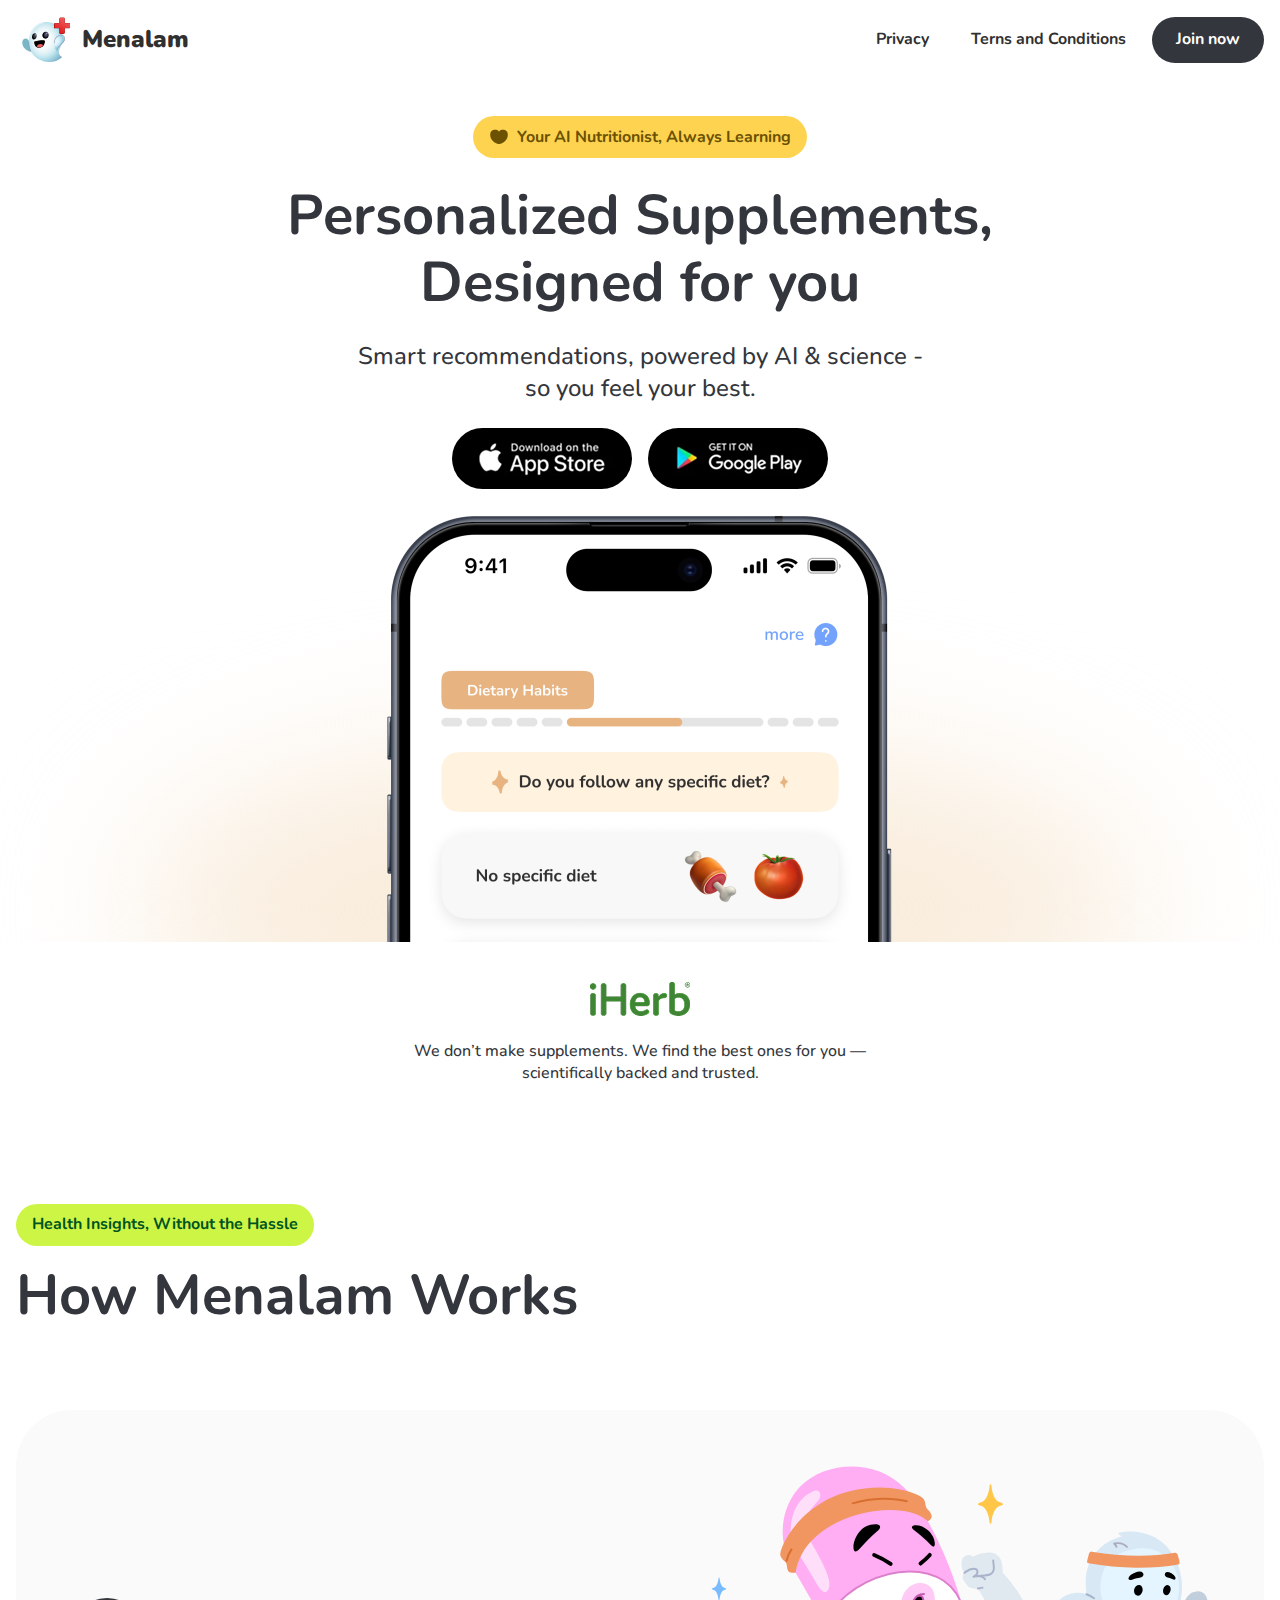
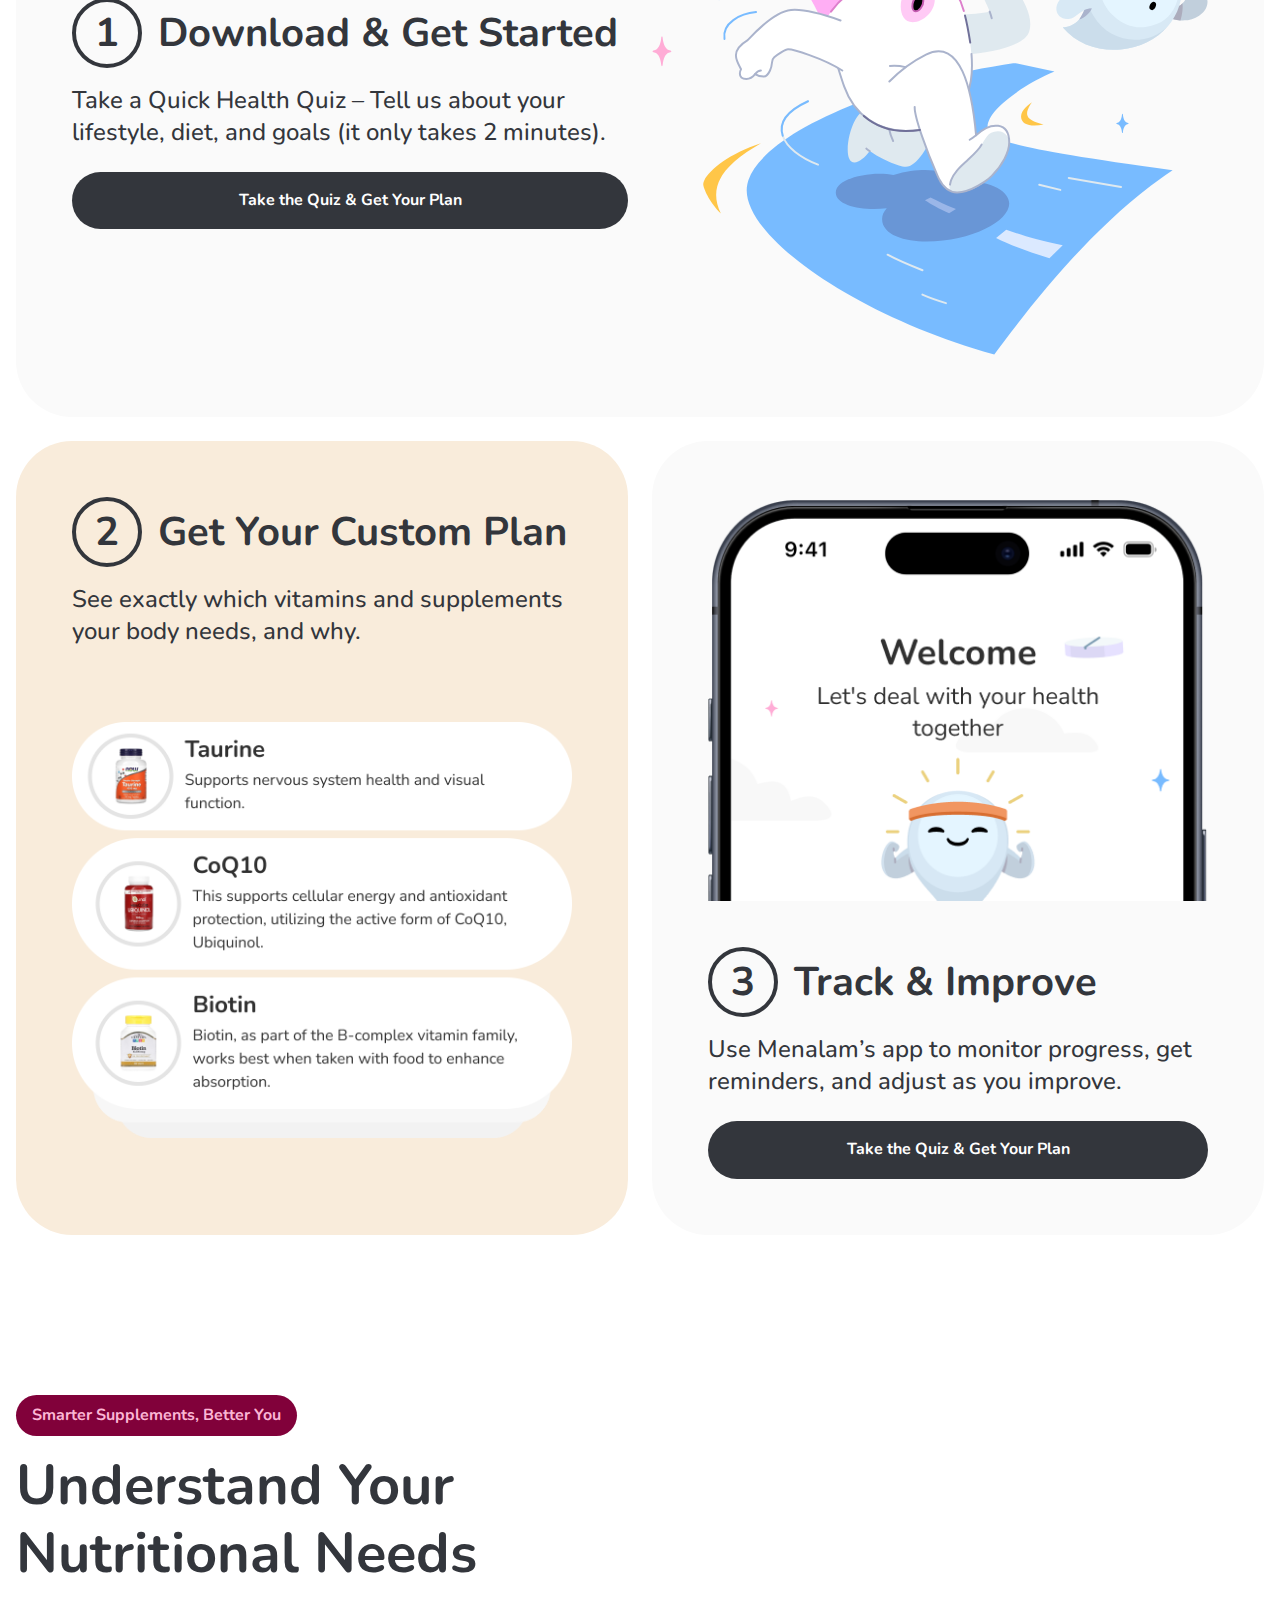
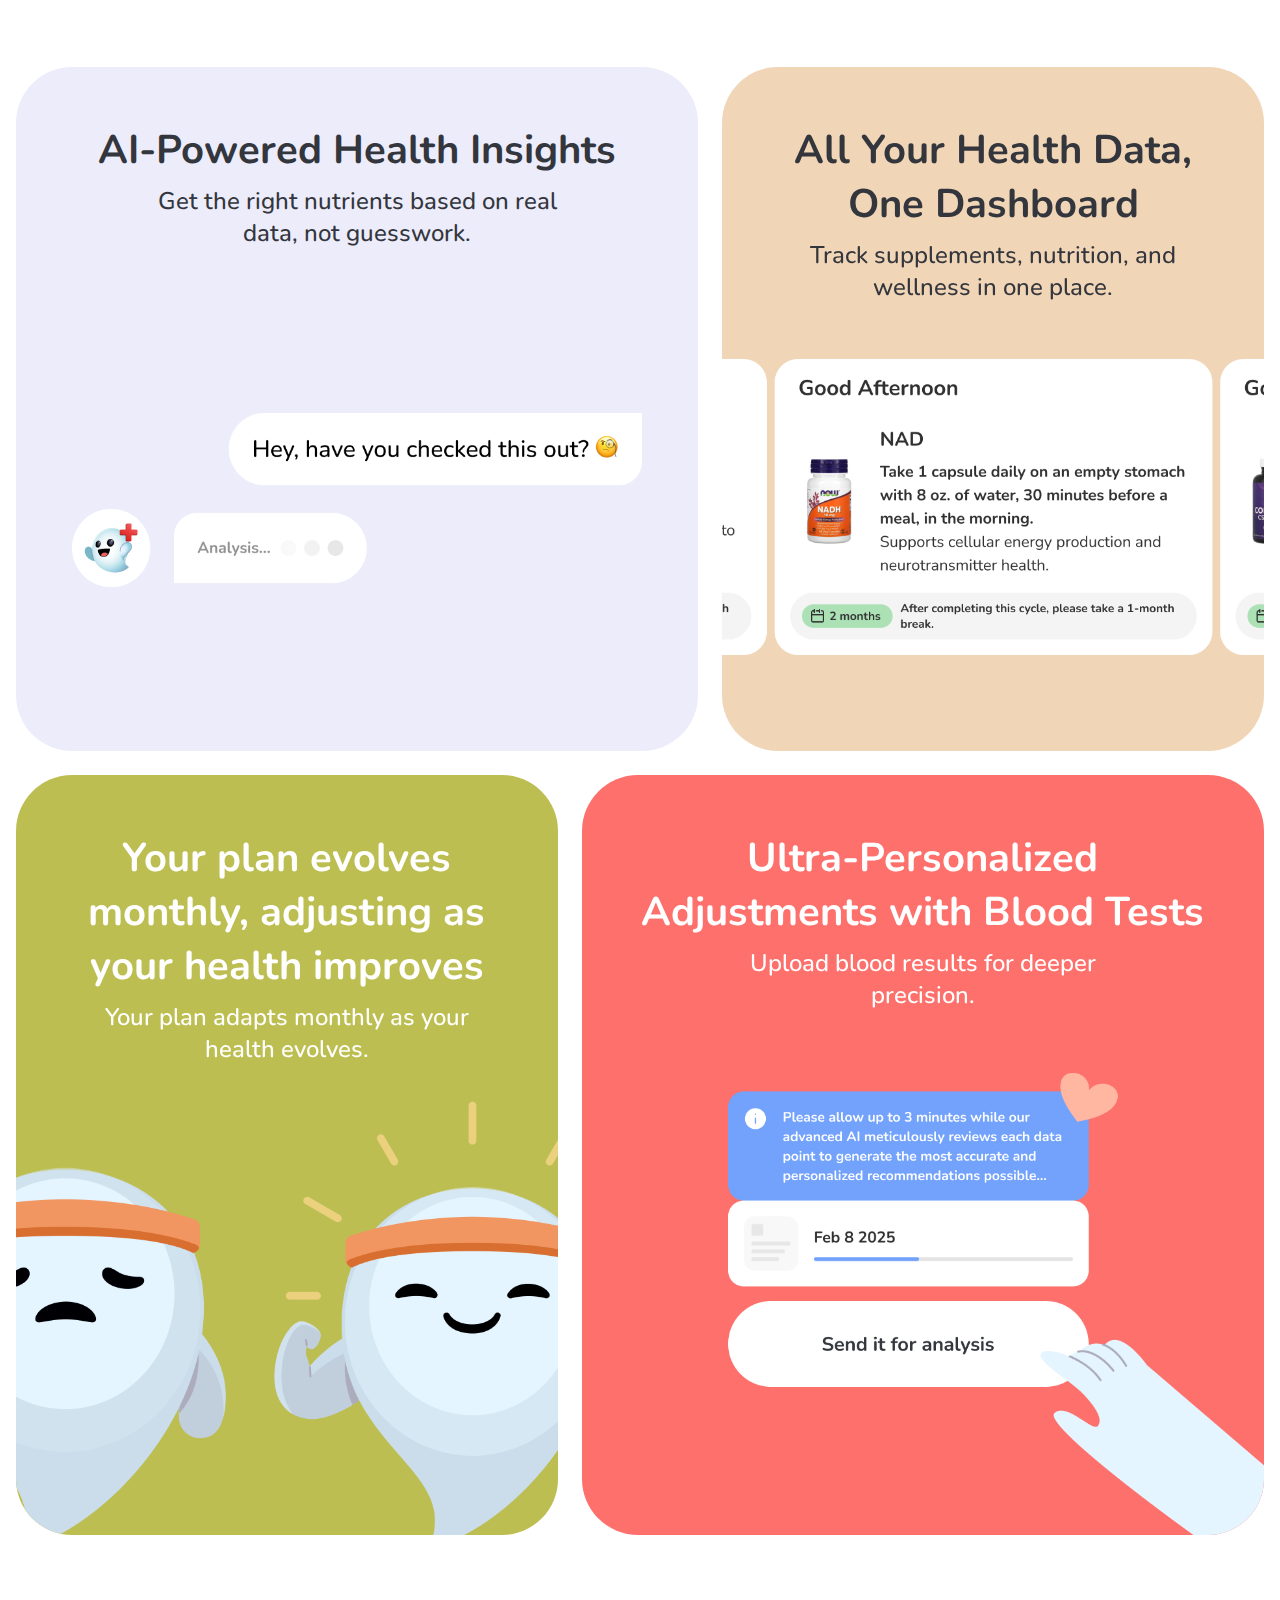
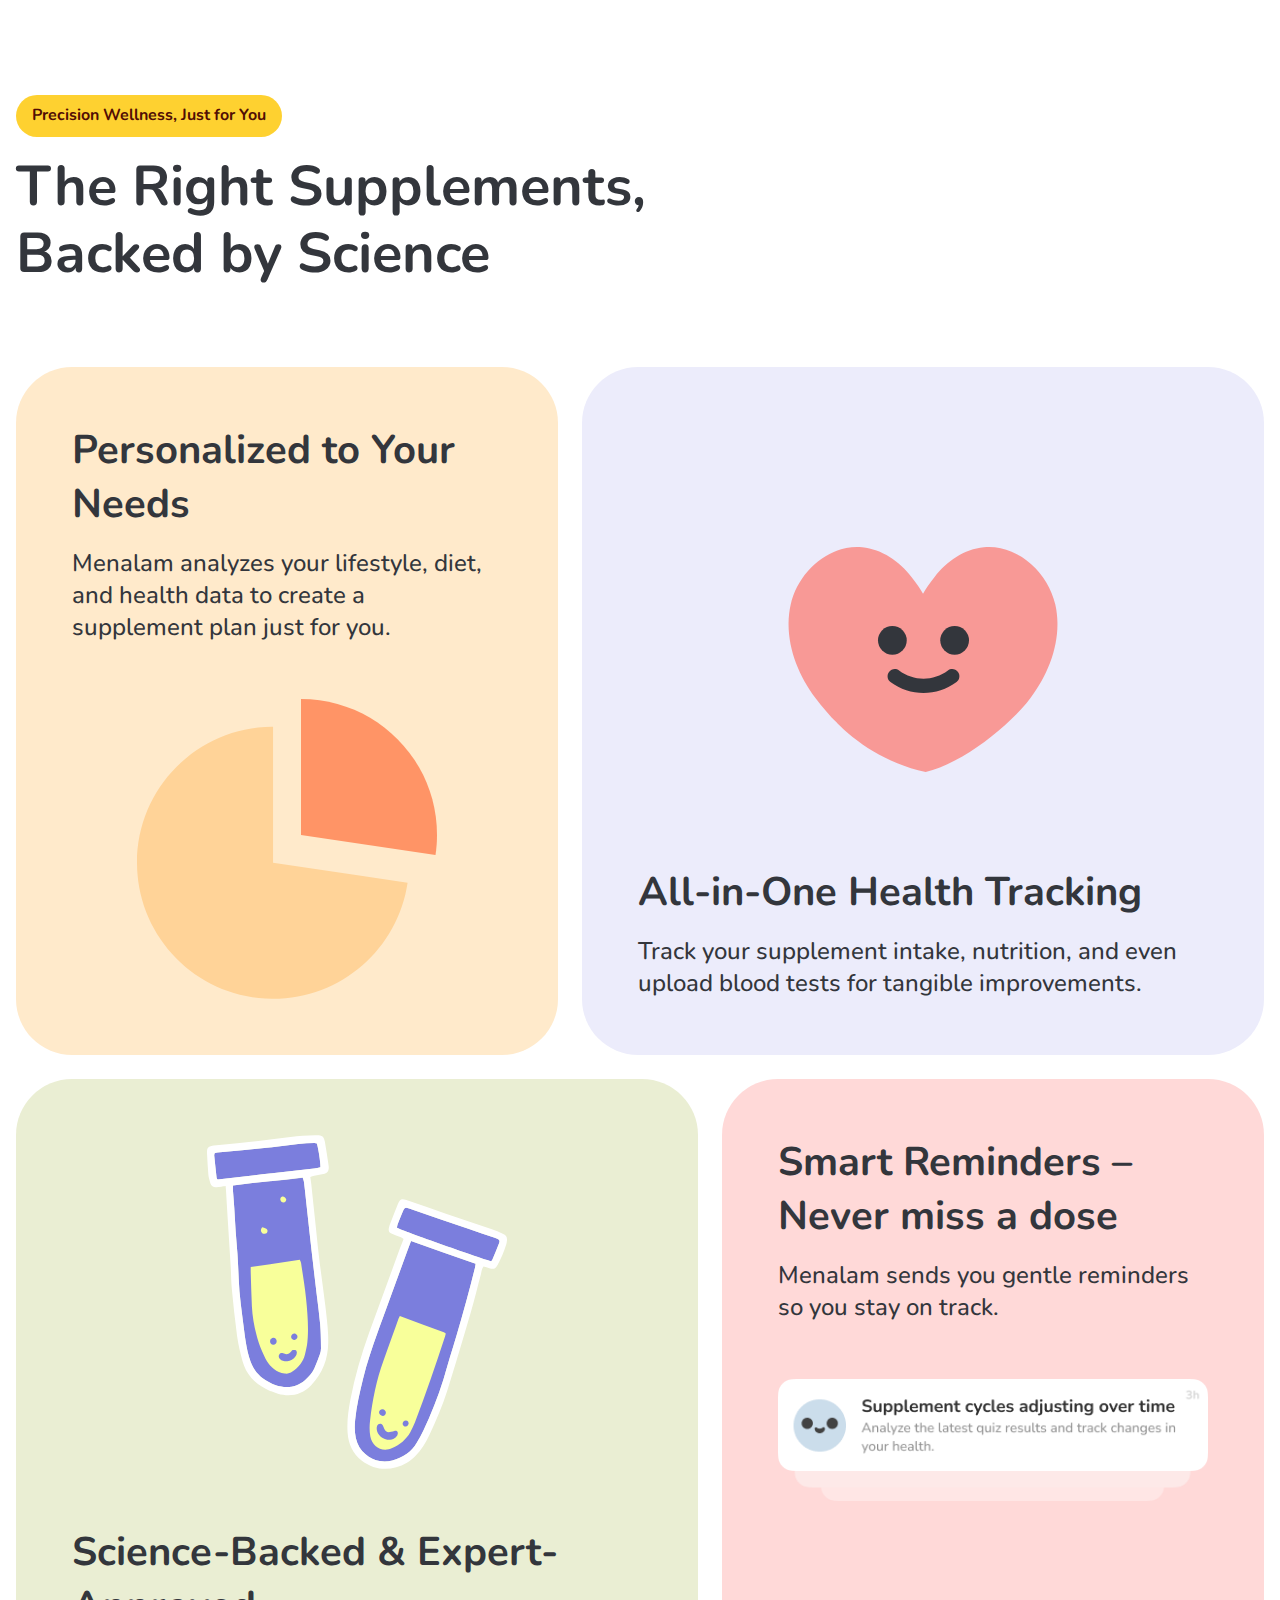
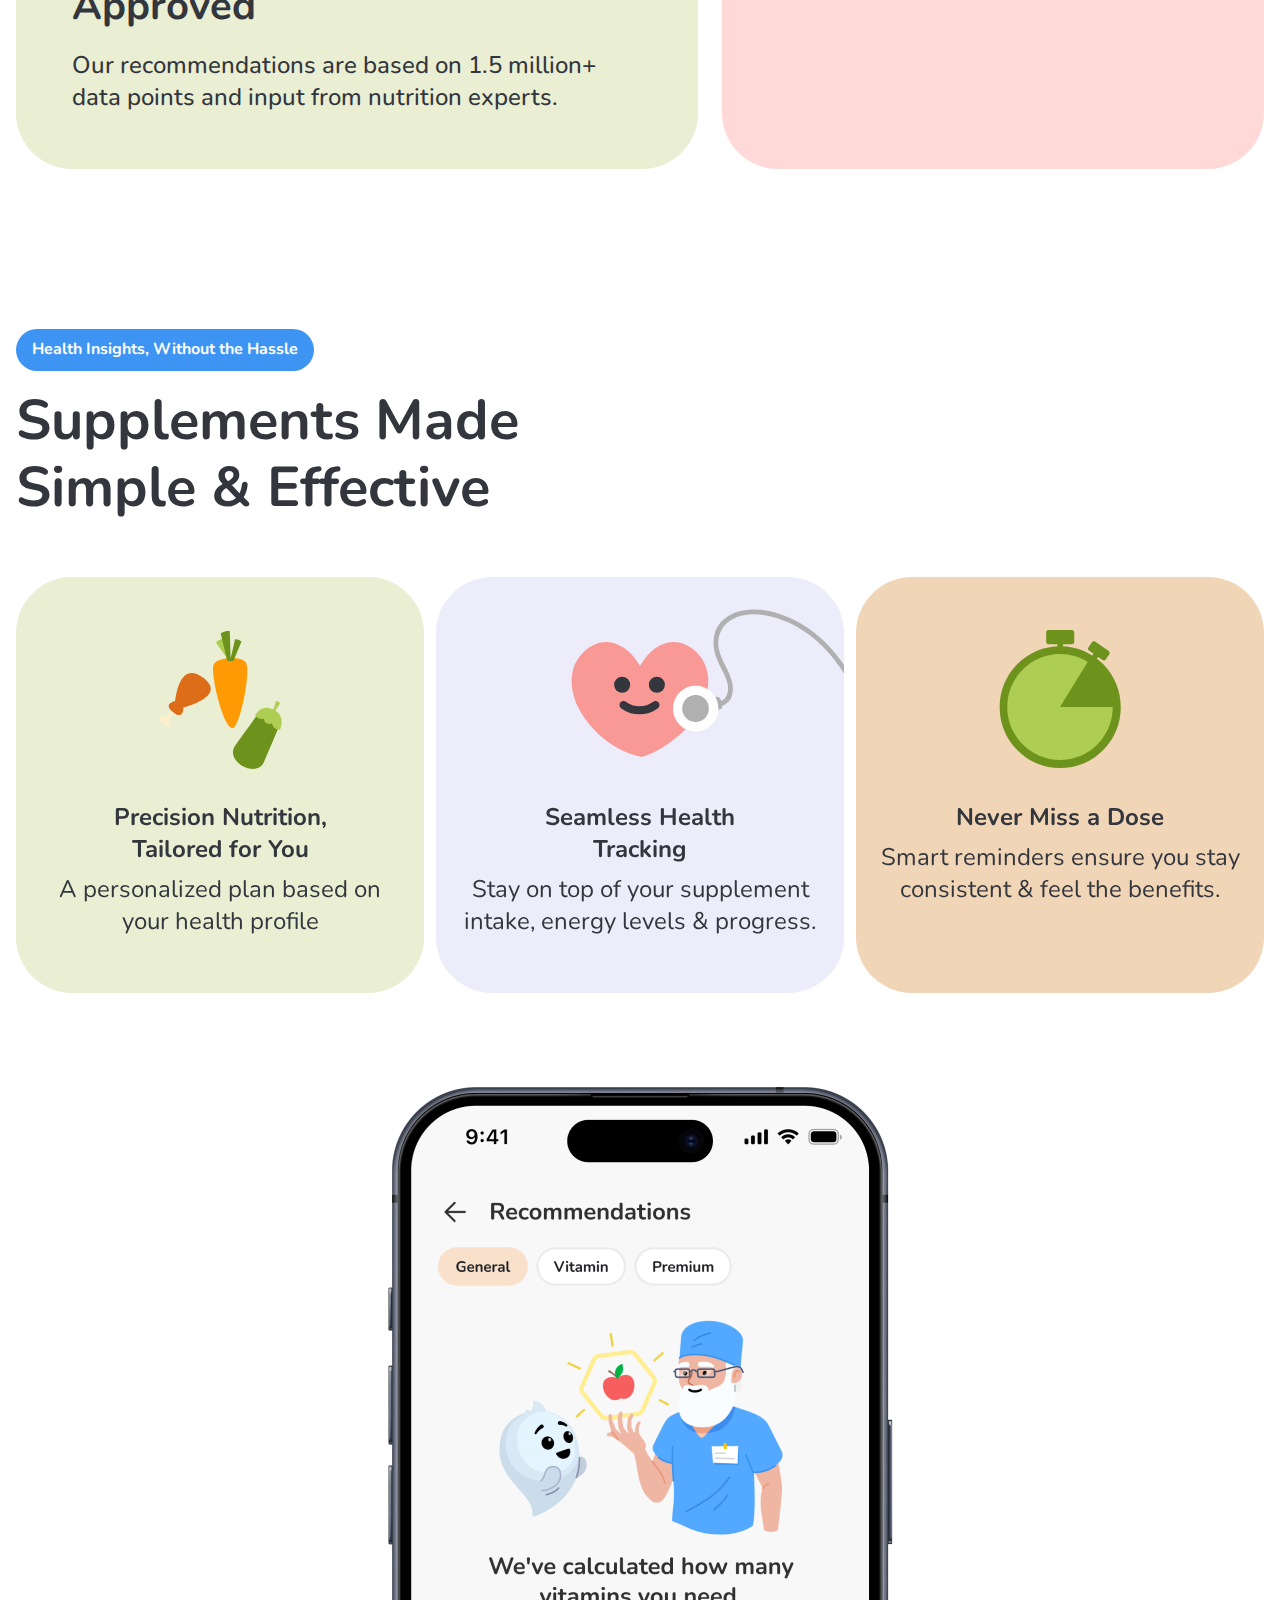
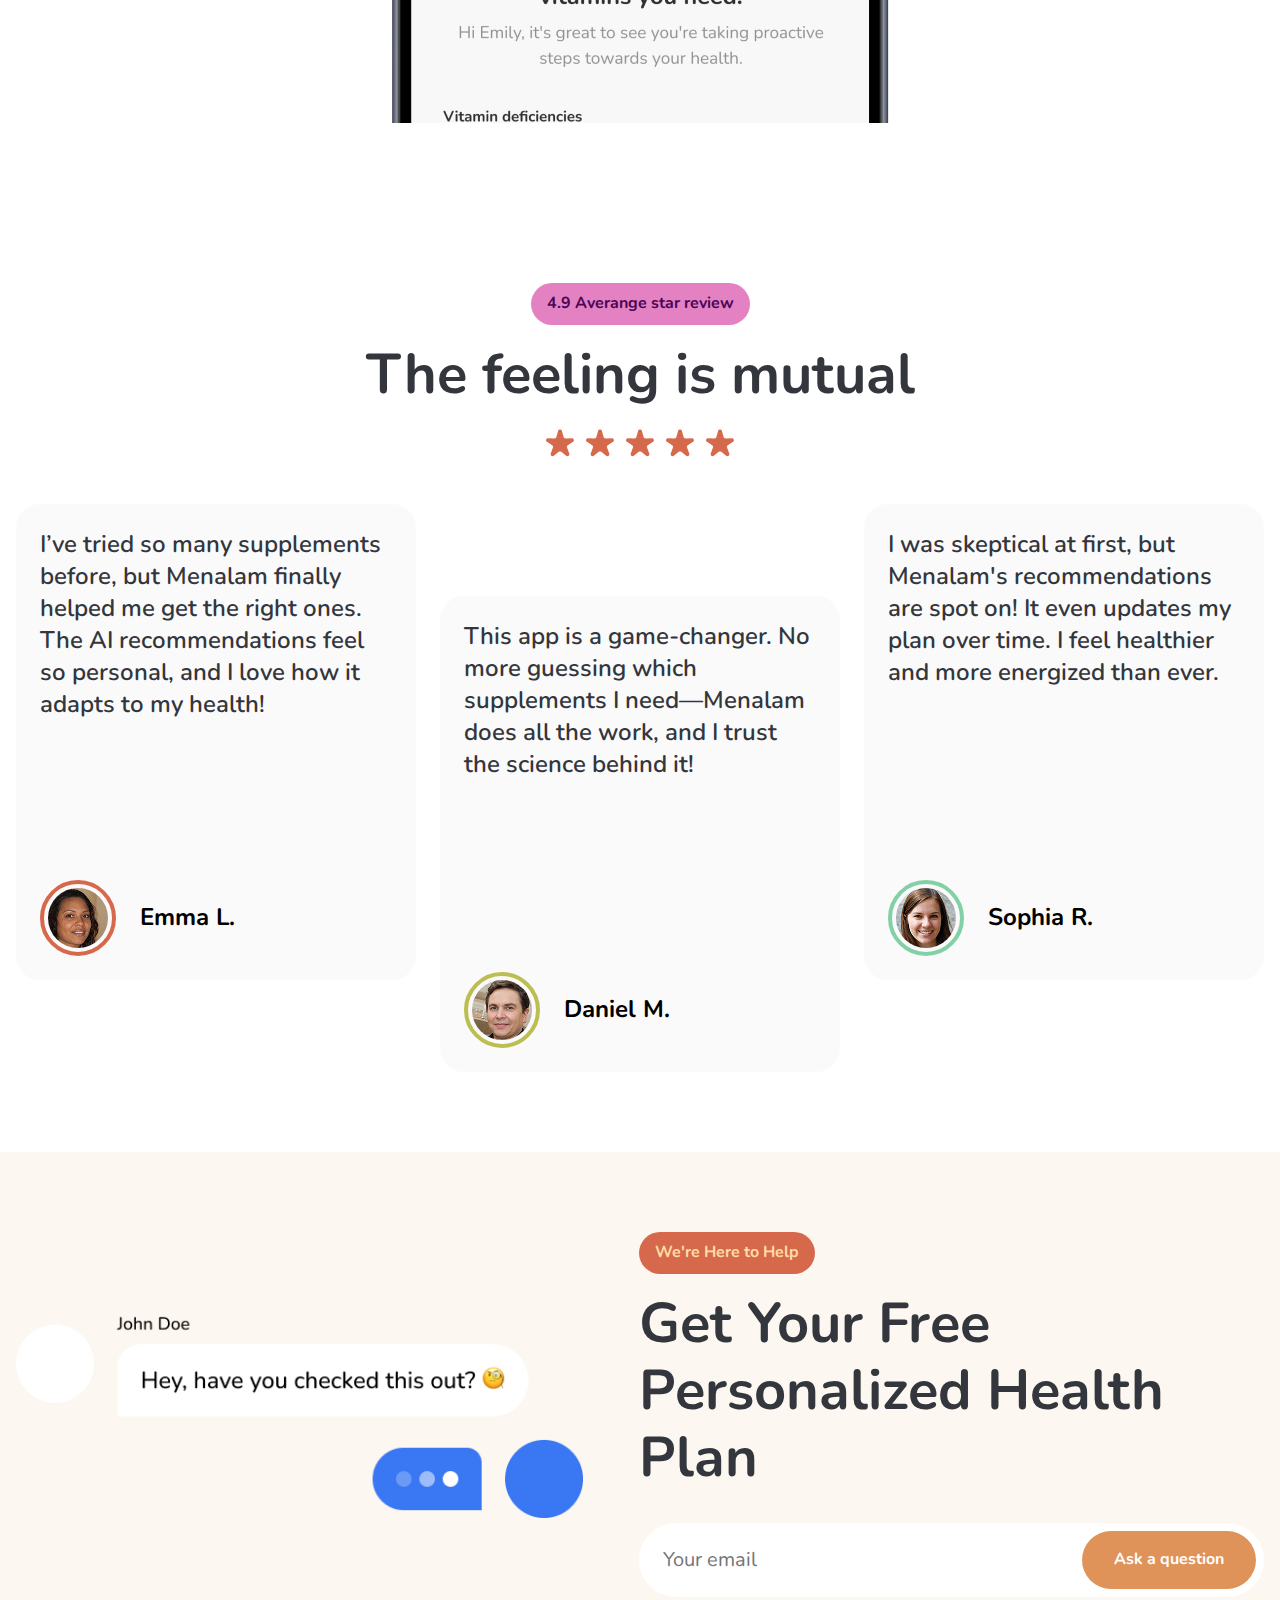
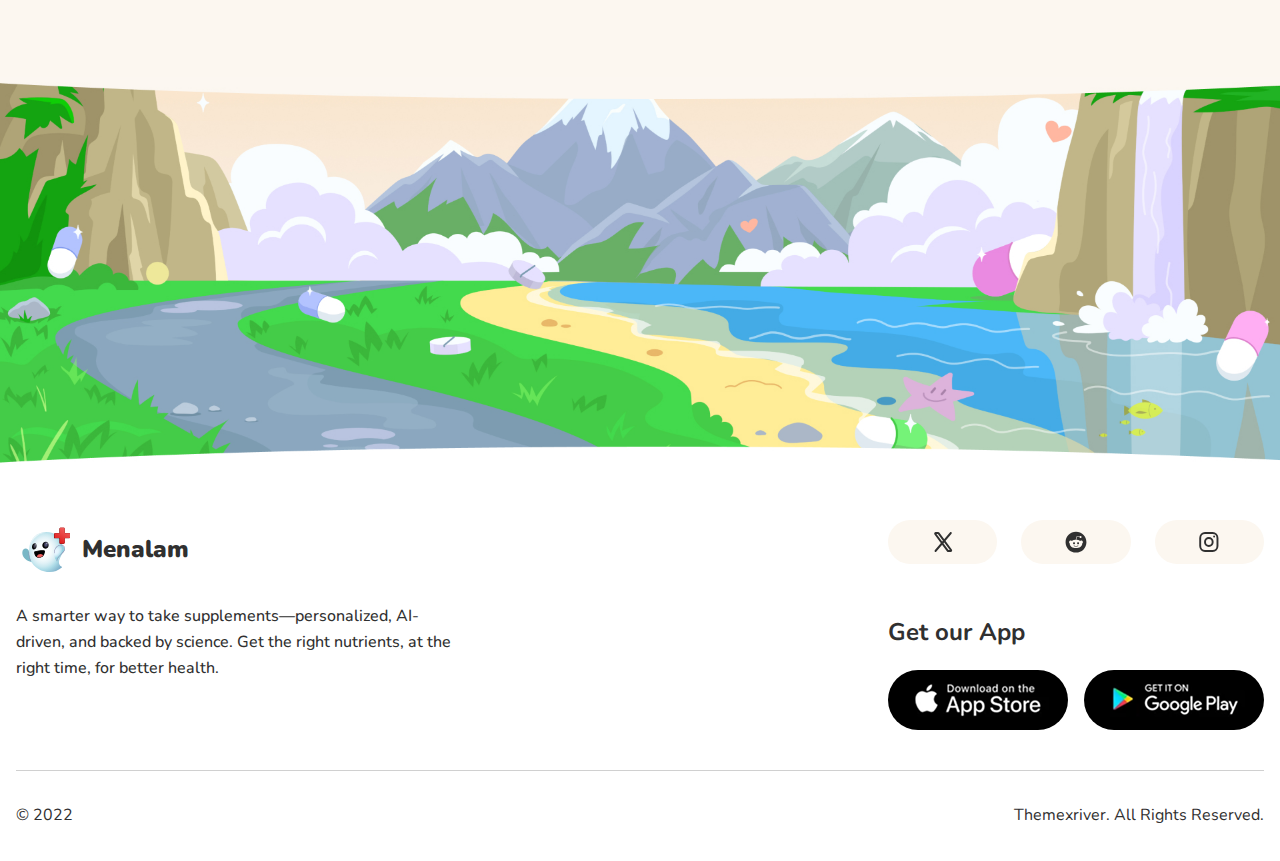
==== index.html @ 77d2dfda "fix: fixed links" ====
<!DOCTYPE html>
<html lang="en">
  <head>
    <meta charset="UTF-8" />
    <meta name="viewport" content="width=device-width, initial-scale=1.0" />
    <title>Menalam</title>
    <link rel="shortcut icon" href="./favicon.ico" type="image/x-icon" />
    <link rel="stylesheet" href="./css/swiper-bundle.min.css" />
    <link rel="stylesheet" href="./css/index.css" />
    <script src="./js/swiper-bundle.min.js"></script>
    <script type="module" src="./js/index.js" defer></script>
  </head>

  <body>
    <header class="header">
      <div class="container">
        <div class="header__content">
          <div class="header__logo">
            <a class="header__logo-link" href="#">
              <img class="header__logo-link-image" src="./assets/logo.svg" alt="logo" />
              <span class="header__logo-link-text">Menalam</span>
            </a>
          </div>

          <nav class="header__nav">
            <ul class="header__nav-menu">
              <!-- <li class="header__nav-menu-item">
                <a class="header__nav-menu-item-link" href="#">Home</a>
              </li>
              <li class="header__nav-menu-item">
                <a class="header__nav-menu-item-link" href="#">About</a>
              </li> -->
              <li class="header__nav-menu-item">
                <a class="header__nav-menu-item-link" href="#">Privacy</a>
              </li>
              <!-- <li class="header__nav-menu-item">
                <a class="header__nav-menu-item-link" href="#">Contact</a>
              </li> -->
              <li class="header__nav-menu-item">
                <a class="header__nav-menu-item-link" href="#">Terns and Conditions</a>
              </li>
              <li class="header__nav-menu-item">
                <button class="header__nav-menu-item-button">Join now</button>
              </li>
            </ul>
          </nav>

          <div class="header__burger">
            <button class="header__burger-button"></button>
          </div>
        </div>
      </div>
    </header>

    <main class="main">
      <section class="first-screen">
        <div class="container">
          <div class="first-screen__tag">Your AI Nutritionist, Always Learning</div>

          <h1 class="first-screen__title">Personalized Supplements, Designed for you</h1>

          <div class="first-screen__description">
            Smart recommendations, powered by AI & science - so you feel your best.
          </div>

          <div class="first-screen__download">
            <a
              class="first-screen__download-link"
              href="https://apps.apple.com/us/app/menalam/id6741103231"
            >
              <img src="./assets/appstore.png" alt="appstore" />
            </a>
            <a class="first-screen__download-link" href="#">
              <img src="./assets/googleplay.png" alt="googleplay" />
            </a>
          </div>

          <figure class="first-screen__phone">
            <img class="first-screen__phone-image" src="./assets/fs-phone.png" alt="phone" />
          </figure>

          <div class="first-screen__iherb">
            <figure class="first-screen__iherb-logo">
              <img
                class="first-screen__iherb-logo-image"
                src="./assets/iherb-logo.png"
                alt="iherb-logo"
              />
            </figure>

            <div class="first-screen__iherb-text">
              We don’t make supplements. We find the best ones for you — scientifically backed and
              trusted.
            </div>
          </div>
        </div>
      </section>

      <section class="how-works">
        <div class="container">
          <div class="how-works__tag">Health Insights, Without the Hassle</div>

          <h2 class="how-works__title">How Menalam Works</h2>

          <div class="how-works__content">
            <div class="how-works__step how-works__step_first">
              <div class="how-works__step-info">
                <div class="how-works__step-info-title">
                  <div class="how-works__step-info-title-id">1</div>
                  <div class="how-works__step-info-title-text">Download & Get Started</div>
                </div>

                <div class="how-works__step-info-description">
                  Take a Quick Health Quiz – Tell us about your lifestyle, diet, and goals (it only
                  takes 2 minutes).
                </div>

                <div class="how-works__step-info-controls">
                  <button class="button">Take the Quiz & Get Your Plan</button>
                </div>
              </div>

              <figure class="how-works__step-figure">
                <img class="how-works__step-figure-image" src="./assets/step-1.svg" alt="step" />
              </figure>
            </div>

            <div class="how-works__step how-works__step_second">
              <div class="how-works__step-info">
                <div class="how-works__step-info-title">
                  <div class="how-works__step-info-title-id">2</div>
                  <div class="how-works__step-info-title-text">Get Your Custom Plan</div>
                </div>

                <div class="how-works__step-info-description">
                  See exactly which vitamins and supplements your body needs, and why.
                </div>
              </div>

              <figure class="how-works__step-figure">
                <img class="how-works__step-figure-image" src="./assets/step-2.png" alt="step" />
              </figure>
            </div>

            <div class="how-works__step how-works__step_third">
              <figure class="how-works__step-figure">
                <img class="how-works__step-figure-image" src="./assets/step-3.png" alt="step" />
              </figure>

              <div class="how-works__step-info">
                <div class="how-works__step-info-title">
                  <div class="how-works__step-info-title-id">3</div>
                  <div class="how-works__step-info-title-text">Track & Improve</div>
                </div>

                <div class="how-works__step-info-description">
                  Use Menalam’s app to monitor progress, get reminders, and adjust as you improve.
                </div>

                <div class="how-works__step-info-controls">
                  <button class="button">Take the Quiz & Get Your Plan</button>
                </div>
              </div>
            </div>
          </div>
        </div>
      </section>

      <section class="needs">
        <div class="container">
          <div class="needs__tag">Smarter Supplements, Better You</div>

          <h2 class="needs__title">Understand Your Nutritional Needs</h2>

          <div class="needs__slider">
            <div class="swiper">
              <div class="swiper-wrapper">
                <div class="swiper-slide">
                  <div class="needs__slide needs__slide_first">
                    <div class="needs__slide-title">AI-Powered Health Insights</div>

                    <div class="needs__slide-subtitle">
                      Get the right nutrients based on real data, not guesswork.
                    </div>

                    <figure class="needs__slide-figure">
                      <img
                        class="needs__slide-figure-image"
                        src="./assets/needs-1.png"
                        alt="needs-icon"
                      />
                    </figure>
                  </div>
                </div>

                <div class="swiper-slide">
                  <div class="needs__slide needs__slide_second">
                    <div class="needs__slide-title">All Your Health Data, One Dashboard</div>

                    <div class="needs__slide-subtitle">
                      Track supplements, nutrition, and wellness in one place.
                    </div>

                    <figure class="needs__slide-figure">
                      <img
                        class="needs__slide-figure-image"
                        src="./assets/needs-2.png"
                        alt="needs-icon"
                      />
                    </figure>
                  </div>
                </div>

                <div class="swiper-slide">
                  <div class="needs__slide needs__slide_third">
                    <div class="needs__slide-title">
                      Your plan evolves monthly, adjusting as your health improves
                    </div>

                    <div class="needs__slide-subtitle">
                      Your plan adapts monthly as your health evolves.
                    </div>

                    <figure class="needs__slide-figure">
                      <img
                        class="needs__slide-figure-image"
                        src="./assets/needs-3.png"
                        alt="needs-icon"
                      />
                    </figure>
                  </div>
                </div>

                <div class="swiper-slide">
                  <div class="needs__slide needs__slide_fourth">
                    <div class="needs__slide-title">
                      Ultra-Personalized Adjustments with Blood Tests
                    </div>

                    <div class="needs__slide-subtitle">
                      Upload blood results for deeper precision.
                    </div>

                    <figure class="needs__slide-figure">
                      <img
                        class="needs__slide-figure-image"
                        src="./assets/needs-4.png"
                        alt="needs-icon"
                      />
                    </figure>
                  </div>
                </div>
              </div>
            </div>
          </div>
        </div>
      </section>

      <section class="wellness">
        <div class="container">
          <div class="wellness__tag">Precision Wellness, Just for You</div>

          <h2 class="wellness__title">The Right Supplements, Backed by Science</h2>

          <div class="wellness__slider">
            <div class="swiper">
              <div class="swiper-wrapper">
                <div class="swiper-slide">
                  <div class="wellness__slide wellness__slide_first">
                    <div class="wellness__slide-title">Personalized to Your Needs</div>

                    <div class="wellness__slide-subtitle">
                      Menalam analyzes your lifestyle, diet, and health data to create a supplement
                      plan just for you.
                    </div>

                    <figure class="wellness__slide-figure">
                      <img
                        class="wellness__slide-figure-image"
                        src="./assets/wellness-1.svg"
                        alt="wellness-icon"
                      />
                    </figure>
                  </div>
                </div>

                <div class="swiper-slide">
                  <div class="wellness__slide wellness__slide_second">
                    <figure class="wellness__slide-figure">
                      <img
                        class="wellness__slide-figure-image"
                        src="./assets/wellness-2.svg"
                        alt="wellness-icon"
                      />
                    </figure>

                    <div class="wellness__slide-title">All-in-One Health Tracking</div>

                    <div class="wellness__slide-subtitle">
                      Track your supplement intake, nutrition, and even upload blood tests for
                      tangible improvements.
                    </div>
                  </div>
                </div>

                <div class="swiper-slide">
                  <div class="wellness__slide wellness__slide_third">
                    <figure class="wellness__slide-figure">
                      <img
                        class="wellness__slide-figure-image"
                        src="./assets/wellness-3.svg"
                        alt="wellness-icon"
                      />
                    </figure>

                    <div class="wellness__slide-title">Science-Backed & Expert-Approved</div>

                    <div class="wellness__slide-subtitle">
                      Our recommendations are based on 1.5 million+ data points and input from
                      nutrition experts.
                    </div>
                  </div>
                </div>

                <div class="swiper-slide">
                  <div class="wellness__slide wellness__slide_fourth">
                    <div class="wellness__slide-title">Smart Reminders – Never miss a dose</div>

                    <div class="wellness__slide-subtitle">
                      Menalam sends you gentle reminders so you stay on track.
                    </div>

                    <figure class="wellness__slide-figure">
                      <img
                        class="wellness__slide-figure-image"
                        src="./assets/wellness-4.png"
                        alt="wellness-icon"
                      />
                    </figure>
                  </div>
                </div>
              </div>
            </div>
          </div>
        </div>
      </section>

      <section class="supplements">
        <div class="container">
          <div class="supplements__tag">Health Insights, Without the Hassle</div>

          <h2 class="supplements__title">Supplements Made Simple & Effective</h2>

          <div class="supplements__slider">
            <div class="swiper">
              <div class="swiper-wrapper">
                <div class="swiper-slide">
                  <div class="supplements__slide supplements__slide_first">
                    <figure class="supplements__slide-icon">
                      <img
                        class="supplements__slide-icon-image"
                        src="./assets/supplements-icon-1.svg"
                        alt="supplements-icon"
                      />
                    </figure>
                    <div class="supplements__slide-title">
                      Precision Nutrition, Tailored for You
                    </div>
                    <div class="supplements__slide-subtitle">
                      A personalized plan based on your health profile
                    </div>
                  </div>
                </div>

                <div class="swiper-slide">
                  <div class="supplements__slide supplements__slide_second">
                    <figure class="supplements__slide-icon">
                      <img
                        class="supplements__slide-icon-image"
                        src="./assets/supplements-icon-2.svg"
                        alt="supplements-icon"
                      />
                    </figure>
                    <div class="supplements__slide-title">Seamless Health Tracking</div>
                    <div class="supplements__slide-subtitle">
                      Stay on top of your supplement intake, energy levels & progress.
                    </div>
                  </div>
                </div>

                <div class="swiper-slide">
                  <div class="supplements__slide supplements__slide_third">
                    <figure class="supplements__slide-icon">
                      <img
                        class="supplements__slide-icon-image"
                        src="./assets/supplements-icon-3.svg"
                        alt="supplements-icon"
                      />
                    </figure>
                    <div class="supplements__slide-title">Never Miss a Dose</div>
                    <div class="supplements__slide-subtitle">
                      Smart reminders ensure you stay consistent & feel the benefits.
                    </div>
                  </div>
                </div>
              </div>
            </div>
          </div>

          <figure class="supplements__phone">
            <img
              class="supplements__phone-image"
              src="./assets/supplements-phone.png"
              alt="phone"
            />
          </figure>
        </div>
      </section>

      <section class="reviews">
        <div class="container">
          <div class="reviews__tag">4.9 Averange star review</div>

          <h2 class="reviews__title">The feeling is mutual</h2>

          <div class="reviews__stars">
            <img class="reviews__stars-image" src="./assets/stars.svg" alt="" />
          </div>

          <div class="reviews__content">
            <div class="reviews__review">
              <div class="reviews__review-text">
                I’ve tried so many supplements before, but Menalam finally helped me get the right
                ones. The AI recommendations feel so personal, and I love how it adapts to my
                health!
              </div>
              <div class="reviews__review-user">
                <figure class="reviews__review-user-avatar reviews__review-user-avatar_first">
                  <img
                    class="reviews__review-user-avatar-image"
                    src="./assets/avatar-1.jpg"
                    alt="avatar"
                  />
                </figure>
                <div class="reviews__review-user-name">Emma L.</div>
              </div>
            </div>

            <div class="reviews__review">
              <div class="reviews__review-text">
                This app is a game-changer. No more guessing which supplements I need—Menalam does
                all the work, and I trust the science behind it!
              </div>
              <div class="reviews__review-user">
                <figure class="reviews__review-user-avatar reviews__review-user-avatar_second">
                  <img
                    class="reviews__review-user-avatar-image"
                    src="./assets/avatar-2.jpg"
                    alt="avatar"
                  />
                </figure>
                <div class="reviews__review-user-name">Daniel M.</div>
              </div>
            </div>

            <div class="reviews__review">
              <div class="reviews__review-text">
                I was skeptical at first, but Menalam's recommendations are spot on! It even updates
                my plan over time. I feel healthier and more energized than ever.
              </div>
              <div class="reviews__review-user">
                <figure class="reviews__review-user-avatar reviews__review-user-avatar_third">
                  <img
                    class="reviews__review-user-avatar-image"
                    src="./assets/avatar-3.jpg"
                    alt="avatar"
                  />
                </figure>
                <div class="reviews__review-user-name">Sophia R.</div>
              </div>
            </div>
          </div>
        </div>
      </section>

      <section class="callback">
        <div class="container">
          <div class="callback__content">
            <figure class="callback__chat">
              <img class="callback__chat-image" src="./assets/callback-chat.png" alt="chat" />
            </figure>

            <div class="callback__info">
              <div class="callback__info-tag">We're Here to Help</div>
              <h3 class="callback__info-title">Get Your Free Personalized Health Plan</h3>

              <form class="callback__info-form">
                <input
                  class="callback__info-form-input"
                  type="text"
                  placeholder="Your email"
                  required
                />
                <button class="callback__info-form-button">Ask a question</button>
              </form>
            </div>
          </div>
        </div>

        <div class="callback__landscape">
          <img class="callback__landscape-image" src="./assets/landscape.jpg" alt="" landscape />
        </div>
      </section>
    </main>

    <footer class="footer">
      <div class="container">
        <div class="footer__content">
          <div class="footer__info">
            <div class="footer__info-logo">
              <a class="footer__info-logo-link" href="#">
                <img class="footer__info-logo-link-image" src="./assets/logo.svg" alt="logo" />
                <span class="footer__info-logo-link-text">Menalam</span>
              </a>
            </div>

            <div class="footer__info-text">
              A smarter way to take supplements—personalized, AI-driven, and backed by science. Get
              the right nutrients, at the right time, for better health.
            </div>
          </div>

          <div class="footer__details">
            <div class="footer__details-social">
              <a class="footer__details-social-link" href="#">
                <img class="footer__details-social-link-image" src="./assets/icons/x.svg" alt="x" />
              </a>
              <a class="footer__details-social-link" href="#">
                <img
                  class="footer__details-social-link-image"
                  src="./assets/icons/reddit.svg"
                  alt="reddit"
                />
              </a>
              <a class="footer__details-social-link" href="#">
                <img
                  class="footer__details-social-link-image"
                  src="./assets/icons/instagram.svg"
                  alt="instagram"
                />
              </a>
            </div>

            <div class="footer__details-title">Get our App</div>

            <div class="footer__details-download">
              <a
                class="footer__details-download-link"
                href="https://apps.apple.com/us/app/menalam/id6741103231"
              >
                <img
                  class="footer__details-download-link-image"
                  src="./assets/appstore.png"
                  alt="appstore"
                />
              </a>
              <a class="footer__details-download-link" href="#">
                <img
                  class="footer__details-download-link-image"
                  src="./assets/googleplay.png"
                  alt="googleplay"
                />
              </a>
            </div>
          </div>
        </div>

        <div class="footer__copiright">
          <div class="footer__copiright-item">© 2022</div>
          <div class="footer__copiright-item">Themexriver. All Rights Reserved.</div>
        </div>
      </div>
    </footer>
  </body>
</html>
---- css/index.css ----
@import url("https://fonts.googleapis.com/css2?family=Nunito:ital,wght@0,200..1000;1,200..1000&display=swap");
html {
  font-size: 16px;
  font-family: "Nunito", sans-serif;
  font-weight: 400;
  font-style: normal;
  scroll-behavior: smooth;
}

body {
  position: relative;
  margin: 0;
  overflow-y: scroll;
  color: #181d42;
  background-color: #ffffff;
}

a,
button,
input,
textarea {
  font-family: "Nunito", sans-serif;
  text-decoration: none;
}

figure {
  margin: 0;
}

img {
  max-width: 100%;
  height: auto;
}

.container {
  max-width: 1312px;
  width: 100%;
  margin: 0 auto;
  padding: 0 16px;
  -webkit-box-sizing: border-box;
          box-sizing: border-box;
}

.button {
  display: inline-block;
  padding: 16px 32px;
  width: 100%;
  -webkit-box-sizing: border-box;
          box-sizing: border-box;
  font-weight: 700;
  font-size: 16px;
  line-height: 162%;
  color: #fff;
  border: none;
  border-radius: 50px;
  background-color: #33363c;
  -webkit-transition: background-color ease-in-out 0.2s;
  transition: background-color ease-in-out 0.2s;
  cursor: pointer;
}
.button:hover {
  background-color: #fd706c;
}
.button:active {
  background-color: #dd423d;
}

.header {
  position: fixed;
  top: 0;
  left: 0;
  right: 0;
  z-index: 1000;
  padding: 10px 0;
  background-color: #ffffff;
}
.header::before {
  content: "";
  position: absolute;
  top: 0;
  left: 0;
  right: 0;
  bottom: 0;
  z-index: 1;
  background-color: #ffffff;
}
.header .container {
  max-width: 1472px;
}
.header__content {
  display: -webkit-box;
  display: -ms-flexbox;
  display: flex;
  -webkit-box-pack: justify;
      -ms-flex-pack: justify;
          justify-content: space-between;
  -webkit-box-align: center;
      -ms-flex-align: center;
          align-items: center;
  gap: 24px;
}
.header__logo {
  position: relative;
  z-index: 10;
  display: block;
  -webkit-box-flex: 0;
      -ms-flex: 0 0 auto;
          flex: 0 0 auto;
  width: -webkit-fit-content;
  width: -moz-fit-content;
  width: fit-content;
}
.header__logo-link {
  display: -webkit-box;
  display: -ms-flexbox;
  display: flex;
  -webkit-box-align: center;
      -ms-flex-align: center;
          align-items: center;
  -webkit-box-pack: center;
      -ms-flex-pack: center;
          justify-content: center;
  gap: 6px;
}
.header__logo-link-image {
  display: block;
  max-width: 100%;
  width: 60px;
  height: auto;
}
.header__logo-link-text {
  display: inline-block;
  font-weight: 900;
  font-size: 24px;
  line-height: 108%;
  color: #303030;
}
.header__nav {
  position: relative;
  z-index: 10;
}
@media (max-width: 1024px) {
  .header__nav {
    position: fixed;
    top: 0;
    left: 0;
    right: 0;
    bottom: 0;
    z-index: -1;
    overflow: hidden;
    background-color: rgba(0, 0, 0, 0);
    -webkit-transition-property: background-color;
    transition-property: background-color;
    -webkit-transition-timing-function: ease-in-out;
            transition-timing-function: ease-in-out;
    -webkit-transition-duration: 0.4s;
            transition-duration: 0.4s;
    pointer-events: none;
  }
}
@media (max-width: 1024px) {
  .header__nav.active {
    background-color: rgba(0, 0, 0, 0.2);
    pointer-events: all;
  }
}
.header__nav-menu {
  display: -webkit-box;
  display: -ms-flexbox;
  display: flex;
  -webkit-box-align: center;
      -ms-flex-align: center;
          align-items: center;
  -webkit-box-pack: end;
      -ms-flex-pack: end;
          justify-content: flex-end;
  -ms-flex-wrap: wrap;
      flex-wrap: wrap;
  gap: 10px;
  padding: 0;
  margin: 0;
  list-style-type: none;
}
@media (max-width: 1024px) {
  .header__nav-menu {
    position: absolute;
    top: 0;
    right: 0;
    bottom: 0;
    max-width: 360px;
    width: 100%;
    padding: 100px 16px 40px;
    -webkit-box-orient: vertical;
    -webkit-box-direction: normal;
        -ms-flex-direction: column;
            flex-direction: column;
    -webkit-box-align: start;
        -ms-flex-align: start;
            align-items: flex-start;
    -webkit-box-pack: start;
        -ms-flex-pack: start;
            justify-content: flex-start;
    -webkit-box-sizing: border-box;
            box-sizing: border-box;
    background-color: #ffffff;
    -webkit-box-shadow: 0 0 20px rgba(0, 0, 0, 0.1);
            box-shadow: 0 0 20px rgba(0, 0, 0, 0.1);
    -webkit-transform: translateX(110dvw);
            transform: translateX(110dvw);
    pointer-events: none;
    -webkit-transition-property: -webkit-transform;
    transition-property: -webkit-transform;
    transition-property: transform;
    transition-property: transform, -webkit-transform;
    -webkit-transition-timing-function: ease-in-out;
            transition-timing-function: ease-in-out;
    -webkit-transition-duration: 0.4s;
            transition-duration: 0.4s;
  }
}
@media (max-width: 576px) {
  .header__nav-menu {
    max-width: none;
  }
}
.header__nav-menu-item {
  -webkit-box-flex: 0;
      -ms-flex: 0 0 auto;
          flex: 0 0 auto;
}
@media (max-width: 1024px) {
  .header__nav-menu-item {
    width: 100%;
  }
}
.header__nav-menu-item-link {
  display: inline-block;
  padding: 10px 16px;
  -webkit-box-sizing: border-box;
          box-sizing: border-box;
  font-weight: 700;
  font-size: 16px;
  line-height: 162%;
  color: #303030;
  -webkit-transition: color ease-in-out 0.2s;
  transition: color ease-in-out 0.2s;
  cursor: pointer;
}
@media (max-width: 1024px) {
  .header__nav-menu-item-link {
    width: 100%;
  }
}
.header__nav-menu-item-link:hover {
  color: #fd706c;
}
.header__nav-menu-item-link:active {
  color: #dd423d;
}
.header__nav-menu-item-button {
  display: inline-block;
  padding: 10px 24px;
  font-weight: 700;
  font-size: 16px;
  line-height: 162%;
  color: #fff;
  border: none;
  border-radius: 50px;
  background-color: #33363c;
  -webkit-transition: background-color ease-in-out 0.2s;
  transition: background-color ease-in-out 0.2s;
  cursor: pointer;
}
@media (max-width: 1024px) {
  .header__nav-menu-item-button {
    margin-left: 16px;
  }
}
.header__nav-menu-item-button:hover {
  background-color: #fd706c;
}
.header__nav-menu-item-button:active {
  background-color: #dd423d;
}
@media (max-width: 1024px) {
  .header__nav.active .header__nav-menu {
    -webkit-transform: translateX(0dvw);
            transform: translateX(0dvw);
    pointer-events: all;
  }
}
.header__burger {
  position: relative;
  z-index: 10;
  display: none;
  -webkit-box-flex: 0;
      -ms-flex: 0 0 auto;
          flex: 0 0 auto;
}
@media (max-width: 1024px) {
  .header__burger {
    display: block;
  }
}
.header__burger-button {
  position: relative;
  display: inline-block;
  width: 40px;
  height: 40px;
  padding: 0;
  border: none;
  background-color: #ffffff;
  cursor: pointer;
}
.header__burger-button::before, .header__burger-button::after {
  content: "";
  position: absolute;
  top: 50%;
  left: 50%;
  display: block;
  width: 28px;
  height: 2px;
  background-color: #303030;
  -webkit-transition: -webkit-transform ease-in-out 0.2s;
  transition: -webkit-transform ease-in-out 0.2s;
  transition: transform ease-in-out 0.2s;
  transition: transform ease-in-out 0.2s, -webkit-transform ease-in-out 0.2s;
}
.header__burger-button::before {
  -webkit-transform: translate3d(-50%, calc(-50% + 4px), 0);
          transform: translate3d(-50%, calc(-50% + 4px), 0);
}
.header__burger-button::after {
  -webkit-transform: translate3d(-50%, calc(-50% - 4px), 0);
          transform: translate3d(-50%, calc(-50% - 4px), 0);
}
.header__burger-button.active::before {
  -webkit-transform: translate3d(-50%, -50%, 0) rotate(-45deg);
          transform: translate3d(-50%, -50%, 0) rotate(-45deg);
}
.header__burger-button.active::after {
  -webkit-transform: translate3d(-50%, -50%, 0) rotate(45deg);
          transform: translate3d(-50%, -50%, 0) rotate(45deg);
}

.main {
  padding: 80px 0 0;
}

.first-screen {
  padding: 36px 0 0;
}
.first-screen__tag {
  display: -webkit-box;
  display: -ms-flexbox;
  display: flex;
  -webkit-box-align: center;
      -ms-flex-align: center;
          align-items: center;
  -webkit-box-pack: center;
      -ms-flex-pack: center;
          justify-content: center;
  gap: 8px;
  width: -webkit-fit-content;
  width: -moz-fit-content;
  width: fit-content;
  padding: 9px 16px;
  margin: 0 auto;
  font-weight: 700;
  font-size: 16px;
  line-height: 150%;
  color: #6b5100;
  border-radius: 40px;
  background-color: #fed350;
}
.first-screen__tag::before {
  content: "";
  display: block;
  -webkit-box-flex: 0;
      -ms-flex: 0 0 auto;
          flex: 0 0 auto;
  width: 20px;
  aspect-ratio: 1/1;
  background: url(..//assets/icons/heart.svg) center/cover no-repeat;
}
.first-screen__title {
  max-width: 748px;
  margin: 24px auto;
  font-weight: 700;
  font-size: 56px;
  line-height: 120%;
  text-align: center;
  color: #33363c;
}
@media (max-width: 1024px) {
  .first-screen__title {
    font-size: 48px;
  }
}
@media (max-width: 576px) {
  .first-screen__title {
    margin: 24px auto 16px;
    font-size: 32px;
  }
}
.first-screen__description {
  max-width: 580px;
  margin: 24px auto;
  font-weight: 500;
  font-size: 24px;
  text-align: center;
  color: #33363c;
}
@media (max-width: 1024px) {
  .first-screen__description {
    font-size: 20px;
  }
}
@media (max-width: 576px) {
  .first-screen__description {
    margin: 16px auto 24px;
    font-size: 16px;
  }
}
.first-screen__download {
  display: -webkit-box;
  display: -ms-flexbox;
  display: flex;
  -webkit-box-align: center;
      -ms-flex-align: center;
          align-items: center;
  -webkit-box-pack: center;
      -ms-flex-pack: center;
          justify-content: center;
  gap: 16px;
  margin: 0 0 24px;
}
@media (max-width: 576px) {
  .first-screen__download {
    -ms-flex-wrap: wrap;
        flex-wrap: wrap;
    margin: 24px 0 32px;
  }
}
.first-screen__download-link {
  display: -webkit-box;
  display: -ms-flexbox;
  display: flex;
  -webkit-box-align: center;
      -ms-flex-align: center;
          align-items: center;
  -webkit-box-pack: center;
      -ms-flex-pack: center;
          justify-content: center;
  padding: 8px 16px;
  width: -webkit-fit-content;
  width: -moz-fit-content;
  width: fit-content;
  -webkit-box-sizing: border-box;
          box-sizing: border-box;
  border: none;
  border-radius: 50px;
  background-color: #000000;
}
@media (max-width: 576px) {
  .first-screen__download-link {
    width: 100%;
  }
}
.first-screen__download-link-image {
  display: block;
  max-width: 100%;
  width: 148px;
  height: auto;
}
.first-screen__phone {
  position: relative;
  display: -webkit-box;
  display: -ms-flexbox;
  display: flex;
  -webkit-box-pack: center;
      -ms-flex-pack: center;
          justify-content: center;
  margin: 0 -16px;
  padding: 0 16px;
  overflow: hidden;
}
.first-screen__phone::before {
  content: "";
  position: absolute;
  left: 50%;
  bottom: 0;
  z-index: 1;
  display: block;
  max-width: 1000px;
  width: 80%;
  aspect-ratio: 3/1;
  background: url(../assets/ellipse-fs.svg) center/cover no-repeat;
  -webkit-transform: translate3d(-50%, 40%, 0);
          transform: translate3d(-50%, 40%, 0);
  -webkit-filter: blur(80px);
          filter: blur(80px);
}
@media (max-width: 576px) {
  .first-screen__phone::before {
    display: none;
  }
}
.first-screen__phone-image {
  position: relative;
  z-index: 10;
  display: block;
  max-width: 100%;
  width: 506px;
  height: auto;
}
@media (max-width: 576px) {
  .first-screen__phone-image {
    width: 346px;
  }
}
.first-screen__iherb {
  padding: 40px 0;
}
.first-screen__iherb-logo {
  display: -webkit-box;
  display: -ms-flexbox;
  display: flex;
  -webkit-box-align: center;
      -ms-flex-align: center;
          align-items: center;
  -webkit-box-pack: center;
      -ms-flex-pack: center;
          justify-content: center;
  margin: 0 0 24px;
}
.first-screen__iherb-logo-image {
  display: block;
  max-width: 100%;
  height: auto;
}
.first-screen__iherb-text {
  max-width: 480px;
  margin: 0 auto;
  font-weight: 500;
  font-size: 16px;
  text-align: center;
  color: #33363c;
}

.how-works {
  padding: 80px 0;
}
@media (max-width: 1024px) {
  .how-works {
    padding: 60px 0;
  }
}
@media (max-width: 576px) {
  .how-works {
    padding: 40px 0;
  }
}
.how-works__tag {
  display: block;
  width: -webkit-fit-content;
  width: -moz-fit-content;
  width: fit-content;
  padding: 8px 16px;
  margin: 0 0 16px;
  font-weight: 700;
  font-size: 16px;
  line-height: 162%;
  color: #00541f;
  border-radius: 50px;
  background-color: #cdf545;
}
@media (max-width: 576px) {
  .how-works__tag {
    margin: 0 auto 16px;
  }
}
.how-works__title {
  margin: 0 0 80px;
  font-weight: 700;
  font-size: 56px;
  line-height: 120%;
  color: #33363c;
}
@media (max-width: 1024px) {
  .how-works__title {
    margin-bottom: 60px;
    font-size: 48px;
  }
}
@media (max-width: 576px) {
  .how-works__title {
    margin-bottom: 40px;
    font-size: 32px;
    text-align: center;
  }
}
.how-works__content {
  display: -webkit-box;
  display: -ms-flexbox;
  display: flex;
  -ms-flex-wrap: wrap;
      flex-wrap: wrap;
  gap: 24px;
}
.how-works__step {
  display: -webkit-box;
  display: -ms-flexbox;
  display: flex;
  -ms-flex-wrap: wrap;
      flex-wrap: wrap;
  gap: 40px 24px;
  padding: 56px;
  -webkit-box-sizing: border-box;
          box-sizing: border-box;
  border-radius: 56px;
  background-color: #fafafa;
}
@media (max-width: 1024px) {
  .how-works__step {
    padding: 32px;
    border-radius: 32px;
  }
}
@media (max-width: 576px) {
  .how-works__step {
    padding: 16px;
    border-radius: 24px;
  }
}
.how-works__step-info-title {
  display: -webkit-box;
  display: -ms-flexbox;
  display: flex;
  -webkit-box-align: center;
      -ms-flex-align: center;
          align-items: center;
  gap: 16px;
  margin: 0 0 16px;
  font-weight: 700;
  font-size: 40px;
  line-height: 120%;
  color: #33363c;
}
@media (max-width: 1024px) {
  .how-works__step-info-title {
    font-size: 32px;
  }
}
@media (max-width: 576px) {
  .how-works__step-info-title {
    font-size: 24px;
  }
}
.how-works__step-info-title-id {
  display: -webkit-box;
  display: -ms-flexbox;
  display: flex;
  -webkit-box-align: center;
      -ms-flex-align: center;
          align-items: center;
  -webkit-box-pack: center;
      -ms-flex-pack: center;
          justify-content: center;
  -webkit-box-flex: 0;
      -ms-flex: 0 0 auto;
          flex: 0 0 auto;
  min-width: 70px;
  width: -webkit-fit-content;
  width: -moz-fit-content;
  width: fit-content;
  height: 70px;
  padding: 16px;
  -webkit-box-sizing: border-box;
          box-sizing: border-box;
  border: 4px solid #33363c;
  border-radius: 70px;
}
@media (max-width: 576px) {
  .how-works__step-info-title-id {
    min-width: 40px;
    height: 40px;
    padding: 4px 8px;
    border-width: 2px;
  }
}
.how-works__step-info-description {
  margin: 0;
  font-weight: 500;
  font-size: 24px;
  color: #33363c;
}
@media (max-width: 1024px) {
  .how-works__step-info-description {
    font-size: 20px;
  }
}
@media (max-width: 576px) {
  .how-works__step-info-description {
    font-size: 16px;
  }
}
.how-works__step-info-controls {
  display: -webkit-box;
  display: -ms-flexbox;
  display: flex;
  -webkit-box-align: center;
      -ms-flex-align: center;
          align-items: center;
  -webkit-box-pack: center;
      -ms-flex-pack: center;
          justify-content: center;
  margin: 24px 0 0;
}
.how-works__step__figure {
  display: -webkit-box;
  display: -ms-flexbox;
  display: flex;
  -webkit-box-align: center;
      -ms-flex-align: center;
          align-items: center;
  -webkit-box-pack: center;
      -ms-flex-pack: center;
          justify-content: center;
}
.how-works__step__figure-image {
  display: block;
  max-width: 100%;
  height: auto;
}
.how-works__step_first {
  -webkit-box-align: center;
      -ms-flex-align: center;
          align-items: center;
  -webkit-box-orient: horizontal;
  -webkit-box-direction: normal;
      -ms-flex-direction: row;
          flex-direction: row;
}
@media (max-width: 1024px) {
  .how-works__step_first {
    -webkit-box-orient: vertical;
    -webkit-box-direction: normal;
        -ms-flex-direction: column;
            flex-direction: column;
  }
}
.how-works__step_first .how-works__step-info, .how-works__step_first .how-works__step-figure {
  -webkit-box-flex: 0;
      -ms-flex: 0 0 calc(50% - 12px);
          flex: 0 0 calc(50% - 12px);
}
@media (max-width: 1024px) {
  .how-works__step_first .how-works__step-info, .how-works__step_first .how-works__step-figure {
    -webkit-box-flex: 0;
        -ms-flex: 0 1 auto;
            flex: 0 1 auto;
  }
}
.how-works__step_second, .how-works__step_third {
  -webkit-box-pack: start;
      -ms-flex-pack: start;
          justify-content: flex-start;
  -webkit-box-flex: 0;
      -ms-flex: 0 0 calc(50% - 12px);
          flex: 0 0 calc(50% - 12px);
}
@media (max-width: 1024px) {
  .how-works__step_second, .how-works__step_third {
    -webkit-box-pack: center;
        -ms-flex-pack: center;
            justify-content: center;
    -webkit-box-flex: 1;
        -ms-flex: 1 1 100%;
            flex: 1 1 100%;
  }
}
.how-works__step_second {
  background-color: #f9ecdb;
}

.supplements {
  padding: 80px 0;
}
@media (max-width: 1024px) {
  .supplements {
    padding: 60px 0;
  }
}
@media (max-width: 576px) {
  .supplements {
    padding: 40px 0;
  }
}
.supplements__tag {
  display: block;
  width: -webkit-fit-content;
  width: -moz-fit-content;
  width: fit-content;
  padding: 8px 16px;
  margin: 0 0 16px;
  font-weight: 700;
  font-size: 16px;
  line-height: 162%;
  color: #ffffff;
  border-radius: 50px;
  background-color: #3d94f3;
}
@media (max-width: 576px) {
  .supplements__tag {
    margin: 0 auto 16px;
  }
}
.supplements__title {
  max-width: 560px;
  margin: 0 0 56px;
  font-weight: 700;
  font-size: 56px;
  line-height: 120%;
  color: #33363c;
}
@media (max-width: 1024px) {
  .supplements__title {
    margin-bottom: 50px;
    font-size: 48px;
  }
}
@media (max-width: 576px) {
  .supplements__title {
    max-width: none;
    margin-bottom: 40px;
    font-size: 32px;
    text-align: center;
  }
}
.supplements__slider {
  margin: 0 0 80px;
}
@media (max-width: 1024px) {
  .supplements__slider {
    margin: 0 0 64px;
  }
}
.supplements__slider .swiper-slide {
  height: auto;
}
.supplements__slide {
  display: block;
  height: 100%;
  padding: 32px 24px 56px;
  -webkit-box-sizing: border-box;
          box-sizing: border-box;
  overflow: hidden;
  border-radius: 56px;
}
@media (max-width: 1024px) {
  .supplements__slide {
    padding: 32px 16px 56px;
    border-radius: 36px;
  }
}
@media (max-width: 576px) {
  .supplements__slide {
    position: relative;
    padding: 24px;
    border-radius: 24px;
    overflow: hidden;
  }
}
.supplements__slide_first {
  background-color: #eaeed3;
}
.supplements__slide_second {
  background-color: #ececfb;
}
.supplements__slide_third {
  background-color: #f1d5b7;
}
.supplements__slide-icon {
  margin: 0 -24px 32px;
}
@media (max-width: 576px) {
  .supplements__slide-icon {
    position: absolute;
    right: -100px;
    bottom: 10px;
    z-index: 1;
    width: -webkit-fit-content;
    width: -moz-fit-content;
    width: fit-content;
    margin: 0;
  }
}
.supplements__slide-icon-image {
  display: block;
  width: 100%;
  height: auto;
}
@media (max-width: 576px) {
  .supplements__slide-icon-image {
    height: 140px;
    width: auto;
  }
}
.supplements__slide-title {
  max-width: 80%;
  margin: 0 auto 8px;
  font-weight: 700;
  font-size: 24px;
  text-align: center;
  color: #33363c;
}
@media (max-width: 1024px) {
  .supplements__slide-title {
    max-width: none;
  }
}
@media (max-width: 576px) {
  .supplements__slide-title {
    position: relative;
    z-index: 10;
    margin: 0 0 16px;
    padding-right: 80px;
    font-size: 32px;
    text-align: left;
  }
}
.supplements__slide-subtitle {
  font-weight: 400;
  font-size: 24px;
  text-align: center;
  color: #33363c;
}
@media (max-width: 576px) {
  .supplements__slide-subtitle {
    position: relative;
    z-index: 10;
    padding-right: 120px;
    font-size: 16px;
    text-align: left;
  }
}
.supplements__phone {
  display: -webkit-box;
  display: -ms-flexbox;
  display: flex;
  -webkit-box-align: end;
      -ms-flex-align: end;
          align-items: flex-end;
  -webkit-box-pack: center;
      -ms-flex-pack: center;
          justify-content: center;
}
.supplements__phone-image {
  display: block;
  max-width: 100%;
  width: 510px;
  height: auto;
}
@media (max-width: 576px) {
  .supplements__phone-image {
    width: 340px;
  }
}

.reviews {
  padding: 80px 0;
}
@media (max-width: 1024px) {
  .reviews {
    padding: 60px 0;
  }
}
@media (max-width: 576px) {
  .reviews {
    padding: 40px 0;
  }
}
.reviews .container {
  max-width: 1632px;
}
.reviews__tag {
  display: block;
  width: -webkit-fit-content;
  width: -moz-fit-content;
  width: fit-content;
  padding: 8px 16px;
  margin: 0 auto 16px;
  font-weight: 700;
  font-size: 16px;
  line-height: 162%;
  color: #4b0656;
  border-radius: 50px;
  background-color: #e481c2;
}
.reviews__title {
  margin: 0 0 16px;
  font-weight: 700;
  font-size: 56px;
  line-height: 120%;
  color: #33363c;
  text-align: center;
}
@media (max-width: 1024px) {
  .reviews__title {
    font-size: 48px;
  }
}
@media (max-width: 576px) {
  .reviews__title {
    font-size: 32px;
  }
}
.reviews__stars {
  display: -webkit-box;
  display: -ms-flexbox;
  display: flex;
  -webkit-box-align: center;
      -ms-flex-align: center;
          align-items: center;
  -webkit-box-pack: center;
      -ms-flex-pack: center;
          justify-content: center;
  margin: 0 0 40px;
}
.reviews__stars-image {
  display: block;
  max-width: 100%;
  width: 200px;
}
@media (max-width: 576px) {
  .reviews__stars-image {
    width: 140px;
  }
}
.reviews__content {
  display: -webkit-box;
  display: -ms-flexbox;
  display: flex;
  -ms-flex-wrap: wrap;
      flex-wrap: wrap;
  -webkit-box-pack: center;
      -ms-flex-pack: center;
          justify-content: center;
  -webkit-box-align: start;
      -ms-flex-align: start;
          align-items: flex-start;
  gap: 24px;
}
.reviews__review {
  display: -webkit-box;
  display: -ms-flexbox;
  display: flex;
  -webkit-box-orient: vertical;
  -webkit-box-direction: normal;
      -ms-flex-direction: column;
          flex-direction: column;
  gap: 24px;
  -webkit-box-flex: 0;
      -ms-flex: 0 0 calc(33.3333333333% - 16px);
          flex: 0 0 calc(33.3333333333% - 16px);
  min-height: 476px;
  padding: 56px;
  -webkit-box-sizing: border-box;
          box-sizing: border-box;
  background-color: #fafafa;
  border-radius: 56px;
}
@media (max-width: 1400px) {
  .reviews__review {
    padding: 24px;
    border-radius: 24px;
  }
}
@media (max-width: 1024px) {
  .reviews__review {
    -webkit-box-flex: 0;
        -ms-flex: 0 0 calc(50% - 12px);
            flex: 0 0 calc(50% - 12px);
    min-height: 320px;
  }
}
@media (max-width: 576px) {
  .reviews__review {
    -webkit-box-flex: 1;
        -ms-flex: 1 1 100%;
            flex: 1 1 100%;
    min-height: auto;
    padding: 16px;
    border-radius: 16px;
  }
}
.reviews__review:nth-child(2) {
  margin-top: 92px;
}
@media (max-width: 1024px) {
  .reviews__review:nth-child(2) {
    margin-top: 0;
  }
}
.reviews__review-text {
  -webkit-box-flex: 1;
      -ms-flex: 1 1 auto;
          flex: 1 1 auto;
  font-weight: 600;
  font-size: 24px;
  color: #33363c;
}
@media (max-width: 1024px) {
  .reviews__review-text {
    font-size: 20px;
  }
}
@media (max-width: 576px) {
  .reviews__review-text {
    font-size: 16px;
  }
}
.reviews__review-user {
  display: -webkit-box;
  display: -ms-flexbox;
  display: flex;
  -webkit-box-align: center;
      -ms-flex-align: center;
          align-items: center;
  gap: 24px;
}
.reviews__review-user-avatar {
  -webkit-box-flex: 0;
      -ms-flex: 0 0 auto;
          flex: 0 0 auto;
  padding: 4px;
  border: 4px solid #cccccc;
  border-radius: 80px;
}
@media (max-width: 576px) {
  .reviews__review-user-avatar {
    padding: 3px;
    border-width: 3px;
  }
}
.reviews__review-user-avatar_first {
  border-color: #d6694c;
}
.reviews__review-user-avatar_second {
  border-color: #bdbe51;
}
.reviews__review-user-avatar_third {
  border-color: #82d1a6;
}
.reviews__review-user-avatar-image {
  display: block;
  max-width: 100%;
  width: 60px;
  height: 60px;
  border-radius: 60px;
  -o-object-fit: cover;
     object-fit: cover;
}
@media (max-width: 576px) {
  .reviews__review-user-avatar-image {
    width: 40px;
    height: 40px;
  }
}
.reviews__review-user-name {
  font-weight: 700;
  font-size: 24px;
  line-height: 120%;
  color: #000;
}
@media (max-width: 1024px) {
  .reviews__review-user-name {
    font-size: 20px;
  }
}
@media (max-width: 576px) {
  .reviews__review-user-name {
    font-size: 16px;
  }
}

.callback {
  background-color: #fcf7f0;
}
.callback__content {
  display: -webkit-box;
  display: -ms-flexbox;
  display: flex;
  -webkit-box-align: center;
      -ms-flex-align: center;
          align-items: center;
  gap: 56px;
  padding: 80px 0;
}
@media (max-width: 1024px) {
  .callback__content {
    -webkit-box-orient: vertical;
    -webkit-box-direction: normal;
        -ms-flex-direction: column;
            flex-direction: column;
    padding: 60px 0;
  }
}
@media (max-width: 576px) {
  .callback__content {
    padding: 40px 0;
  }
}
.callback__chat {
  -webkit-box-flex: 1;
      -ms-flex: 1 1 582px;
          flex: 1 1 582px;
}
@media (max-width: 1024px) {
  .callback__chat {
    -webkit-box-flex: 0;
        -ms-flex: 0 1 auto;
            flex: 0 1 auto;
  }
}
.callback__chat-image {
  display: block;
  max-width: 100%;
  width: 100%;
  height: auto;
}
.callback__info {
  -webkit-box-flex: 1;
      -ms-flex: 1 1 642px;
          flex: 1 1 642px;
}
@media (max-width: 1024px) {
  .callback__info {
    -webkit-box-flex: 0;
        -ms-flex: 0 1 auto;
            flex: 0 1 auto;
  }
}
.callback__info-tag {
  display: block;
  width: -webkit-fit-content;
  width: -moz-fit-content;
  width: fit-content;
  padding: 8px 16px;
  margin: 0 0 16px;
  font-weight: 700;
  font-size: 16px;
  line-height: 162%;
  color: #ffdca6;
  border-radius: 50px;
  background-color: #d6694c;
}
.callback__info-title {
  margin: 0 0 32px;
  font-weight: 700;
  font-size: 56px;
  line-height: 120%;
  color: #33363c;
}
@media (max-width: 1024px) {
  .callback__info-title {
    font-size: 48px;
  }
}
@media (max-width: 576px) {
  .callback__info-title {
    font-size: 32px;
  }
}
.callback__info-form {
  position: relative;
}
.callback__info-form-input {
  display: inline-block;
  width: 100%;
  padding: 24px;
  -webkit-box-sizing: border-box;
          box-sizing: border-box;
  padding-right: 190px;
  font-weight: 400;
  font-size: 20px;
  line-height: 130%;
  color: #949494;
  border: none;
  border-radius: 40px;
}
@media (max-width: 576px) {
  .callback__info-form-input {
    padding: 16px 24px;
    padding-right: 170px;
    font-size: 16px;
    line-height: 164%;
  }
}
.callback__info-form-button {
  position: absolute;
  top: 8px;
  right: 8px;
  bottom: 8px;
  display: -webkit-box;
  display: -ms-flexbox;
  display: flex;
  -webkit-box-align: center;
      -ms-flex-align: center;
          align-items: center;
  -webkit-box-pack: center;
      -ms-flex-pack: center;
          justify-content: center;
  padding: 8px 32px;
  -webkit-box-sizing: border-box;
          box-sizing: border-box;
  font-weight: 700;
  font-size: 16px;
  line-height: 162%;
  color: #fff;
  border: none;
  border-radius: 40px;
  background-color: #df9358;
  -webkit-transition: background-color ease-in-out 0.2s;
  transition: background-color ease-in-out 0.2s;
  cursor: pointer;
}
@media (max-width: 576px) {
  .callback__info-form-button {
    padding: 8px 20px;
    font-size: 16px;
  }
}
.callback__info-form-button:hover {
  background-color: #cd7f43;
}
.callback__info-form-button:active {
  background-color: #cd7b3c;
}
.callback__landscape {
  display: -webkit-box;
  display: -ms-flexbox;
  display: flex;
  -webkit-box-align: start;
      -ms-flex-align: start;
          align-items: flex-start;
  -webkit-box-pack: center;
      -ms-flex-pack: center;
          justify-content: center;
}
.callback__landscape-image {
  display: block;
  max-width: 100%;
  height: auto;
}

.needs {
  padding: 80px 0;
}
@media (max-width: 1024px) {
  .needs {
    padding: 60px 0;
  }
}
@media (max-width: 576px) {
  .needs {
    padding: 40px 0;
  }
}
.needs__tag {
  display: block;
  width: -webkit-fit-content;
  width: -moz-fit-content;
  width: fit-content;
  padding: 8px 16px;
  margin: 0 0 16px;
  font-weight: 700;
  font-size: 16px;
  line-height: 162%;
  color: #fbb6d5;
  border-radius: 50px;
  background-color: #81013a;
}
@media (max-width: 576px) {
  .needs__tag {
    margin: 0 auto 16px;
  }
}
.needs__title {
  max-width: 700px;
  margin: 0 0 80px;
  font-weight: 700;
  font-size: 56px;
  line-height: 120%;
  color: #33363c;
}
@media (max-width: 1024px) {
  .needs__title {
    margin-bottom: 60px;
    font-size: 48px;
  }
}
@media (max-width: 576px) {
  .needs__title {
    margin-bottom: 40px;
    font-size: 32px;
    text-align: center;
  }
}
.needs__slider .swiper {
  overflow: visible;
}
@media (max-width: 1024px) {
  .needs__slider .swiper {
    overflow: hidden;
  }
}
.needs__slider .swiper-wrapper {
  display: -webkit-box;
  display: -ms-flexbox;
  display: flex;
  -ms-flex-wrap: wrap;
      flex-wrap: wrap;
  gap: 24px;
}
@media (min-width: 1024px) {
  .needs__slider .swiper-wrapper {
    -webkit-transform: none !important;
            transform: none !important;
  }
}
@media (max-width: 1024px) {
  .needs__slider .swiper-wrapper {
    -ms-flex-wrap: nowrap;
        flex-wrap: nowrap;
    gap: 0;
  }
}
.needs__slider .swiper-slide {
  height: auto;
}
.needs__slider .swiper-slide:nth-child(2), .needs__slider .swiper-slide:nth-child(3) {
  -webkit-box-flex: 0;
      -ms-flex: 0 0 43.4%;
          flex: 0 0 43.4%;
}
@media (max-width: 1024px) {
  .needs__slider .swiper-slide:nth-child(2), .needs__slider .swiper-slide:nth-child(3) {
    -webkit-box-flex: 0;
        -ms-flex: 0 0 auto;
            flex: 0 0 auto;
  }
}
.needs__slider .swiper-slide:nth-child(1), .needs__slider .swiper-slide:nth-child(4) {
  -webkit-box-flex: 0;
      -ms-flex: 0 0 calc(56.6% - 24px);
          flex: 0 0 calc(56.6% - 24px);
}
@media (max-width: 1024px) {
  .needs__slider .swiper-slide:nth-child(1), .needs__slider .swiper-slide:nth-child(4) {
    -webkit-box-flex: 0;
        -ms-flex: 0 0 auto;
            flex: 0 0 auto;
  }
}
.needs__slider .swiper-pagination {
  display: none;
}
@media (max-width: 1024px) {
  .needs__slider .swiper-pagination {
    display: -webkit-box;
    display: -ms-flexbox;
    display: flex;
    -webkit-box-pack: center;
        -ms-flex-pack: center;
            justify-content: center;
    -webkit-box-align: center;
        -ms-flex-align: center;
            align-items: center;
    -ms-flex-wrap: wrap;
        flex-wrap: wrap;
    gap: 6px;
  }
}
.needs__slider .swiper-pagination-bullet {
  -webkit-box-flex: 0;
      -ms-flex: 0 0 auto;
          flex: 0 0 auto;
  margin: 0 !important;
  width: 10px;
  height: 10px;
  background-color: #81013a;
  border-radius: 10px;
  -webkit-transition: width ease-in-out 0.3s;
  transition: width ease-in-out 0.3s;
}
.needs__slider .swiper-pagination-bullet-active {
  width: 24px;
}
.needs__slide {
  display: -webkit-box;
  display: -ms-flexbox;
  display: flex;
  -webkit-box-orient: vertical;
  -webkit-box-direction: normal;
      -ms-flex-direction: column;
          flex-direction: column;
  height: 100%;
  padding: 56px;
  -webkit-box-sizing: border-box;
          box-sizing: border-box;
  overflow: hidden;
  border-radius: 56px;
  background-color: #ffeacb;
}
@media (max-width: 1024px) {
  .needs__slide {
    padding: 56px 32px;
    border-radius: 32px;
  }
}
@media (max-width: 576px) {
  .needs__slide {
    padding: 56px 24px;
    border-radius: 24px;
  }
}
.needs__slide-title {
  margin: 0 0 8px;
  font-weight: 700;
  font-size: 40px;
  text-align: center;
  color: #33363c;
}
@media (max-width: 1024px) {
  .needs__slide-title {
    font-size: 32px;
  }
}
.needs__slide-subtitle {
  max-width: 400px;
  margin: 0 auto 56px;
  font-weight: 500;
  font-size: 24px;
  text-align: center;
  color: #33363c;
}
@media (max-width: 1024px) {
  .needs__slide-subtitle {
    margin: 0 auto 32px;
    font-size: 20px;
  }
}
@media (max-width: 576px) {
  .needs__slide-subtitle {
    margin: 0 auto 16px;
    font-size: 16px;
  }
}
.needs__slide-figure {
  display: -webkit-box;
  display: -ms-flexbox;
  display: flex;
  -webkit-box-pack: center;
      -ms-flex-pack: center;
          justify-content: center;
}
.needs__slide-figure-image {
  display: block;
  max-width: 100%;
  height: auto;
}
.needs__slide_first {
  background-color: #ececfb;
}
.needs__slide_second {
  background-color: #f1d5b7;
}
.needs__slide_second .needs__slide-figure {
  margin: 0 -56px;
}
@media (max-width: 1024px) {
  .needs__slide_second .needs__slide-figure {
    margin: 0 -32px;
  }
}
@media (max-width: 576px) {
  .needs__slide_second .needs__slide-figure {
    margin: 0 -24px;
  }
}
.needs__slide_third {
  padding-bottom: 0;
  background-color: #bdbe51;
}
.needs__slide_third .needs__slide-title, .needs__slide_third .needs__slide-subtitle {
  color: #ffffff;
}
.needs__slide_third .needs__slide-subtitle {
  margin: 0 auto;
}
.needs__slide_third .needs__slide-figure {
  display: -webkit-box;
  display: -ms-flexbox;
  display: flex;
  -webkit-box-pack: center;
      -ms-flex-pack: center;
          justify-content: center;
  -webkit-box-align: end;
      -ms-flex-align: end;
          align-items: flex-end;
  -webkit-box-flex: 1;
      -ms-flex: 1 1 auto;
          flex: 1 1 auto;
  margin: -56px -56px 0;
}
@media (max-width: 1024px) {
  .needs__slide_third .needs__slide-figure {
    margin: -32px -32px 0;
  }
}
@media (max-width: 576px) {
  .needs__slide_third .needs__slide-figure {
    margin: -24px -24px 0;
  }
}
.needs__slide_fourth {
  padding-bottom: 0;
  background-color: #fd706c;
}
.needs__slide_fourth .needs__slide-title, .needs__slide_fourth .needs__slide-subtitle {
  color: #ffffff;
}
.needs__slide_fourth .needs__slide-figure {
  display: -webkit-box;
  display: -ms-flexbox;
  display: flex;
  -webkit-box-pack: center;
      -ms-flex-pack: center;
          justify-content: center;
  -webkit-box-align: end;
      -ms-flex-align: end;
          align-items: flex-end;
  -webkit-box-flex: 1;
      -ms-flex: 1 1 auto;
          flex: 1 1 auto;
  margin: 0 -56px;
}
@media (max-width: 1024px) {
  .needs__slide_fourth .needs__slide-figure {
    margin: 0 -32px;
  }
}
@media (max-width: 576px) {
  .needs__slide_fourth .needs__slide-figure {
    margin: 0 -24px;
  }
}

.wellness {
  padding: 80px 0;
}
@media (max-width: 1024px) {
  .wellness {
    padding: 60px 0;
  }
}
@media (max-width: 576px) {
  .wellness {
    padding: 40px 0;
  }
}
.wellness__tag {
  display: block;
  width: -webkit-fit-content;
  width: -moz-fit-content;
  width: fit-content;
  padding: 8px 16px;
  margin: 0 0 16px;
  font-weight: 700;
  font-size: 16px;
  line-height: 162%;
  color: #510d04;
  border-radius: 50px;
  background-color: #fed130;
}
@media (max-width: 576px) {
  .wellness__tag {
    margin: 0 auto 16px;
  }
}
.wellness__title {
  max-width: 800px;
  margin: 0 0 80px;
  font-weight: 700;
  font-size: 56px;
  line-height: 120%;
  color: #33363c;
}
@media (max-width: 1024px) {
  .wellness__title {
    margin-bottom: 60px;
    font-size: 48px;
  }
}
@media (max-width: 576px) {
  .wellness__title {
    margin-bottom: 40px;
    font-size: 32px;
    text-align: center;
  }
}
.wellness__slider .swiper {
  overflow: visible;
}
@media (max-width: 1024px) {
  .wellness__slider .swiper {
    overflow: hidden;
  }
}
.wellness__slider .swiper-wrapper {
  display: -webkit-box;
  display: -ms-flexbox;
  display: flex;
  -ms-flex-wrap: wrap;
      flex-wrap: wrap;
  gap: 24px;
}
@media (min-width: 1024px) {
  .wellness__slider .swiper-wrapper {
    -webkit-transform: none !important;
            transform: none !important;
  }
}
@media (max-width: 1024px) {
  .wellness__slider .swiper-wrapper {
    -ms-flex-wrap: nowrap;
        flex-wrap: nowrap;
    gap: 0;
  }
}
.wellness__slider .swiper-slide {
  height: auto;
}
.wellness__slider .swiper-slide:nth-child(1), .wellness__slider .swiper-slide:nth-child(4) {
  -webkit-box-flex: 0;
      -ms-flex: 0 0 43.4%;
          flex: 0 0 43.4%;
}
@media (max-width: 1024px) {
  .wellness__slider .swiper-slide:nth-child(1), .wellness__slider .swiper-slide:nth-child(4) {
    -webkit-box-flex: 0;
        -ms-flex: 0 0 auto;
            flex: 0 0 auto;
  }
}
.wellness__slider .swiper-slide:nth-child(2), .wellness__slider .swiper-slide:nth-child(3) {
  -webkit-box-flex: 0;
      -ms-flex: 0 0 calc(56.6% - 24px);
          flex: 0 0 calc(56.6% - 24px);
}
@media (max-width: 1024px) {
  .wellness__slider .swiper-slide:nth-child(2), .wellness__slider .swiper-slide:nth-child(3) {
    -webkit-box-flex: 0;
        -ms-flex: 0 0 auto;
            flex: 0 0 auto;
  }
}
.wellness__slide {
  height: 100%;
  padding: 56px;
  -webkit-box-sizing: border-box;
          box-sizing: border-box;
  border-radius: 56px;
  background-color: #ffeacb;
}
@media (max-width: 1024px) {
  .wellness__slide {
    padding: 32px;
    border-radius: 32px;
  }
}
@media (max-width: 576px) {
  .wellness__slide {
    padding: 24px;
    border-radius: 24px;
  }
}
.wellness__slide-title {
  margin: 0 0 16px;
  font-weight: 700;
  font-size: 40px;
  color: #33363c;
}
@media (max-width: 1024px) {
  .wellness__slide-title {
    font-size: 32px;
  }
}
.wellness__slide-subtitle {
  margin: 0 0 56px;
  font-weight: 500;
  font-size: 24px;
  color: #33363c;
}
@media (max-width: 1024px) {
  .wellness__slide-subtitle {
    margin: 0 0 32px;
    font-size: 20px;
  }
}
@media (max-width: 576px) {
  .wellness__slide-subtitle {
    margin: 0 0 16px;
    font-size: 16px;
  }
}
.wellness__slide-figure {
  display: -webkit-box;
  display: -ms-flexbox;
  display: flex;
  -webkit-box-pack: center;
      -ms-flex-pack: center;
          justify-content: center;
}
.wellness__slide-figure-image {
  display: block;
  max-width: 100%;
  height: auto;
}
@media (max-width: 576px) {
  .wellness__slide-figure-image {
    max-height: 210px;
  }
}
.wellness__slide_first {
  background-color: #ffeacb;
}
.wellness__slide_second {
  display: -webkit-box;
  display: -ms-flexbox;
  display: flex;
  -webkit-box-orient: vertical;
  -webkit-box-direction: normal;
      -ms-flex-direction: column;
          flex-direction: column;
  -webkit-box-pack: end;
      -ms-flex-pack: end;
          justify-content: flex-end;
  background-color: #ececfb;
}
.wellness__slide_second .wellness__slide-subtitle {
  margin-bottom: 0;
}
.wellness__slide_second .wellness__slide-figure {
  margin-bottom: 56px;
}
@media (max-width: 1024px) {
  .wellness__slide_second .wellness__slide-figure {
    margin: 0 0 32px;
  }
}
@media (max-width: 576px) {
  .wellness__slide_second .wellness__slide-figure {
    margin: 0 0 16px;
  }
}
.wellness__slide_third {
  display: -webkit-box;
  display: -ms-flexbox;
  display: flex;
  -webkit-box-orient: vertical;
  -webkit-box-direction: normal;
      -ms-flex-direction: column;
          flex-direction: column;
  -webkit-box-pack: end;
      -ms-flex-pack: end;
          justify-content: flex-end;
  background-color: #eaeed3;
}
.wellness__slide_third .wellness__slide-subtitle {
  margin-bottom: 0;
}
.wellness__slide_third .wellness__slide-figure {
  margin-bottom: 56px;
}
@media (max-width: 1024px) {
  .wellness__slide_third .wellness__slide-figure {
    margin: 0 0 32px;
  }
}
@media (max-width: 576px) {
  .wellness__slide_third .wellness__slide-figure {
    margin: 0 0 16px;
  }
}
.wellness__slide_fourth {
  background-color: #ffd9d8;
}

.footer__content {
  display: -webkit-box;
  display: -ms-flexbox;
  display: flex;
  -webkit-box-pack: justify;
      -ms-flex-pack: justify;
          justify-content: space-between;
  gap: 18px 56px;
  padding: 40px 0;
}
@media (max-width: 768px) {
  .footer__content {
    -ms-flex-wrap: wrap;
        flex-wrap: wrap;
  }
}
.footer__info {
  -webkit-box-flex: 0;
      -ms-flex: 0 1 440px;
          flex: 0 1 440px;
}
@media (max-width: 768px) {
  .footer__info {
    -webkit-box-flex: 1;
        -ms-flex: 1 1 100%;
            flex: 1 1 100%;
  }
}
.footer__info-logo {
  position: relative;
  z-index: 10;
  display: block;
  -webkit-box-flex: 0;
      -ms-flex: 0 0 auto;
          flex: 0 0 auto;
  width: -webkit-fit-content;
  width: -moz-fit-content;
  width: fit-content;
}
.footer__info-logo-link {
  display: -webkit-box;
  display: -ms-flexbox;
  display: flex;
  -webkit-box-align: center;
      -ms-flex-align: center;
          align-items: center;
  -webkit-box-pack: center;
      -ms-flex-pack: center;
          justify-content: center;
  gap: 6px;
}
.footer__info-logo-link-image {
  display: block;
  max-width: 100%;
  width: 60px;
  height: auto;
}
.footer__info-logo-link-text {
  display: inline-block;
  font-weight: 900;
  font-size: 24px;
  line-height: 108%;
  color: #303030;
}
.footer__info-text {
  margin: 24px 0 0;
  font-weight: 500;
  font-size: 16px;
  line-height: 162%;
  color: #303030;
}
.footer__details {
  -webkit-box-flex: 0;
      -ms-flex: 0 0 376px;
          flex: 0 0 376px;
}
@media (max-width: 768px) {
  .footer__details {
    -webkit-box-flex: 1;
        -ms-flex: 1 1 100%;
            flex: 1 1 100%;
  }
}
.footer__details-social {
  display: -webkit-box;
  display: -ms-flexbox;
  display: flex;
  -webkit-box-align: center;
      -ms-flex-align: center;
          align-items: center;
  -webkit-box-pack: center;
      -ms-flex-pack: center;
          justify-content: center;
  gap: 24px;
}
.footer__details-social-link {
  display: -webkit-box;
  display: -ms-flexbox;
  display: flex;
  -ms-flex-line-pack: inherit;
      align-content: inherit;
  -webkit-box-pack: center;
      -ms-flex-pack: center;
          justify-content: center;
  -webkit-box-flex: 0;
      -ms-flex: 0 0 calc(33.3333333333% - 16px);
          flex: 0 0 calc(33.3333333333% - 16px);
  padding: 10px 24px;
  -webkit-box-sizing: border-box;
          box-sizing: border-box;
  border-radius: 40px;
  background-color: #fcf7f0;
}
.footer__details-social-link-image {
  display: block;
  max-width: 100%;
  width: 24px;
  height: auto;
}
.footer__details-title {
  padding: 56px 0 24px;
  font-weight: 700;
  font-size: 24px;
  line-height: 108%;
  color: #303030;
}
.footer__details-download {
  display: -webkit-box;
  display: -ms-flexbox;
  display: flex;
  -webkit-box-align: center;
      -ms-flex-align: center;
          align-items: center;
  -webkit-box-pack: center;
      -ms-flex-pack: center;
          justify-content: center;
  gap: 16px;
}
.footer__details-download-link {
  display: -webkit-box;
  display: -ms-flexbox;
  display: flex;
  -webkit-box-align: center;
      -ms-flex-align: center;
          align-items: center;
  -webkit-box-pack: center;
      -ms-flex-pack: center;
          justify-content: center;
  -webkit-box-flex: 0;
      -ms-flex: 0 0 calc(50% - 8px);
          flex: 0 0 calc(50% - 8px);
  padding: 4px 16px;
  min-height: 60px;
  -webkit-box-sizing: border-box;
          box-sizing: border-box;
  border: none;
  border-radius: 50px;
  background-color: #000000;
}
@media (max-width: 576px) {
  .footer__details-download-link {
    min-height: 50px;
  }
}
.footer__details-download-link-image {
  display: block;
  max-width: 100%;
  width: 148px;
  height: auto;
}
.footer__copiright {
  display: -webkit-box;
  display: -ms-flexbox;
  display: flex;
  -webkit-box-align: start;
      -ms-flex-align: start;
          align-items: flex-start;
  -webkit-box-pack: justify;
      -ms-flex-pack: justify;
          justify-content: space-between;
  gap: 24px;
  padding: 32px 0;
  border-top: 1px solid #d0d0d0;
}
.footer__copiright-item {
  font-weight: 400;
  font-size: 16px;
  line-height: 162%;
  color: #303030;
}
.footer__copiright-item:first-child {
  -webkit-box-flex: 0;
      -ms-flex: 0 0 auto;
          flex: 0 0 auto;
}
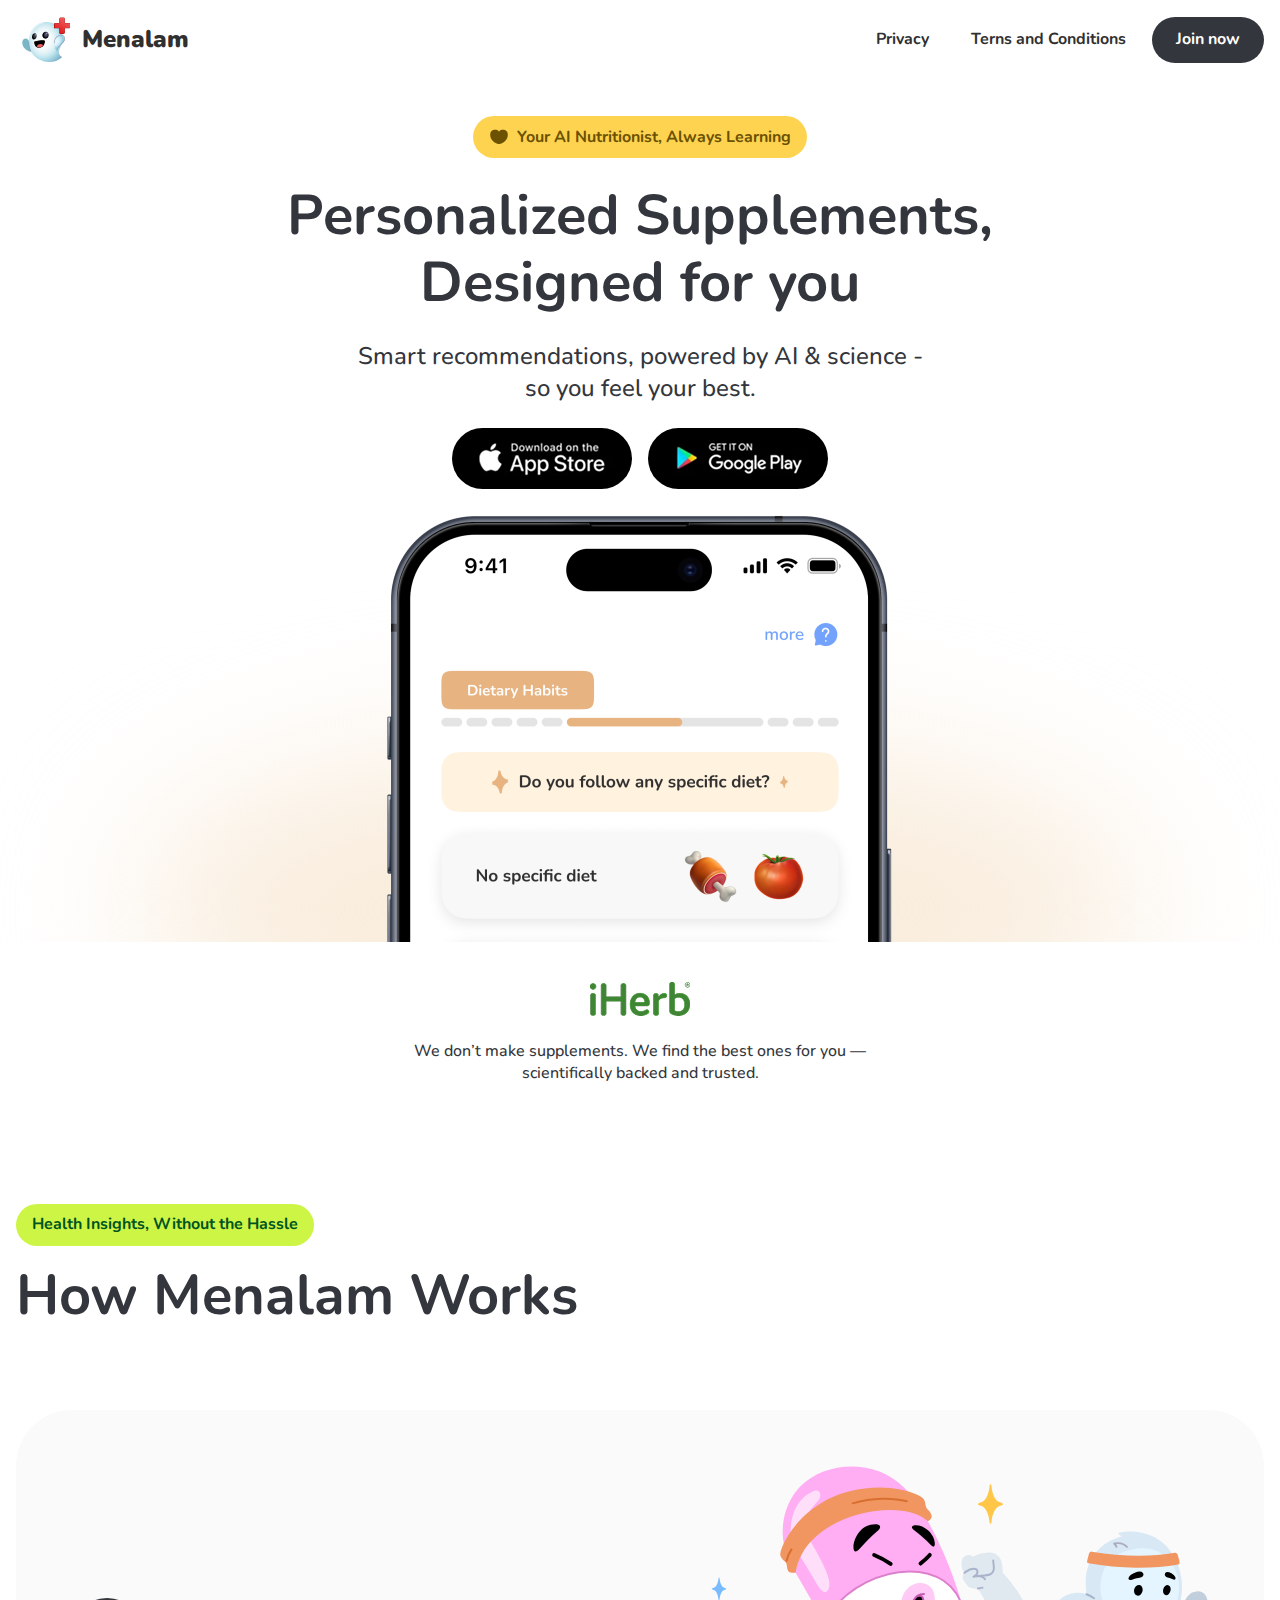
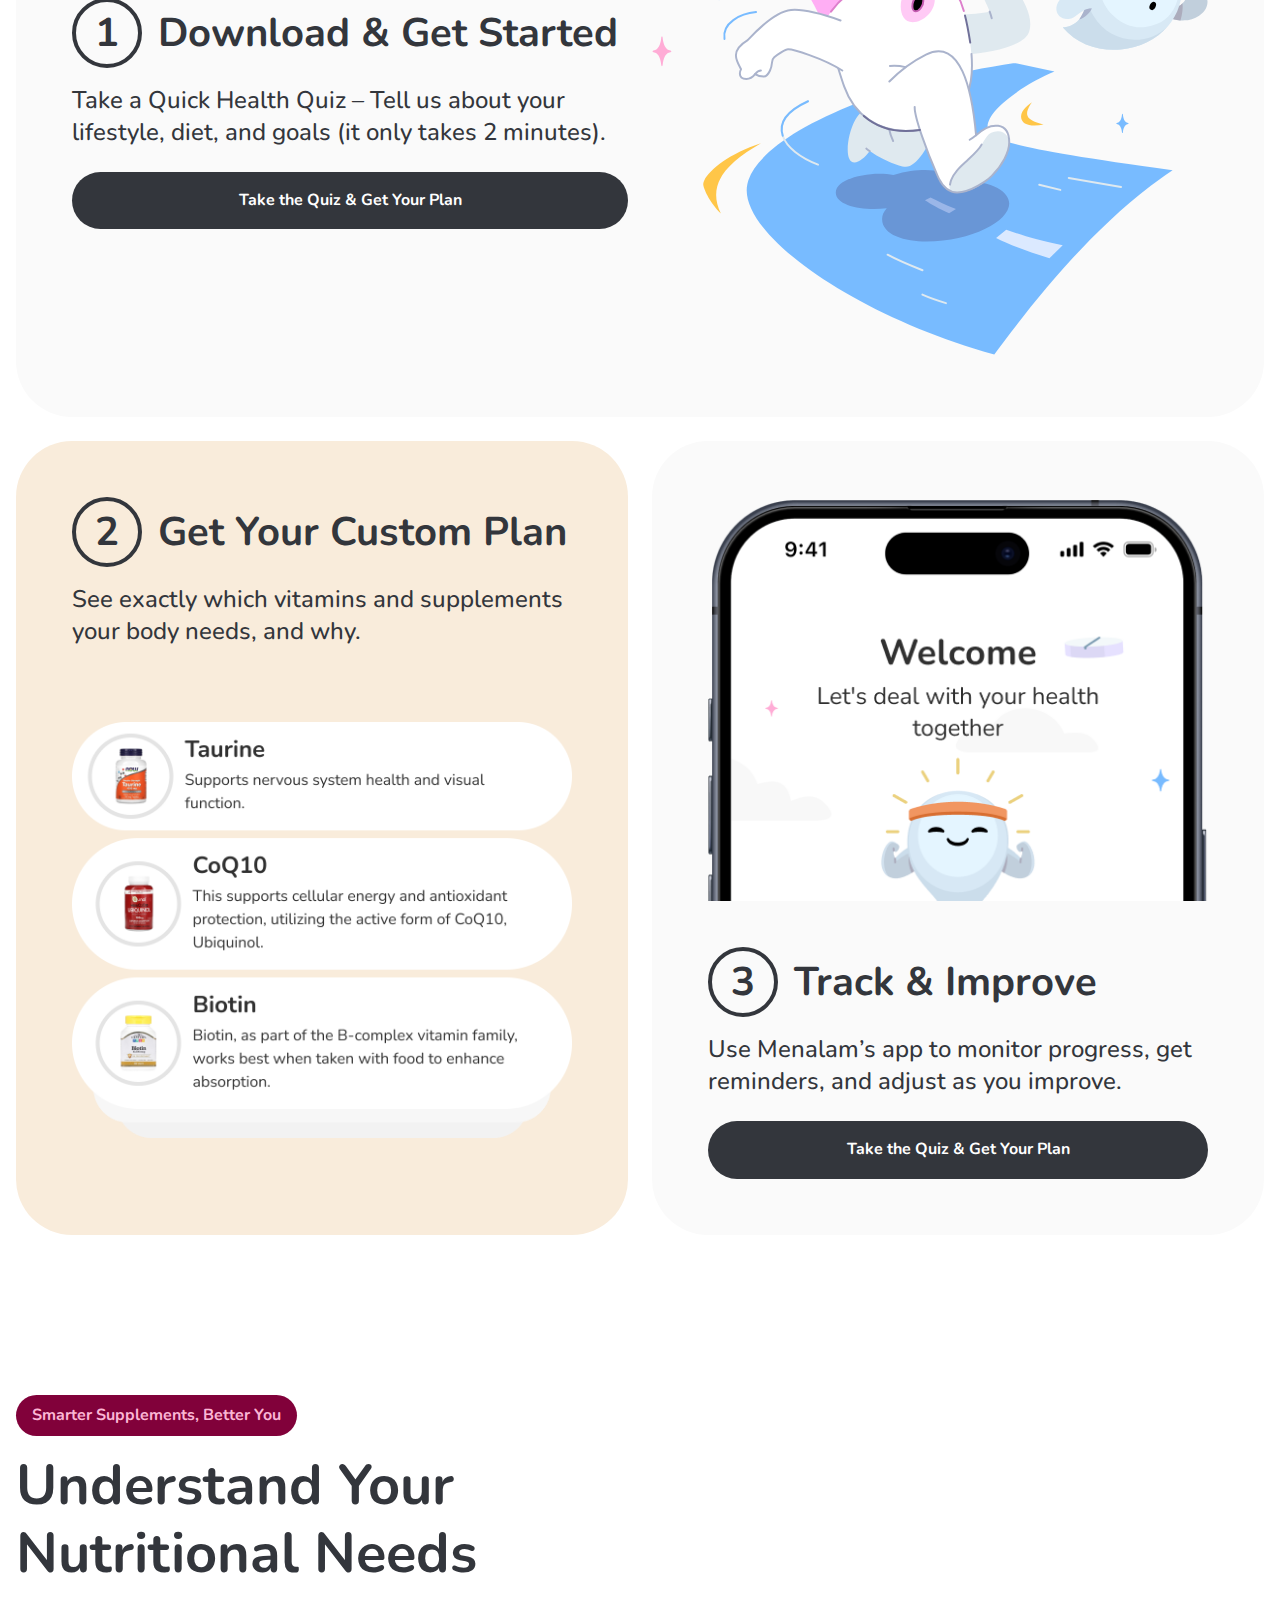
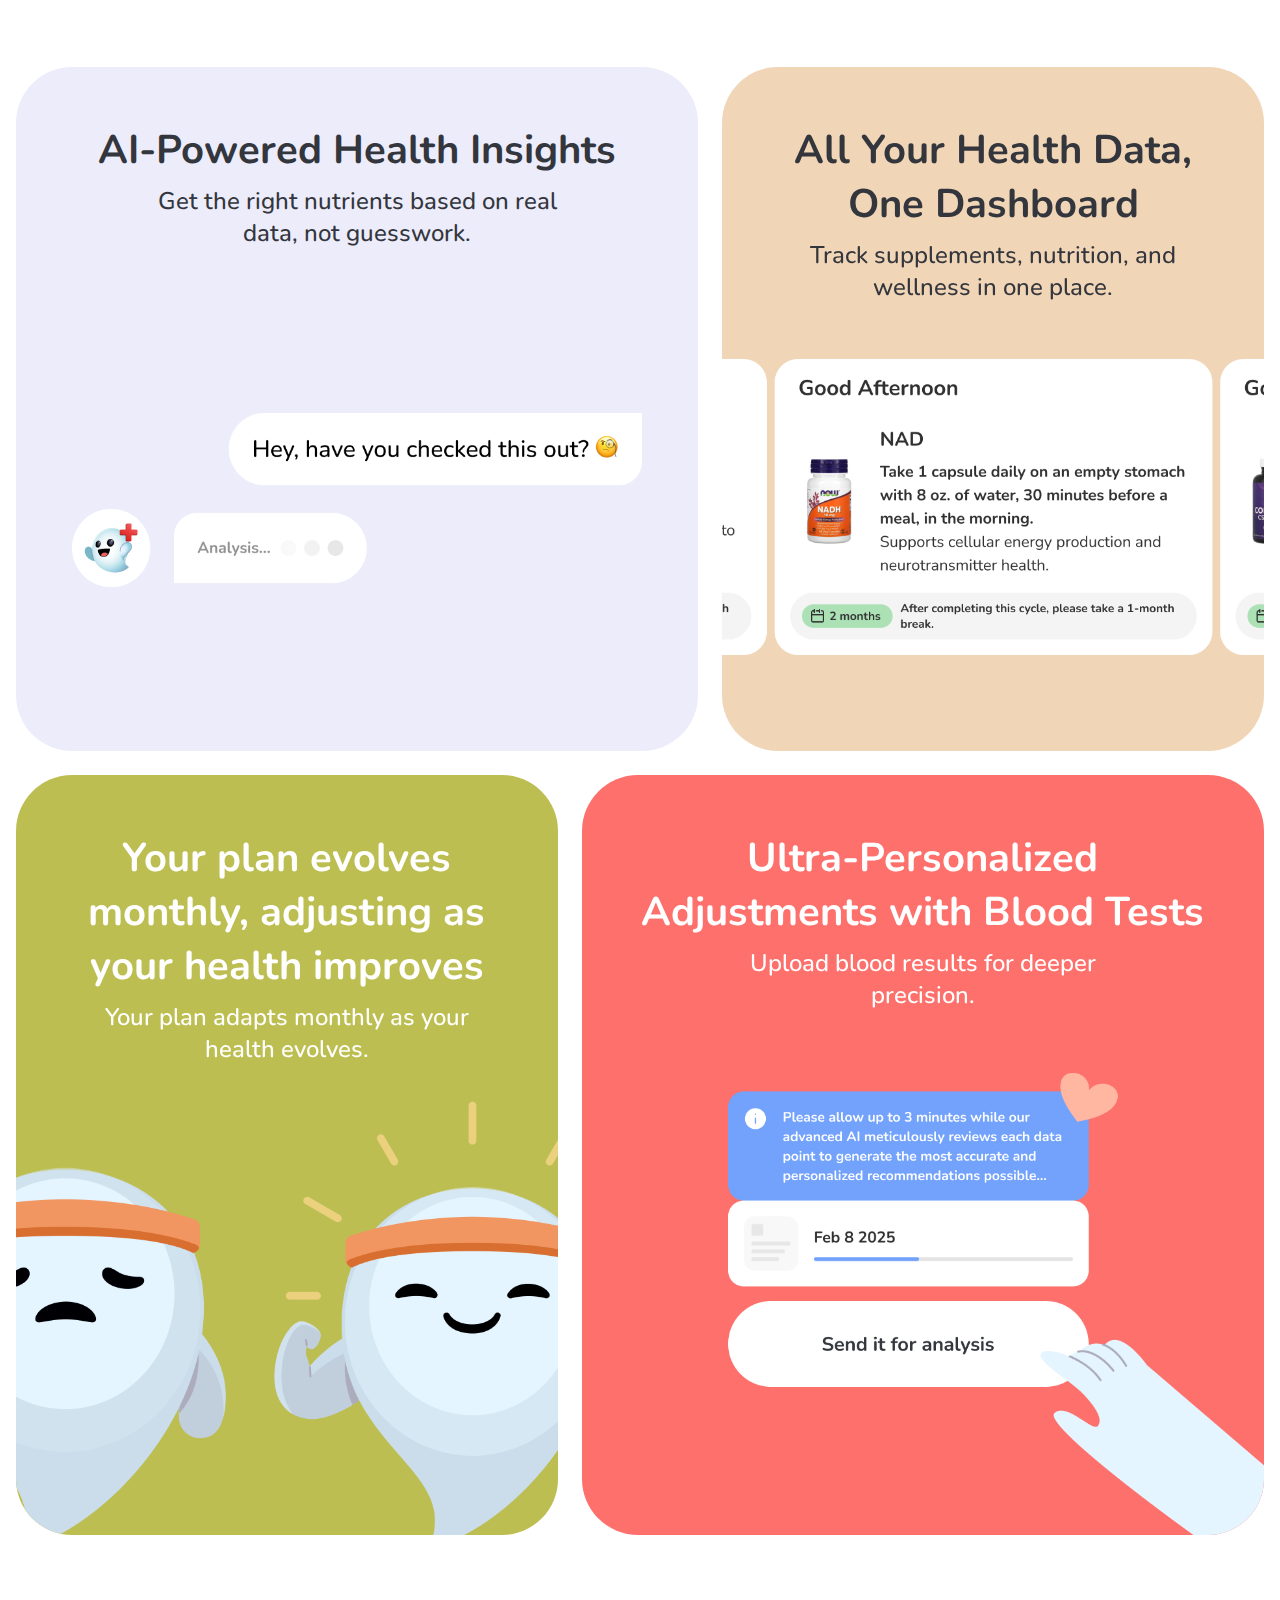
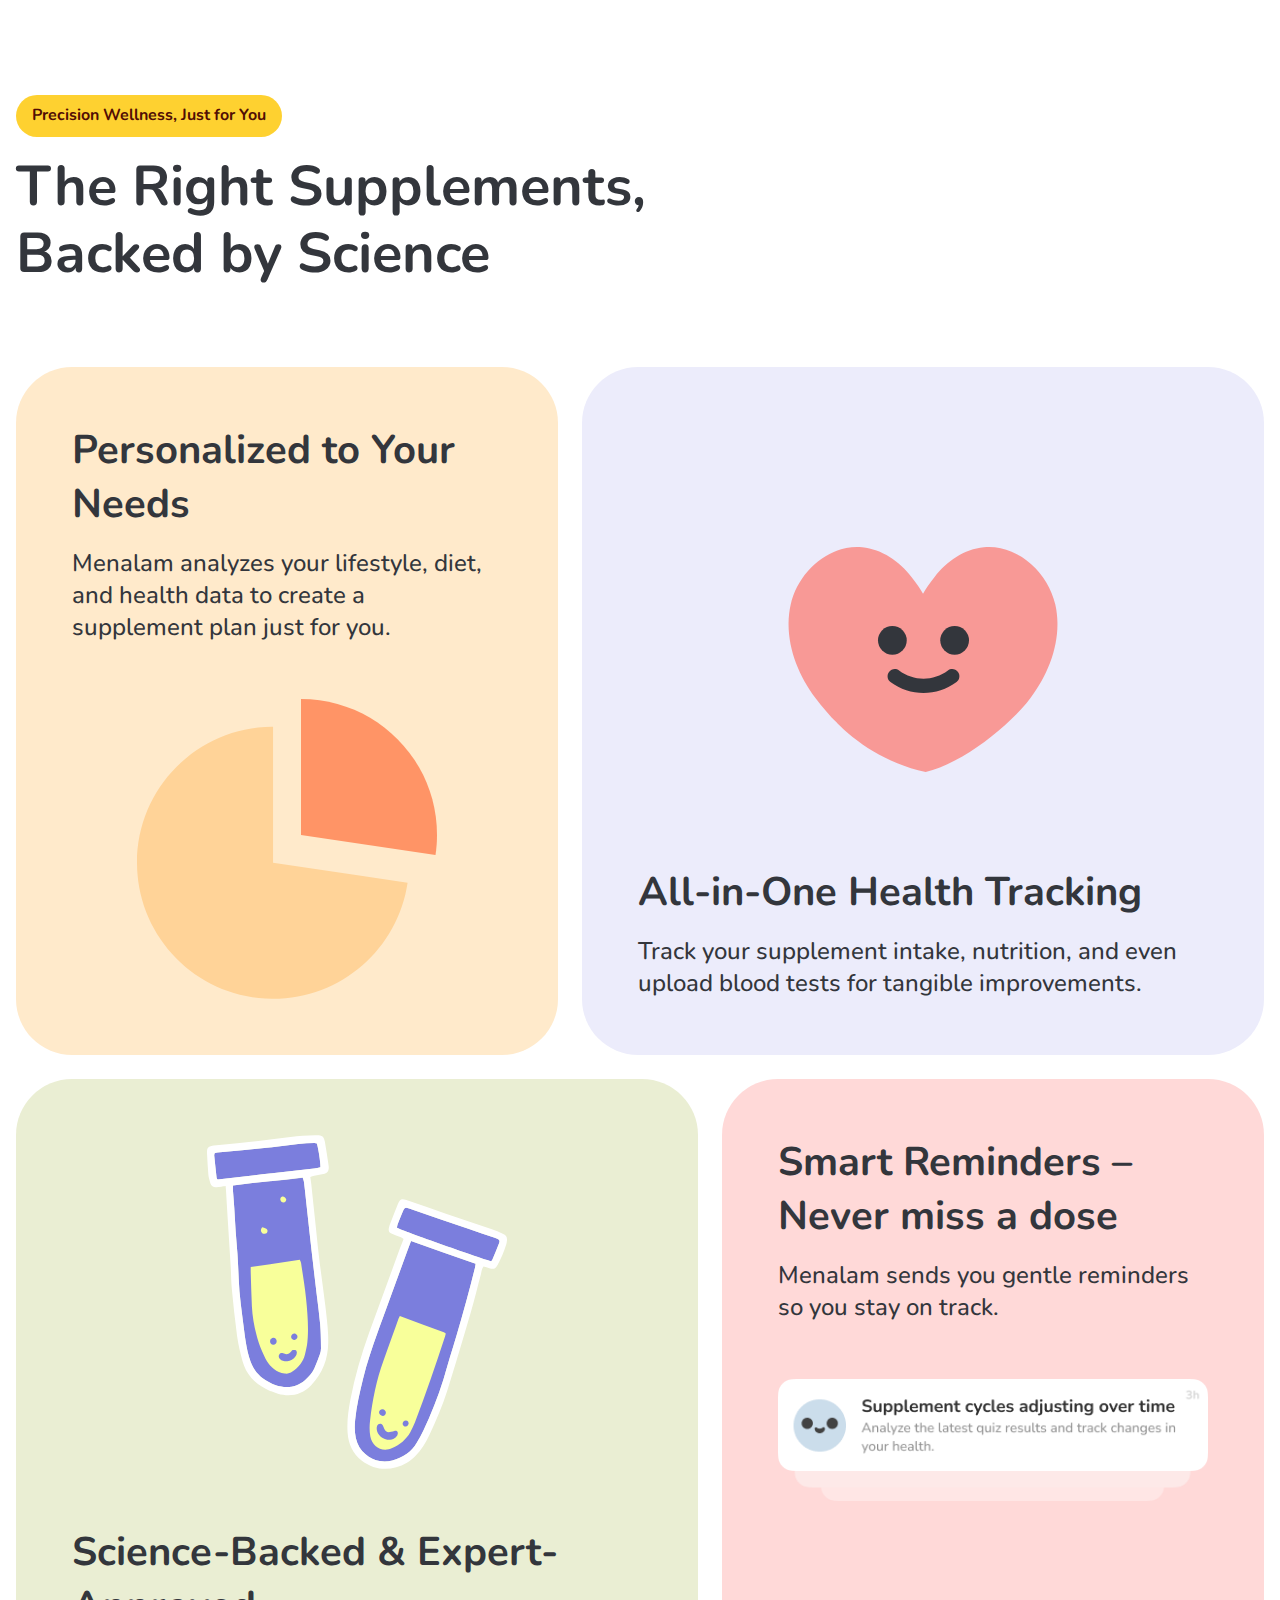
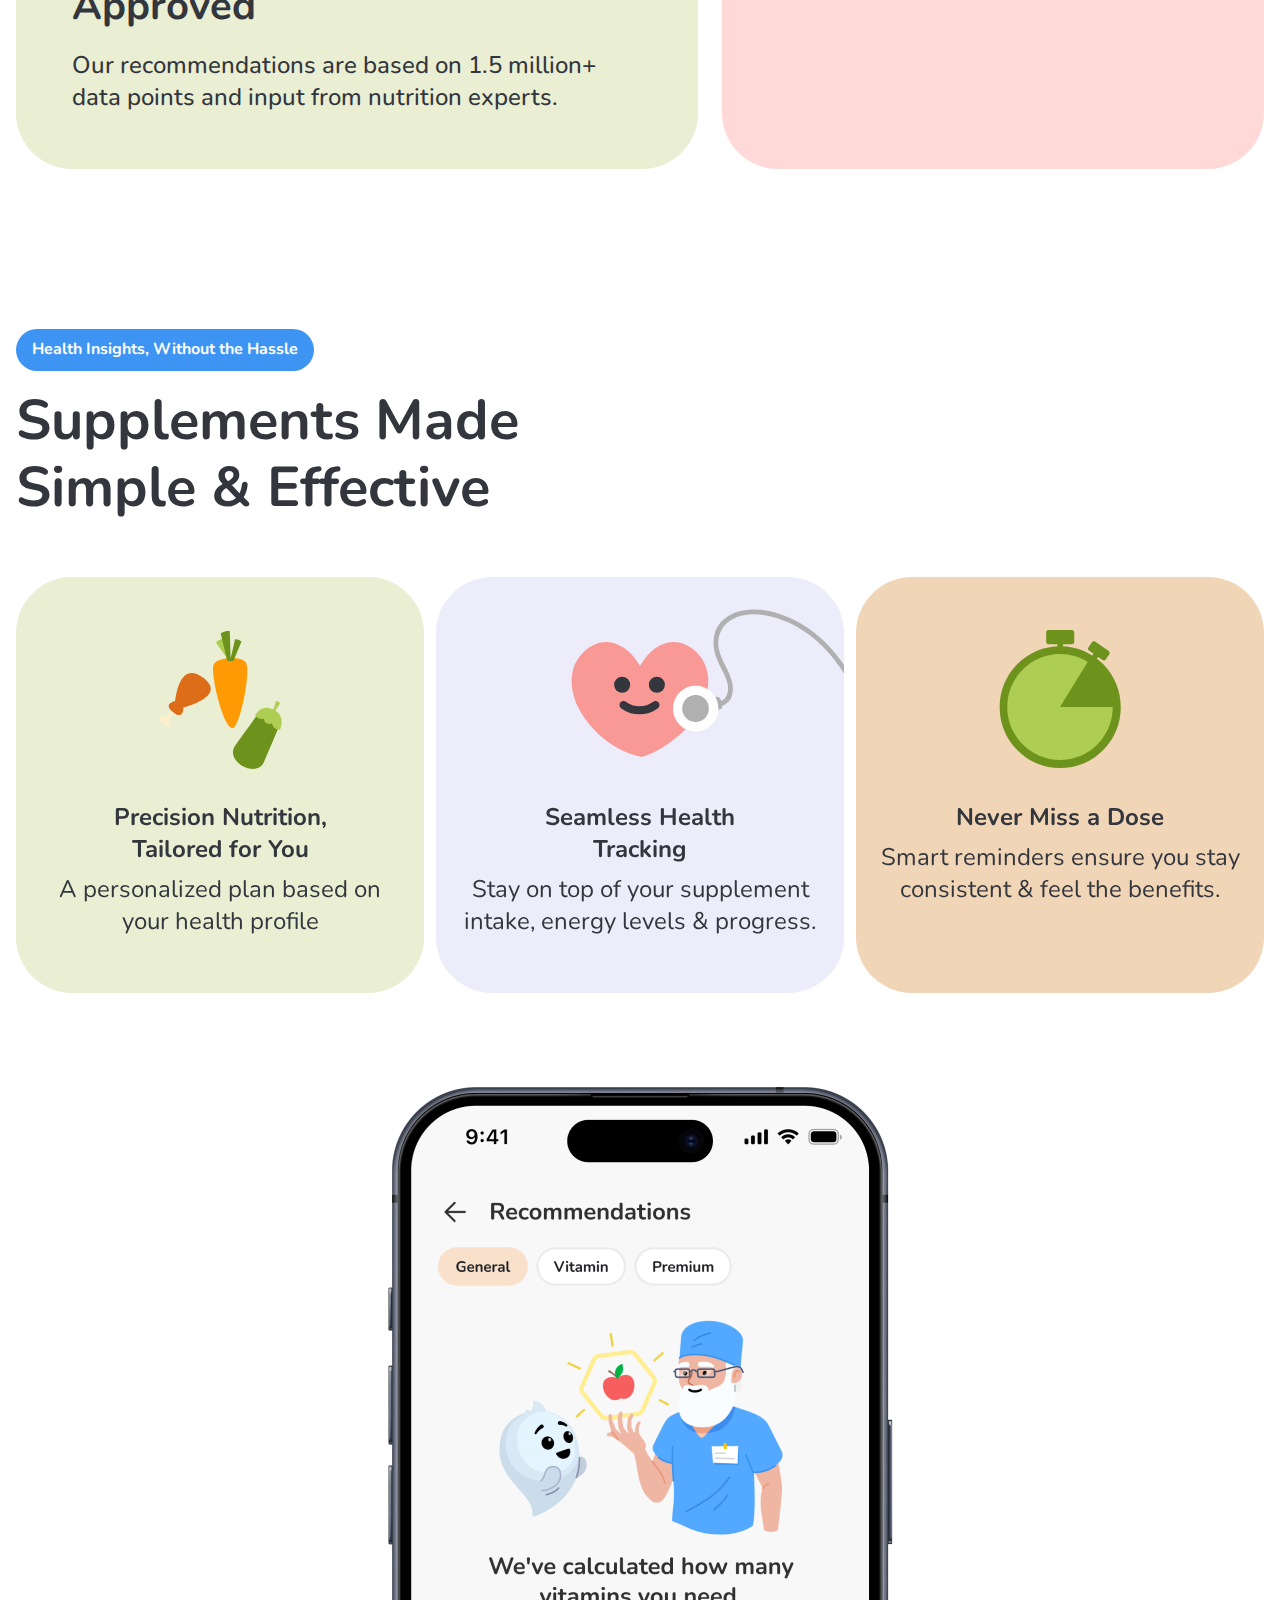
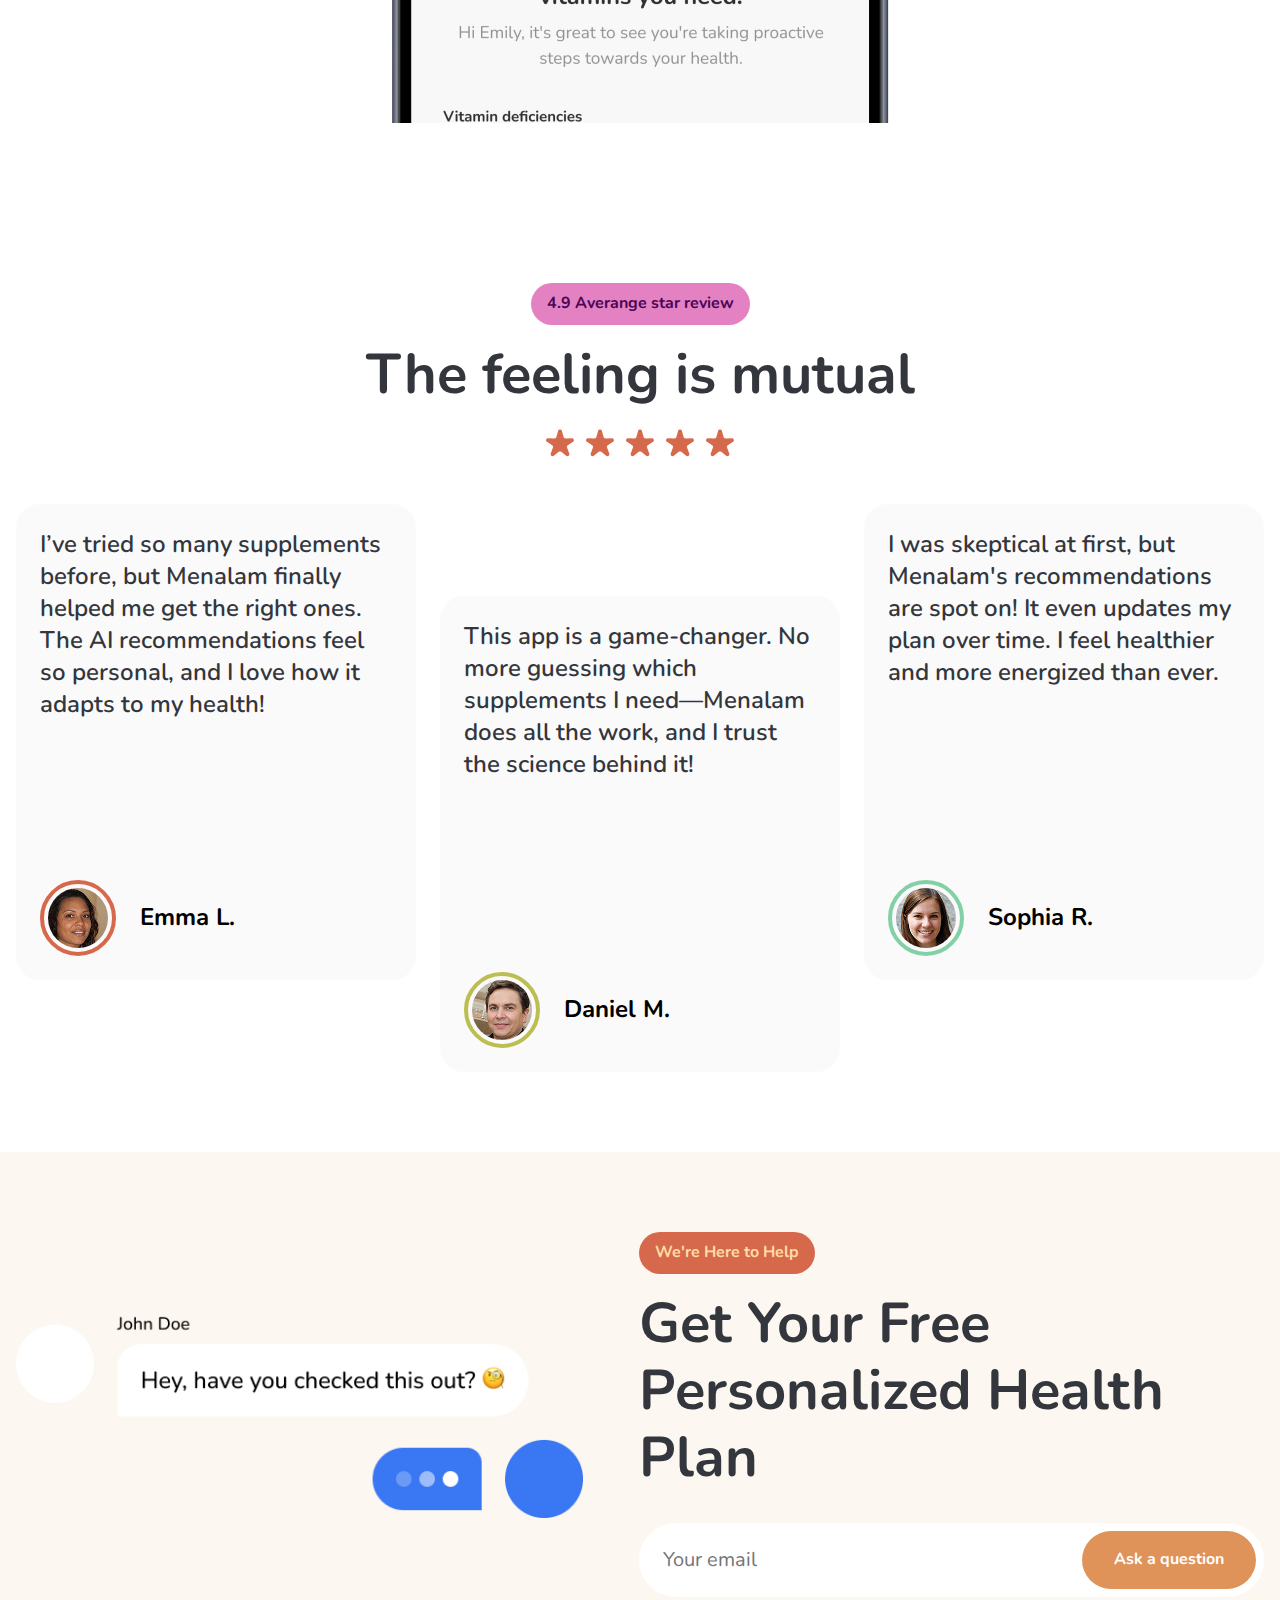
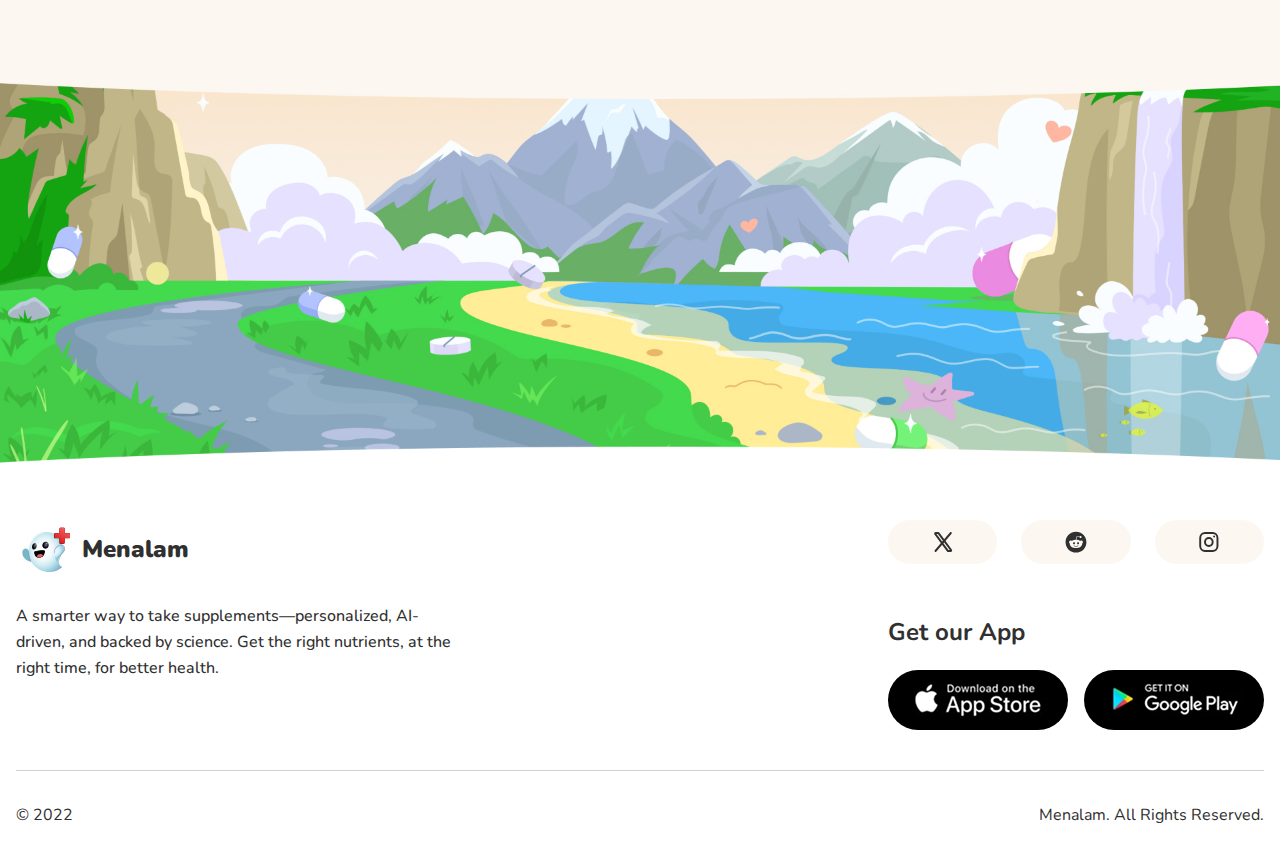
==== commit 3e6e4aac: "fix: fixed links" ====
--- a/index.html
+++ b/index.html
@@ -40,7 +40,7 @@
                 <a class="header__nav-menu-item-link" href="#">Terns and Conditions</a>
               </li>
               <li class="header__nav-menu-item">
-                <button class="header__nav-menu-item-button">Join now</button>
+                <a class="header__nav-menu-item-button" href="https://apps.apple.com/us/app/menalam/id6741103231">Join now</a>
               </li>
             </ul>
           </nav>
@@ -70,7 +70,7 @@
             >
               <img src="./assets/appstore.png" alt="appstore" />
             </a>
-            <a class="first-screen__download-link" href="#">
+            <a class="first-screen__download-link" href="https://apps.apple.com/us/app/menalam/id6741103231">
               <img src="./assets/googleplay.png" alt="googleplay" />
             </a>
           </div>
@@ -116,7 +116,7 @@
                 </div>
 
                 <div class="how-works__step-info-controls">
-                  <button class="button">Take the Quiz & Get Your Plan</button>
+                  <a class="button" href="https://apps.apple.com/us/app/menalam/id6741103231">Take the Quiz & Get Your Plan</a>
                 </div>
               </div>
 
@@ -158,7 +158,7 @@
                 </div>
 
                 <div class="how-works__step-info-controls">
-                  <button class="button">Take the Quiz & Get Your Plan</button>
+                  <a class="button" href="https://apps.apple.com/us/app/menalam/id6741103231">Take the Quiz & Get Your Plan</a>
                 </div>
               </div>
             </div>
@@ -564,7 +564,7 @@
                   alt="appstore"
                 />
               </a>
-              <a class="footer__details-download-link" href="#">
+              <a class="footer__details-download-link" href="https://apps.apple.com/us/app/menalam/id6741103231">
                 <img
                   class="footer__details-download-link-image"
                   src="./assets/googleplay.png"
@@ -577,7 +577,7 @@
 
         <div class="footer__copiright">
           <div class="footer__copiright-item">© 2022</div>
-          <div class="footer__copiright-item">Themexriver. All Rights Reserved.</div>
+          <div class="footer__copiright-item">Menalam. All Rights Reserved.</div>
         </div>
       </div>
     </footer>
--- a/css/index.css
+++ b/css/index.css
@@ -51,6 +51,7 @@
   font-size: 16px;
   line-height: 162%;
   color: #fff;
+  text-align: center;
   border: none;
   border-radius: 50px;
   background-color: #33363c;
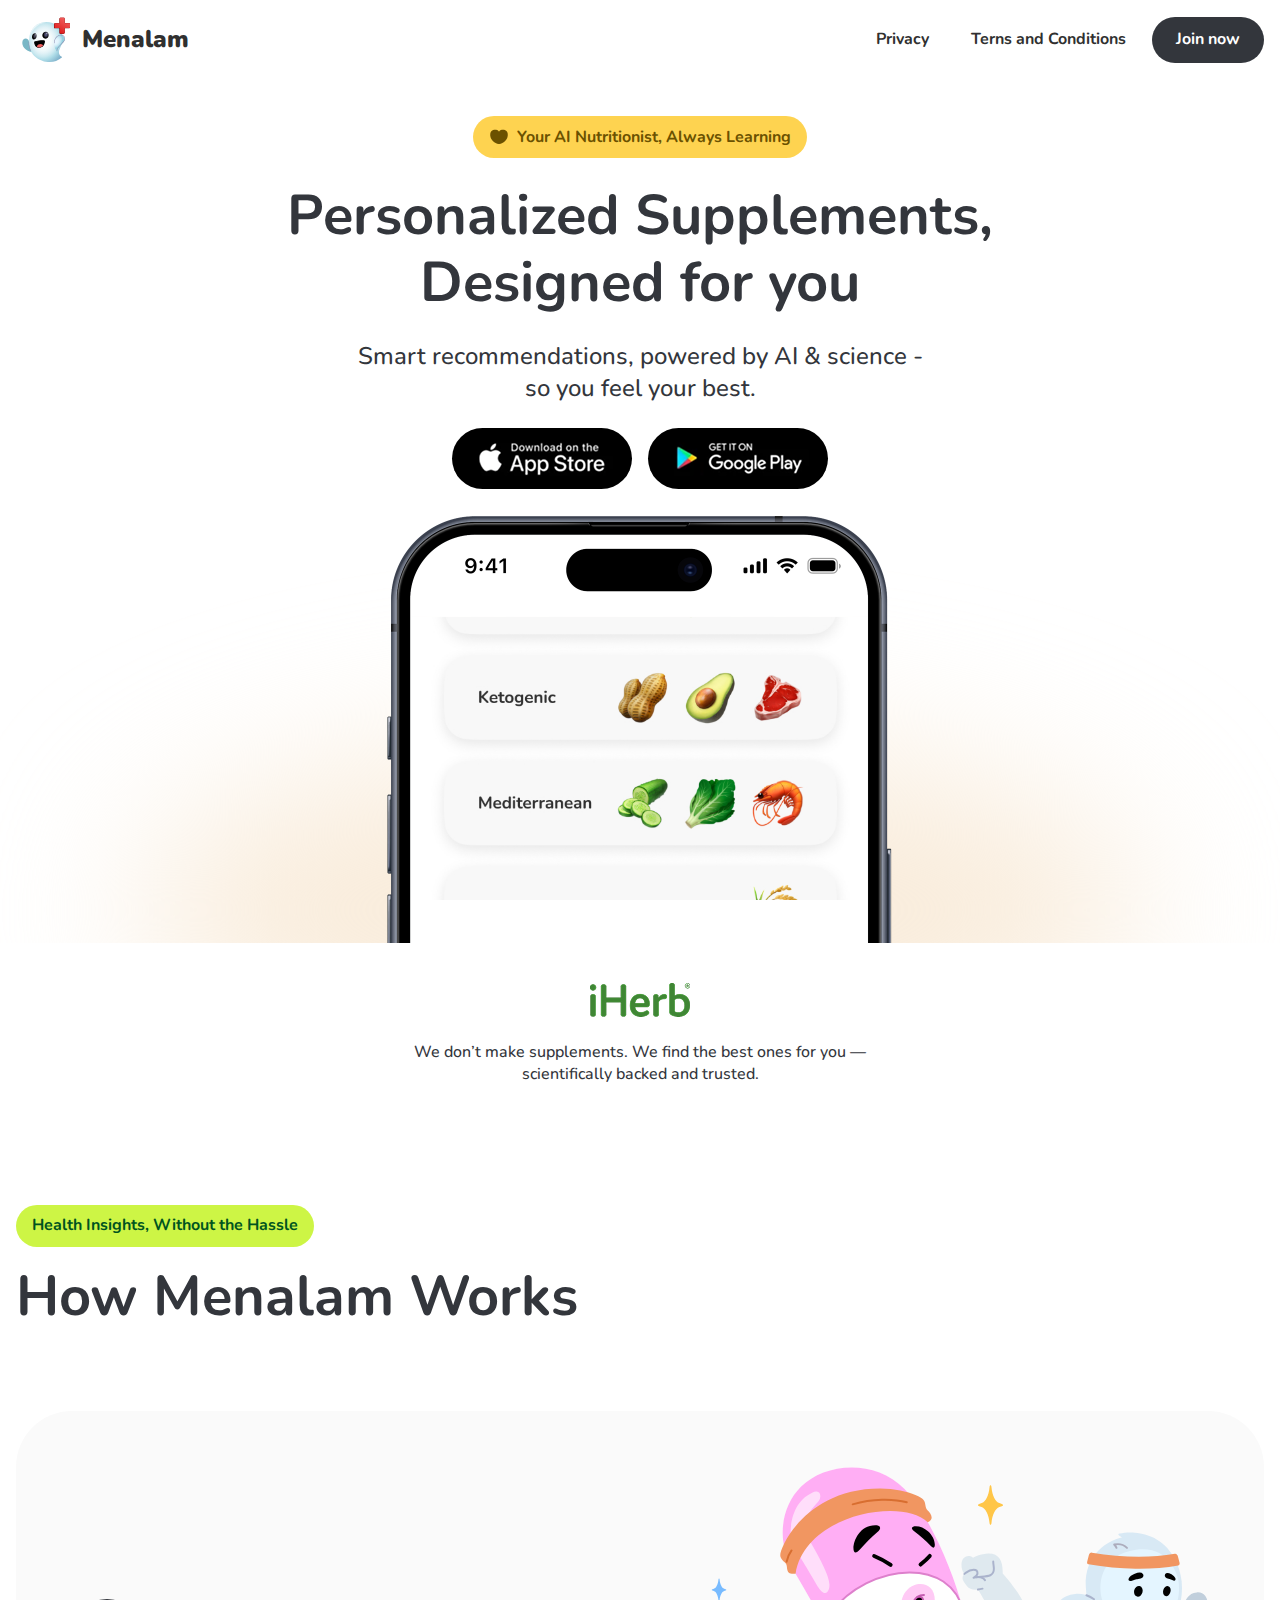
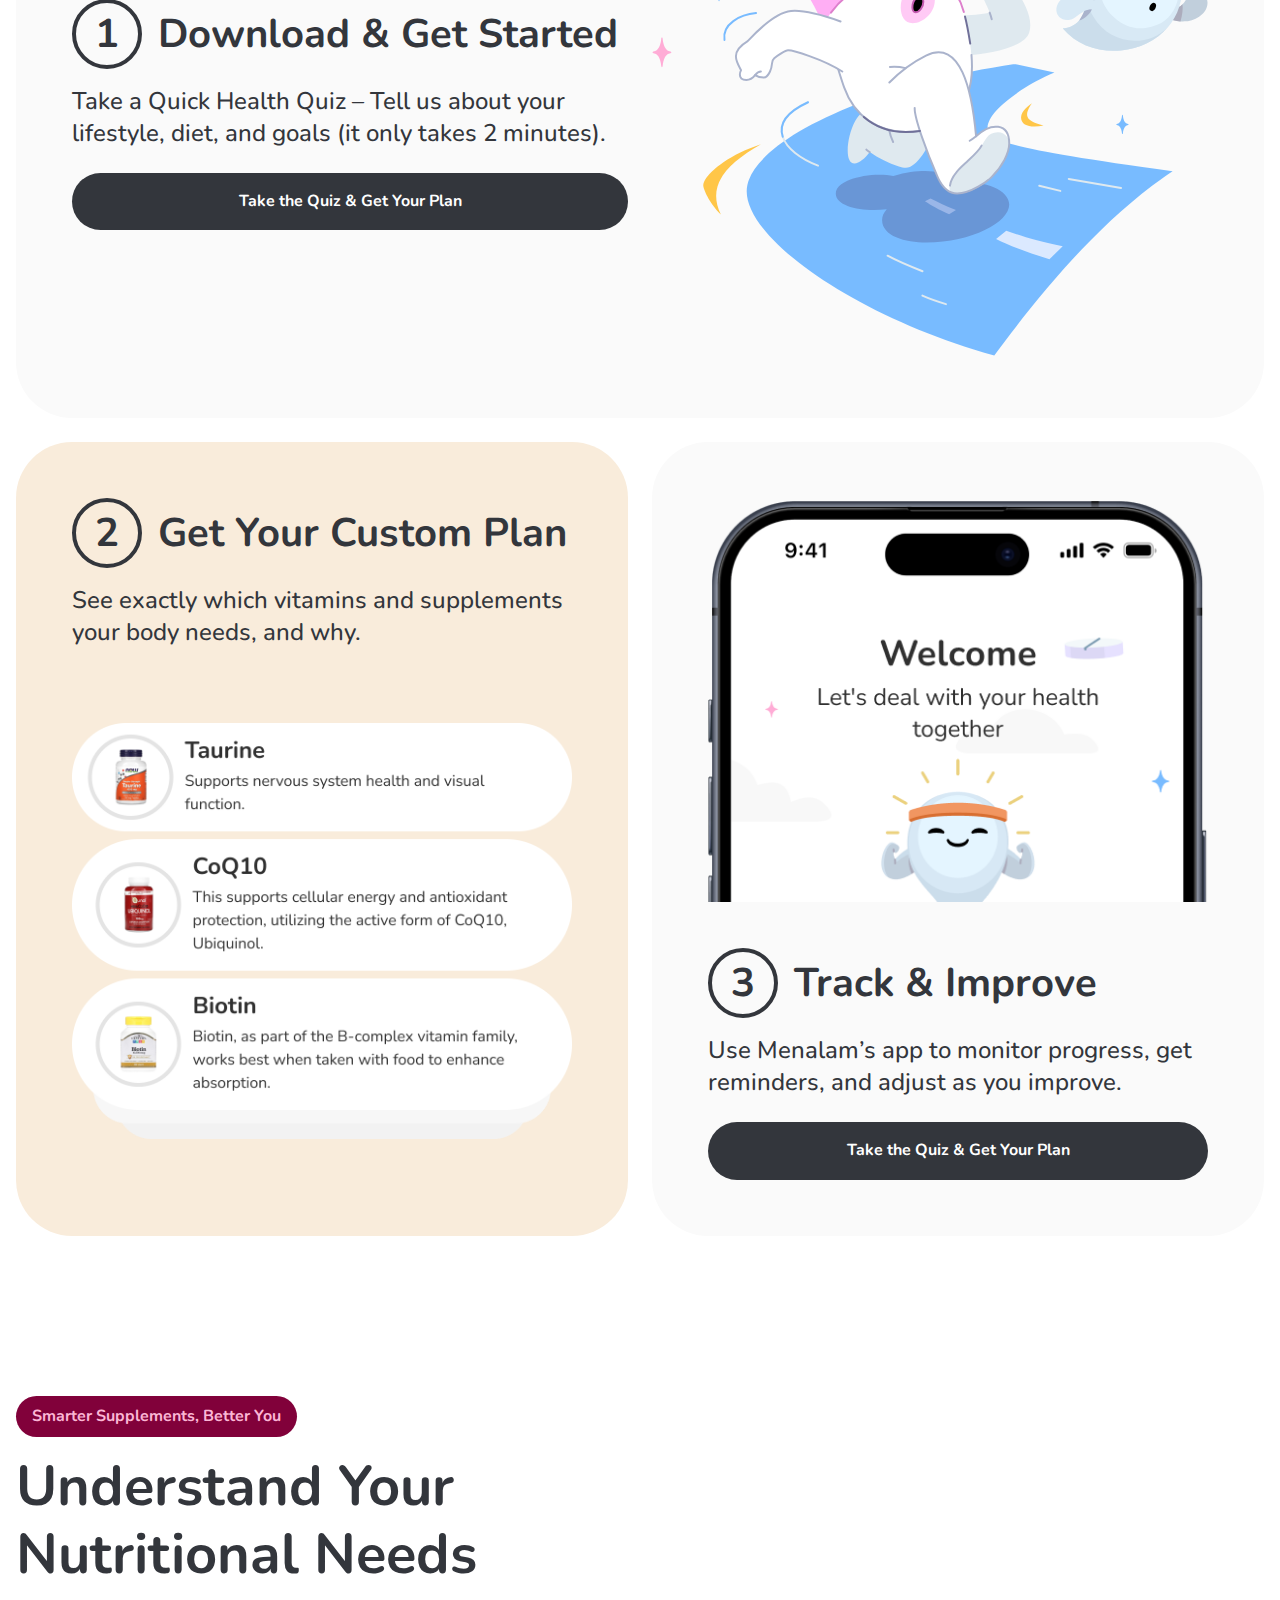
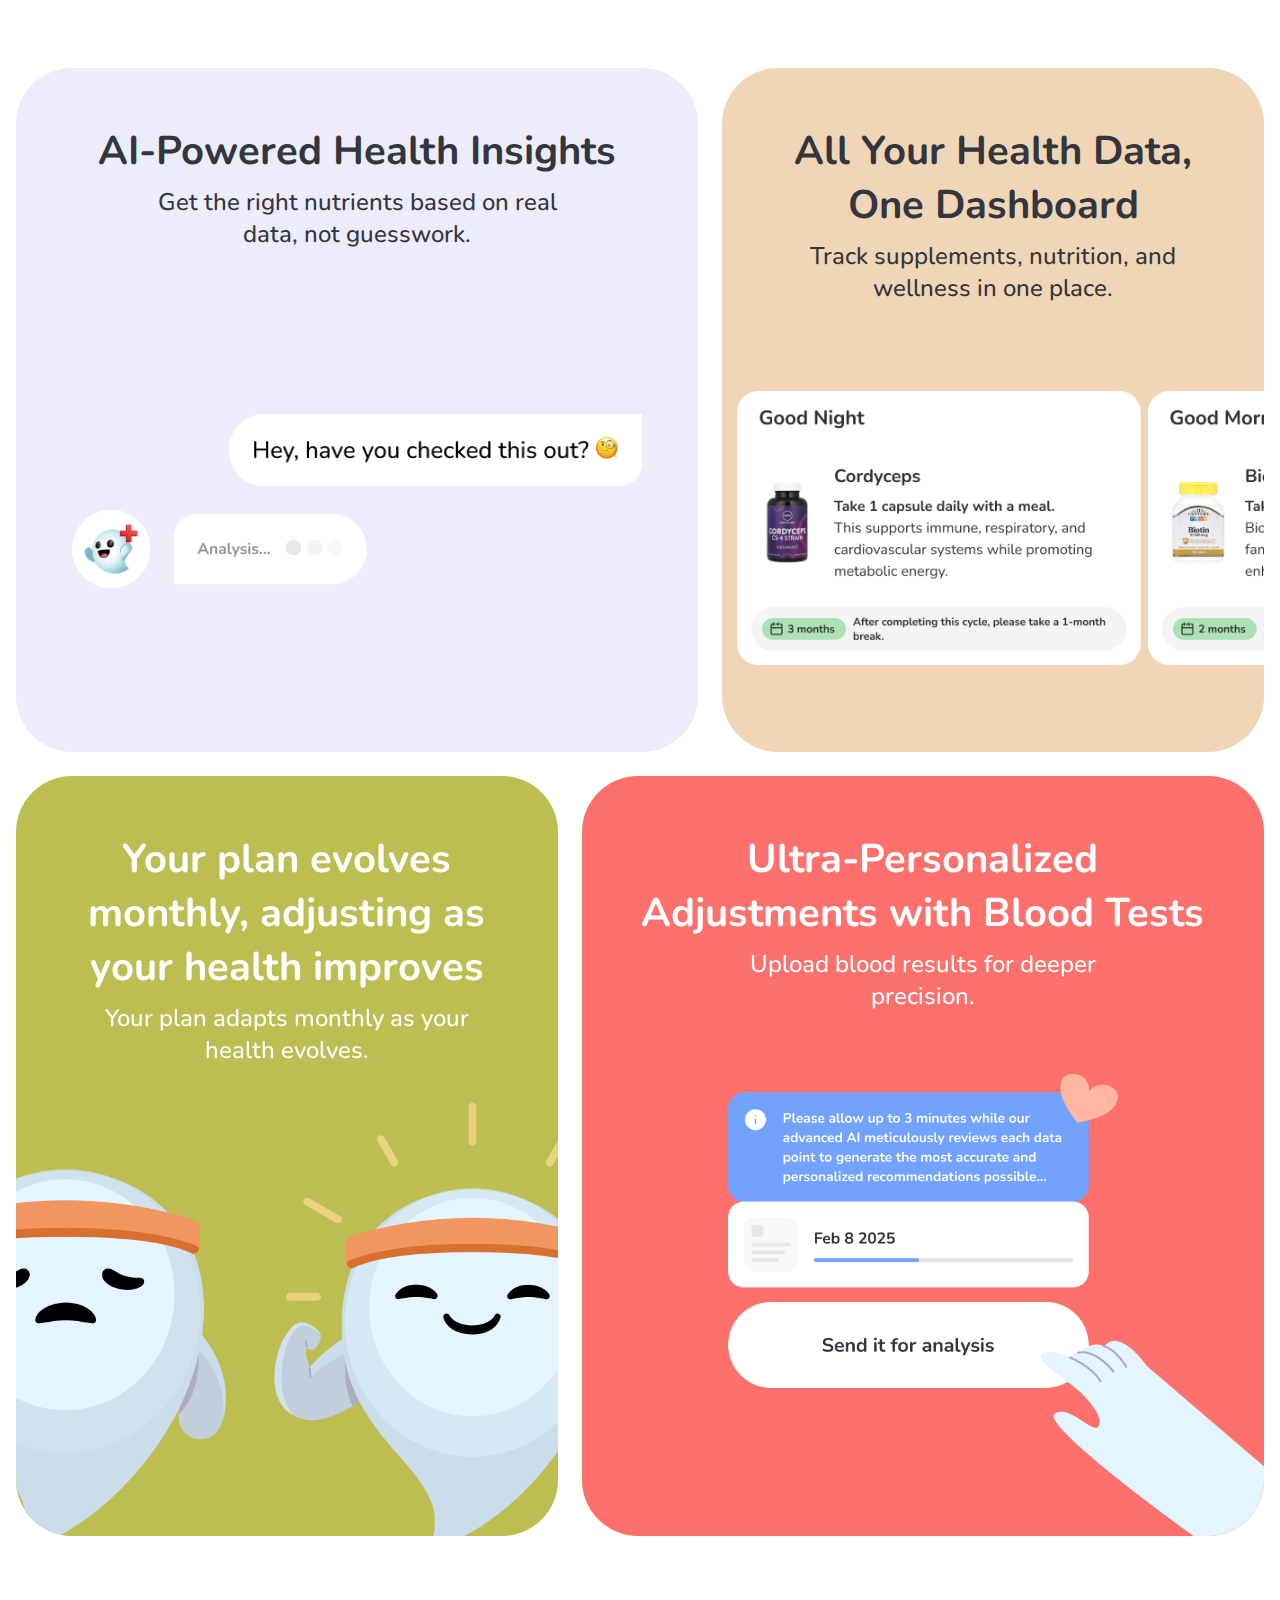
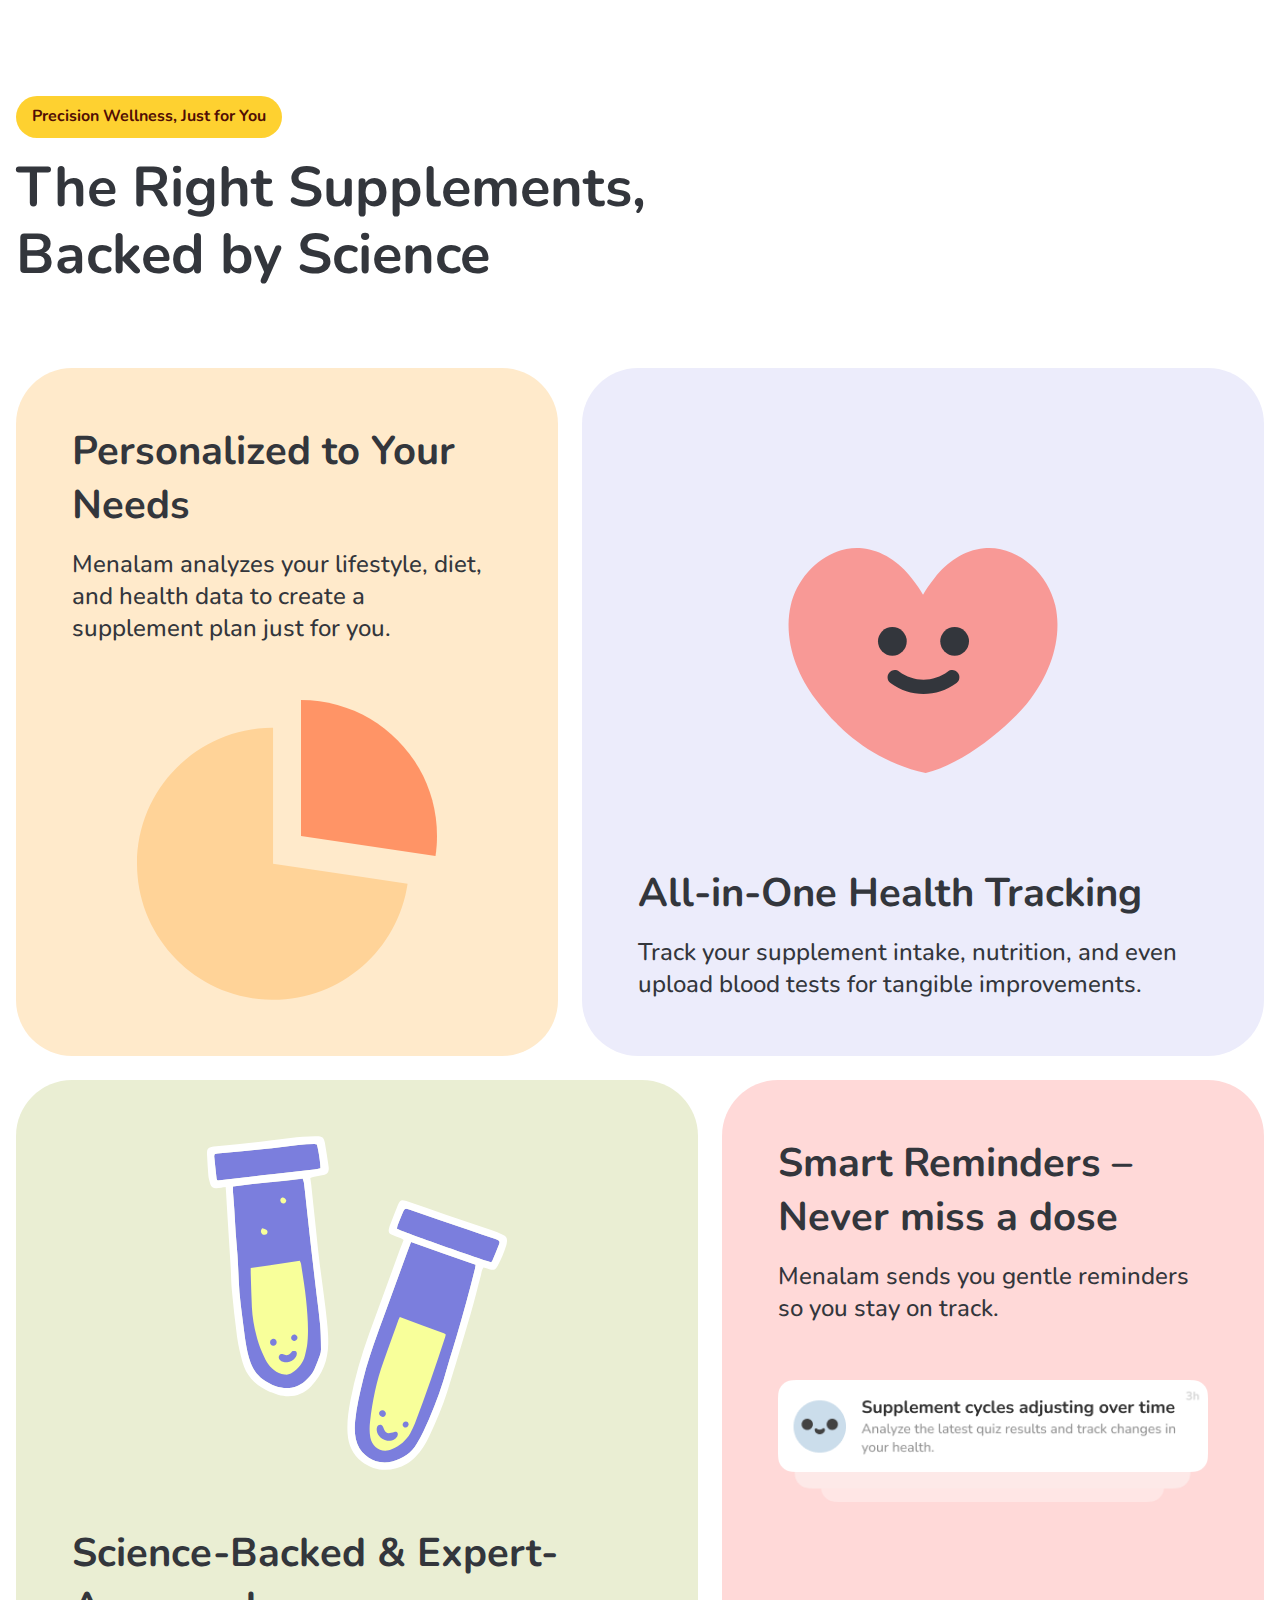
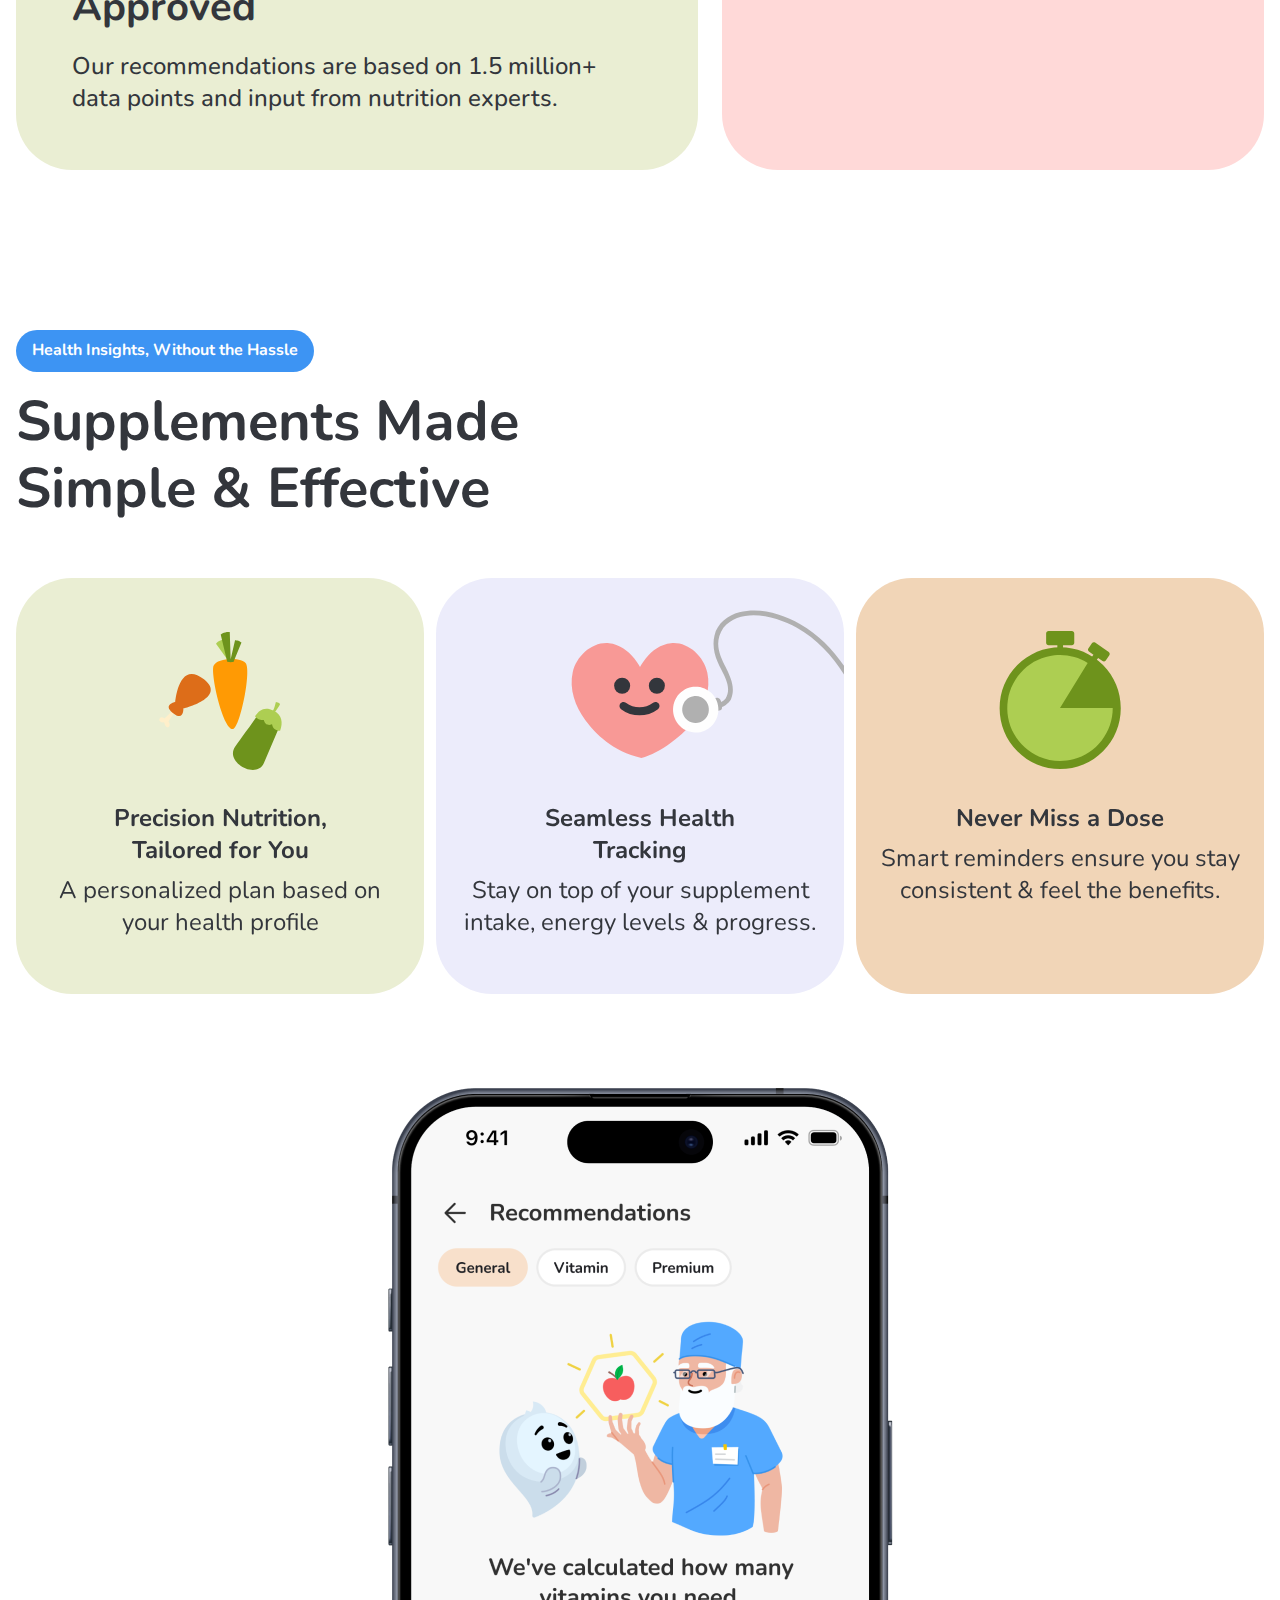
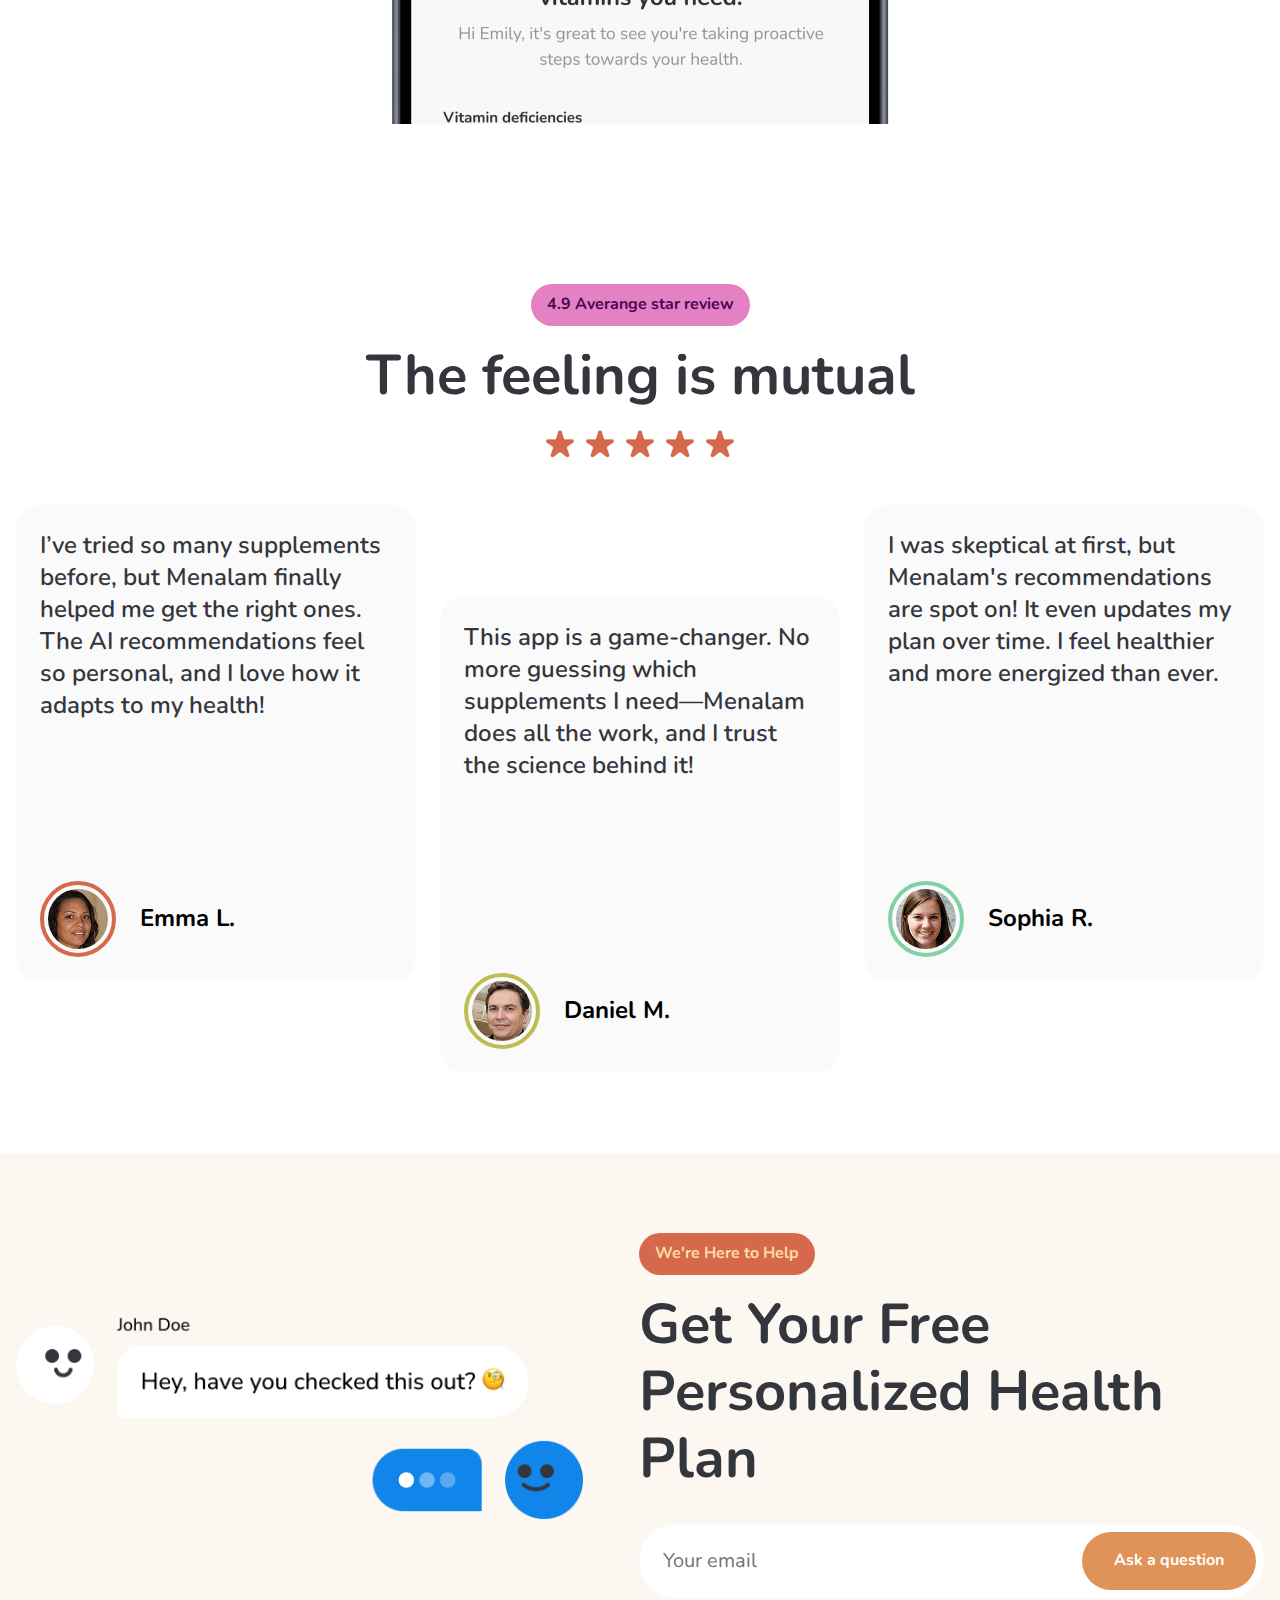
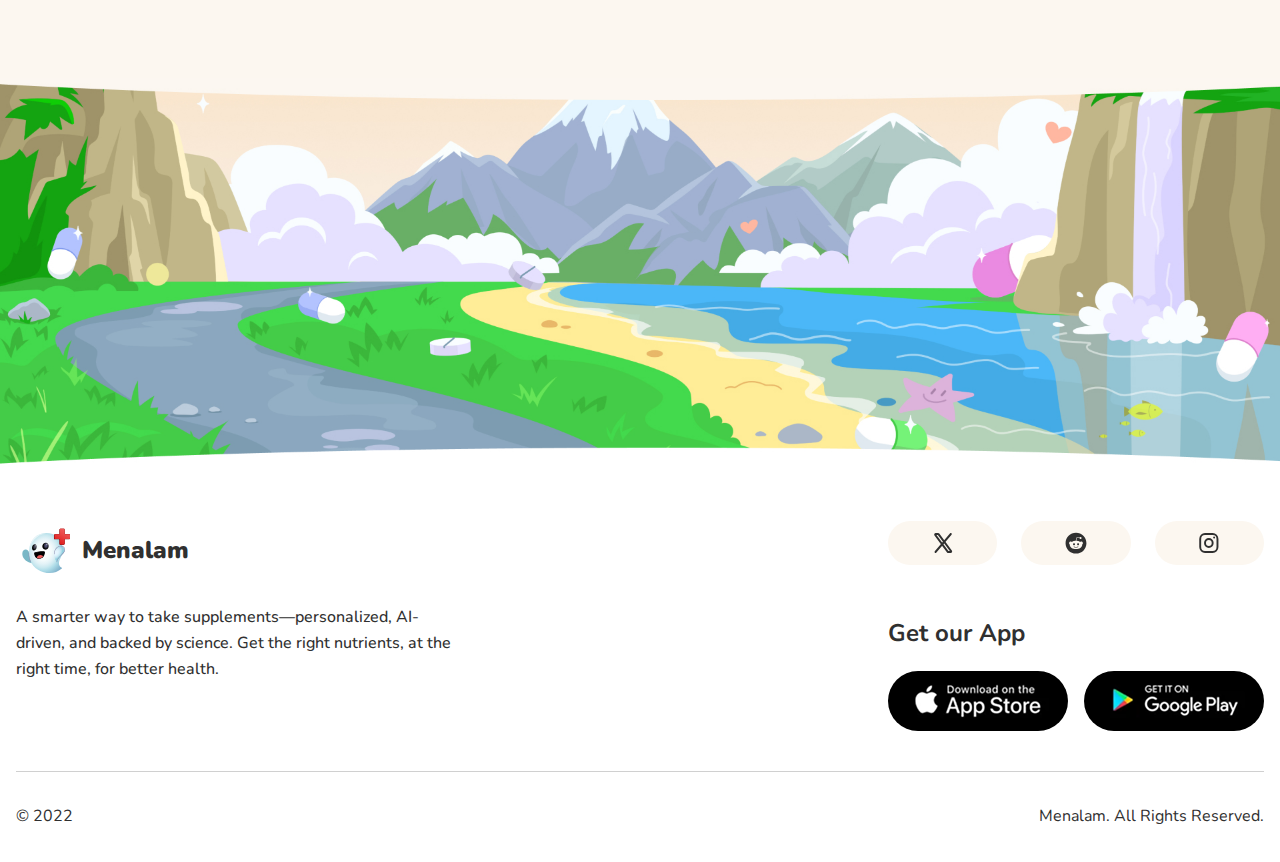
==== commit 064e95a8: "feat: added animations" ====
--- a/index.html
+++ b/index.html
@@ -6,6 +6,7 @@
     <title>Menalam</title>
     <link rel="shortcut icon" href="./favicon.ico" type="image/x-icon" />
     <link rel="stylesheet" href="./css/swiper-bundle.min.css" />
+    <link rel="stylesheet" href="./css/animate.min.css" />
     <link rel="stylesheet" href="./css/index.css" />
     <script src="./js/swiper-bundle.min.js"></script>
     <script type="module" src="./js/index.js" defer></script>
@@ -40,7 +41,11 @@
                 <a class="header__nav-menu-item-link" href="#">Terns and Conditions</a>
               </li>
               <li class="header__nav-menu-item">
-                <a class="header__nav-menu-item-button" href="https://apps.apple.com/us/app/menalam/id6741103231">Join now</a>
+                <a
+                  class="header__nav-menu-item-button"
+                  href="https://apps.apple.com/us/app/menalam/id6741103231"
+                  >Join now</a
+                >
               </li>
             </ul>
           </nav>
@@ -70,14 +75,26 @@
             >
               <img src="./assets/appstore.png" alt="appstore" />
             </a>
-            <a class="first-screen__download-link" href="https://apps.apple.com/us/app/menalam/id6741103231">
+            <a
+              class="first-screen__download-link"
+              href="https://apps.apple.com/us/app/menalam/id6741103231"
+            >
               <img src="./assets/googleplay.png" alt="googleplay" />
             </a>
           </div>
 
-          <figure class="first-screen__phone">
-            <img class="first-screen__phone-image" src="./assets/fs-phone.png" alt="phone" />
-          </figure>
+          <div class="first-screen__phone">
+            <div class="first-screen__phone-content">
+              <img
+                class="first-screen__phone-content-image"
+                src="./assets/iphone.png"
+                alt="phone"
+              />
+              <div class="first-screen__phone-content-screen">
+                <div class="first-screen__phone-content-screen-image"></div>
+              </div>
+            </div>
+          </div>
 
           <div class="first-screen__iherb">
             <figure class="first-screen__iherb-logo">
@@ -116,7 +133,9 @@
                 </div>
 
                 <div class="how-works__step-info-controls">
-                  <a class="button" href="https://apps.apple.com/us/app/menalam/id6741103231">Take the Quiz & Get Your Plan</a>
+                  <a class="button" href="https://apps.apple.com/us/app/menalam/id6741103231"
+                    >Take the Quiz & Get Your Plan</a
+                  >
                 </div>
               </div>
 
@@ -158,7 +177,9 @@
                 </div>
 
                 <div class="how-works__step-info-controls">
-                  <a class="button" href="https://apps.apple.com/us/app/menalam/id6741103231">Take the Quiz & Get Your Plan</a>
+                  <a class="button" href="https://apps.apple.com/us/app/menalam/id6741103231"
+                    >Take the Quiz & Get Your Plan</a
+                  >
                 </div>
               </div>
             </div>
@@ -189,6 +210,7 @@
                         src="./assets/needs-1.png"
                         alt="needs-icon"
                       />
+                      <img class="needs__slide-figure-dots" src="./assets/3-dots-fade-grey.svg" alt="dots" />
                     </figure>
                   </div>
                 </div>
@@ -488,6 +510,7 @@
           <div class="callback__content">
             <figure class="callback__chat">
               <img class="callback__chat-image" src="./assets/callback-chat.png" alt="chat" />
+              <img class="callback__chat-dots" src="./assets/3-dots-fade.svg" alt="dots" />
             </figure>
 
             <div class="callback__info">
@@ -564,7 +587,10 @@
                   alt="appstore"
                 />
               </a>
-              <a class="footer__details-download-link" href="https://apps.apple.com/us/app/menalam/id6741103231">
+              <a
+                class="footer__details-download-link"
+                href="https://apps.apple.com/us/app/menalam/id6741103231"
+              >
                 <img
                   class="footer__details-download-link-image"
                   src="./assets/googleplay.png"
--- a/css/index.css
+++ b/css/index.css
@@ -507,18 +507,49 @@
     display: none;
   }
 }
-.first-screen__phone-image {
+.first-screen__phone-content {
   position: relative;
   z-index: 10;
+  display: -webkit-box;
+  display: -ms-flexbox;
+  display: flex;
+  -webkit-box-align: start;
+      -ms-flex-align: start;
+          align-items: flex-start;
+  -webkit-box-pack: center;
+      -ms-flex-pack: center;
+          justify-content: center;
+  max-width: 506px;
+  width: 100%;
+  aspect-ratio: 506/430;
+  margin: 0 auto;
+  overflow: hidden;
+}
+.first-screen__phone-content-image {
+  position: relative;
+  z-index: 10;
   display: block;
   max-width: 100%;
-  width: 506px;
+  width: 100%;
   height: auto;
 }
-@media (max-width: 576px) {
-  .first-screen__phone-image {
-    width: 346px;
-  }
+.first-screen__phone-content-screen {
+  position: absolute;
+  z-index: 5;
+  top: 24%;
+  left: 4%;
+  right: 4%;
+  bottom: 0;
+  aspect-ratio: 440/910;
+}
+.first-screen__phone-content-screen-image {
+  display: block;
+  width: 100%;
+  height: 100%;
+  background: url(../assets/screen1.jpg) top center no-repeat;
+  background-size: contain;
+  background-attachment: fixed;
+  background-color: #ffffff;
 }
 .first-screen__iherb {
   padding: 40px 0;
@@ -783,6 +814,16 @@
 }
 .how-works__step_second {
   background-color: #f9ecdb;
+  overflow: hidden;
+}
+.how-works__step_second .how-works__step-figure {
+  overflow: hidden;
+}
+.how-works__step_second .how-works__step-figure-image.animate {
+  -webkit-animation: fadeInUp;
+          animation: fadeInUp;
+  -webkit-animation-duration: 1s;
+          animation-duration: 1s;
 }
 
 .supplements {
@@ -1214,6 +1255,7 @@
   }
 }
 .callback__chat {
+  position: relative;
   -webkit-box-flex: 1;
       -ms-flex: 1 1 582px;
           flex: 1 1 582px;
@@ -1230,6 +1272,14 @@
   max-width: 100%;
   width: 100%;
   height: auto;
+}
+.callback__chat-dots {
+  position: absolute;
+  top: 66%;
+  left: 67%;
+  display: block;
+  max-width: 100%;
+  width: 11%;
 }
 .callback__info {
   -webkit-box-flex: 1;
@@ -1445,24 +1495,28 @@
   -webkit-box-flex: 0;
       -ms-flex: 0 0 43.4%;
           flex: 0 0 43.4%;
+  max-width: 43.4%;
 }
 @media (max-width: 1024px) {
   .needs__slider .swiper-slide:nth-child(2), .needs__slider .swiper-slide:nth-child(3) {
     -webkit-box-flex: 0;
         -ms-flex: 0 0 auto;
             flex: 0 0 auto;
+    max-width: none;
   }
 }
 .needs__slider .swiper-slide:nth-child(1), .needs__slider .swiper-slide:nth-child(4) {
   -webkit-box-flex: 0;
       -ms-flex: 0 0 calc(56.6% - 24px);
           flex: 0 0 calc(56.6% - 24px);
+  max-width: calc(56.6% - 24px);
 }
 @media (max-width: 1024px) {
   .needs__slider .swiper-slide:nth-child(1), .needs__slider .swiper-slide:nth-child(4) {
     -webkit-box-flex: 0;
         -ms-flex: 0 0 auto;
             flex: 0 0 auto;
+    max-width: none;
   }
 }
 .needs__slider .swiper-pagination {
@@ -1575,11 +1629,37 @@
 .needs__slide_first {
   background-color: #ececfb;
 }
+.needs__slide_first .needs__slide-figure {
+  position: relative;
+}
+.needs__slide_first .needs__slide-figure-dots {
+  position: absolute;
+  top: 54%;
+  left: 37%;
+  display: block;
+  max-width: 100%;
+  width: 11%;
+}
 .needs__slide_second {
   background-color: #f1d5b7;
 }
 .needs__slide_second .needs__slide-figure {
+  position: relative;
+  display: -webkit-box;
+  display: -ms-flexbox;
+  display: flex;
+  -webkit-box-align: center;
+      -ms-flex-align: center;
+          align-items: center;
+  -webkit-box-pack: start;
+      -ms-flex-pack: start;
+          justify-content: flex-start;
+  padding: 0 15px;
+  -webkit-box-flex: 1;
+      -ms-flex: 1 1 auto;
+          flex: 1 1 auto;
   margin: 0 -56px;
+  overflow: hidden;
 }
 @media (max-width: 1024px) {
   .needs__slide_second .needs__slide-figure {
@@ -1588,7 +1668,47 @@
 }
 @media (max-width: 576px) {
   .needs__slide_second .needs__slide-figure {
+    min-height: 240px;
     margin: 0 -24px;
+  }
+}
+@-webkit-keyframes imgAnimation {
+  from {
+    -webkit-transform: translateX(-20.5%);
+            transform: translateX(-20.5%);
+  }
+  to {
+    -webkit-transform: translateX(-54.8%);
+            transform: translateX(-54.8%);
+  }
+}
+@keyframes imgAnimation {
+  from {
+    -webkit-transform: translateX(-20.5%);
+            transform: translateX(-20.5%);
+  }
+  to {
+    -webkit-transform: translateX(-54.8%);
+            transform: translateX(-54.8%);
+  }
+}
+.needs__slide_second .needs__slide-figure-image {
+  display: block;
+  max-width: none;
+  width: 400%;
+  aspect-ratio: 2277/304;
+  -webkit-animation-name: imgAnimation;
+          animation-name: imgAnimation;
+  -webkit-animation-timing-function: linear;
+          animation-timing-function: linear;
+  -webkit-animation-duration: 10s;
+          animation-duration: 10s;
+  -webkit-animation-iteration-count: infinite;
+          animation-iteration-count: infinite;
+}
+@media (max-width: 576px) {
+  .needs__slide_second .needs__slide-figure-image {
+    height: 240px;
   }
 }
 .needs__slide_third {
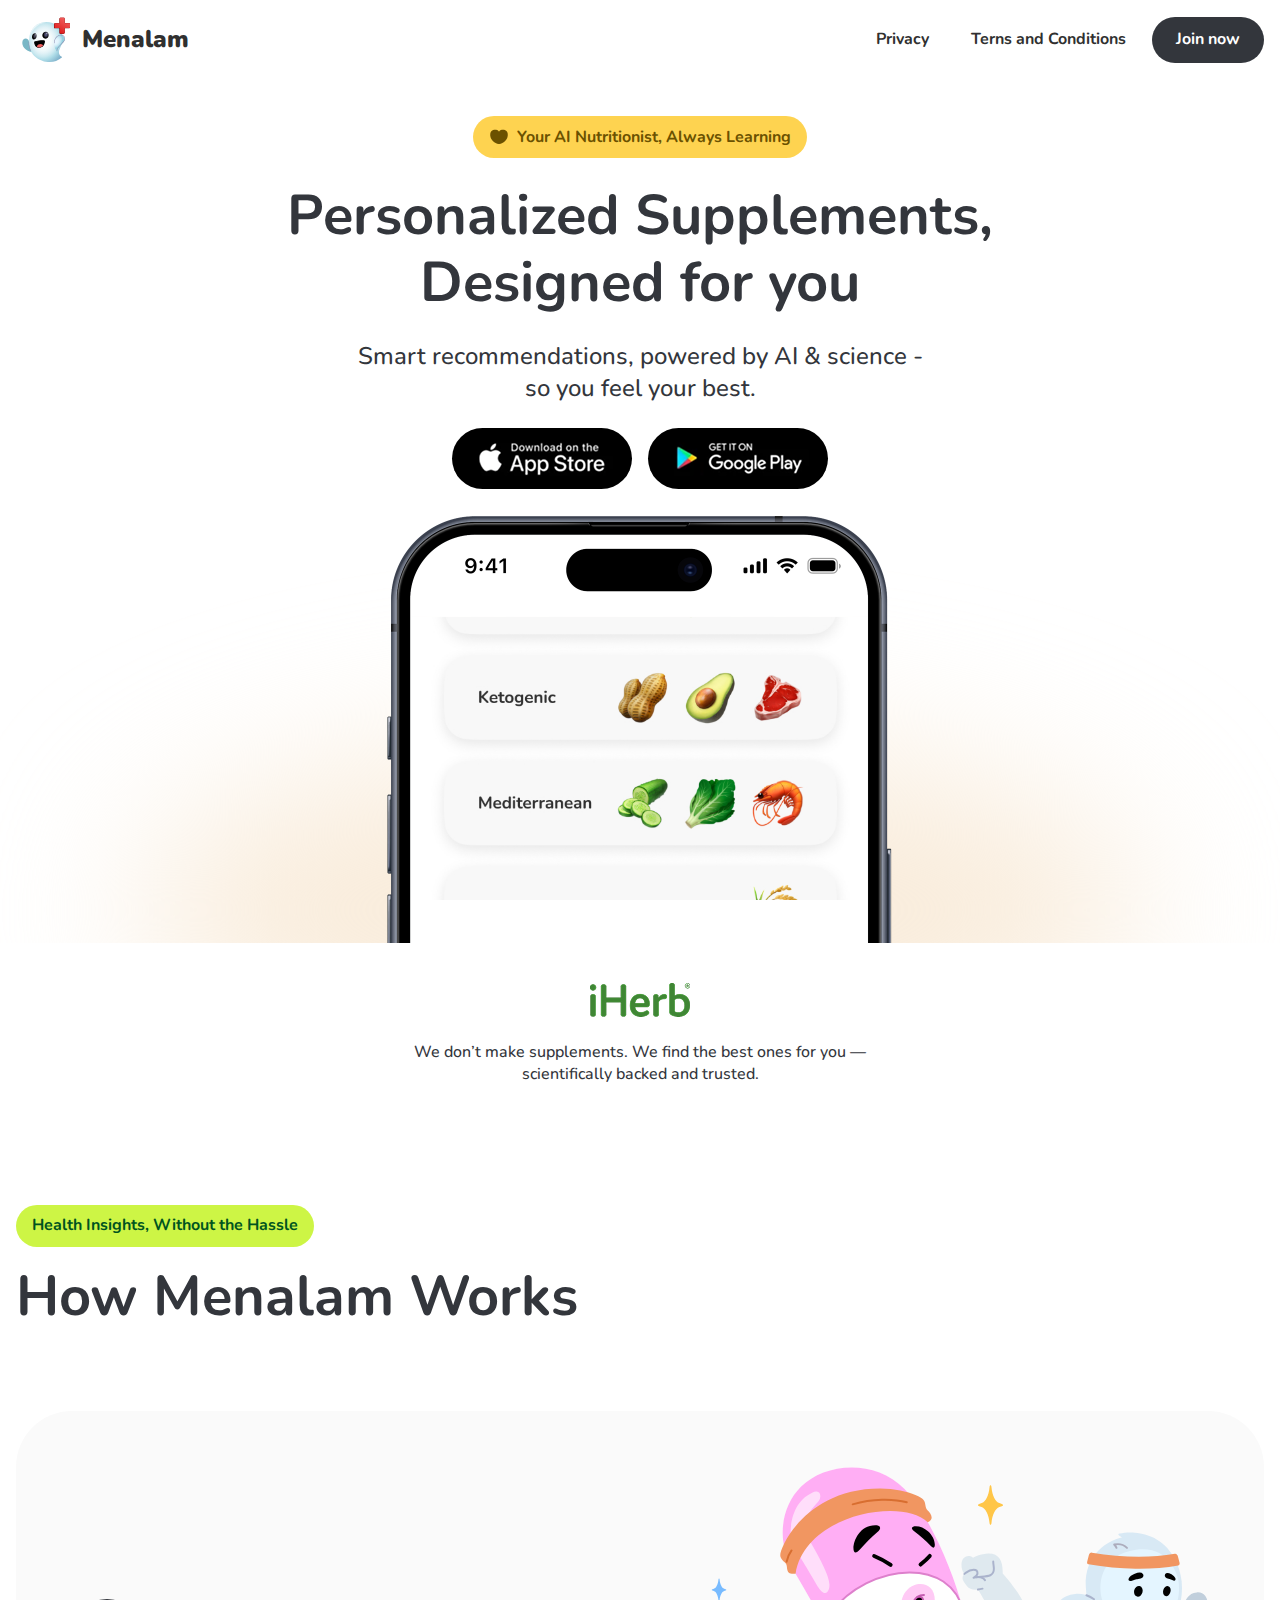
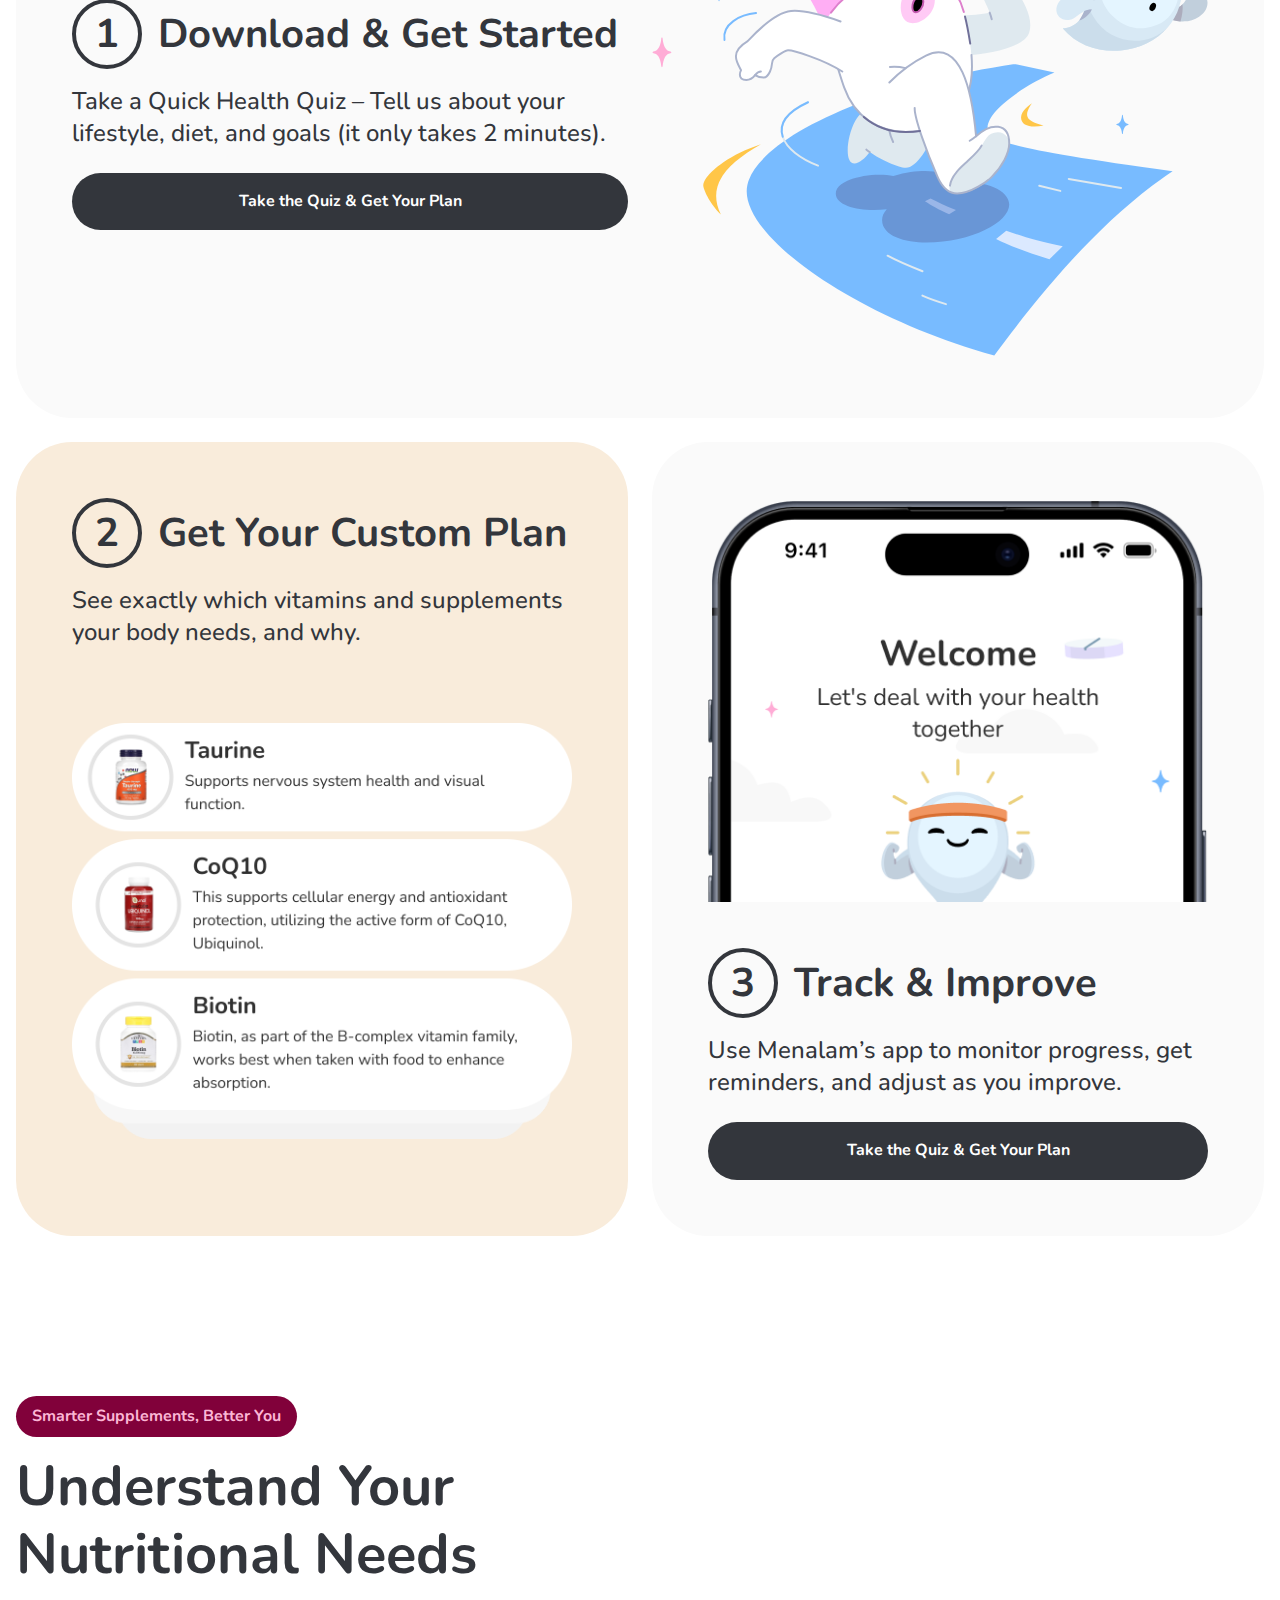
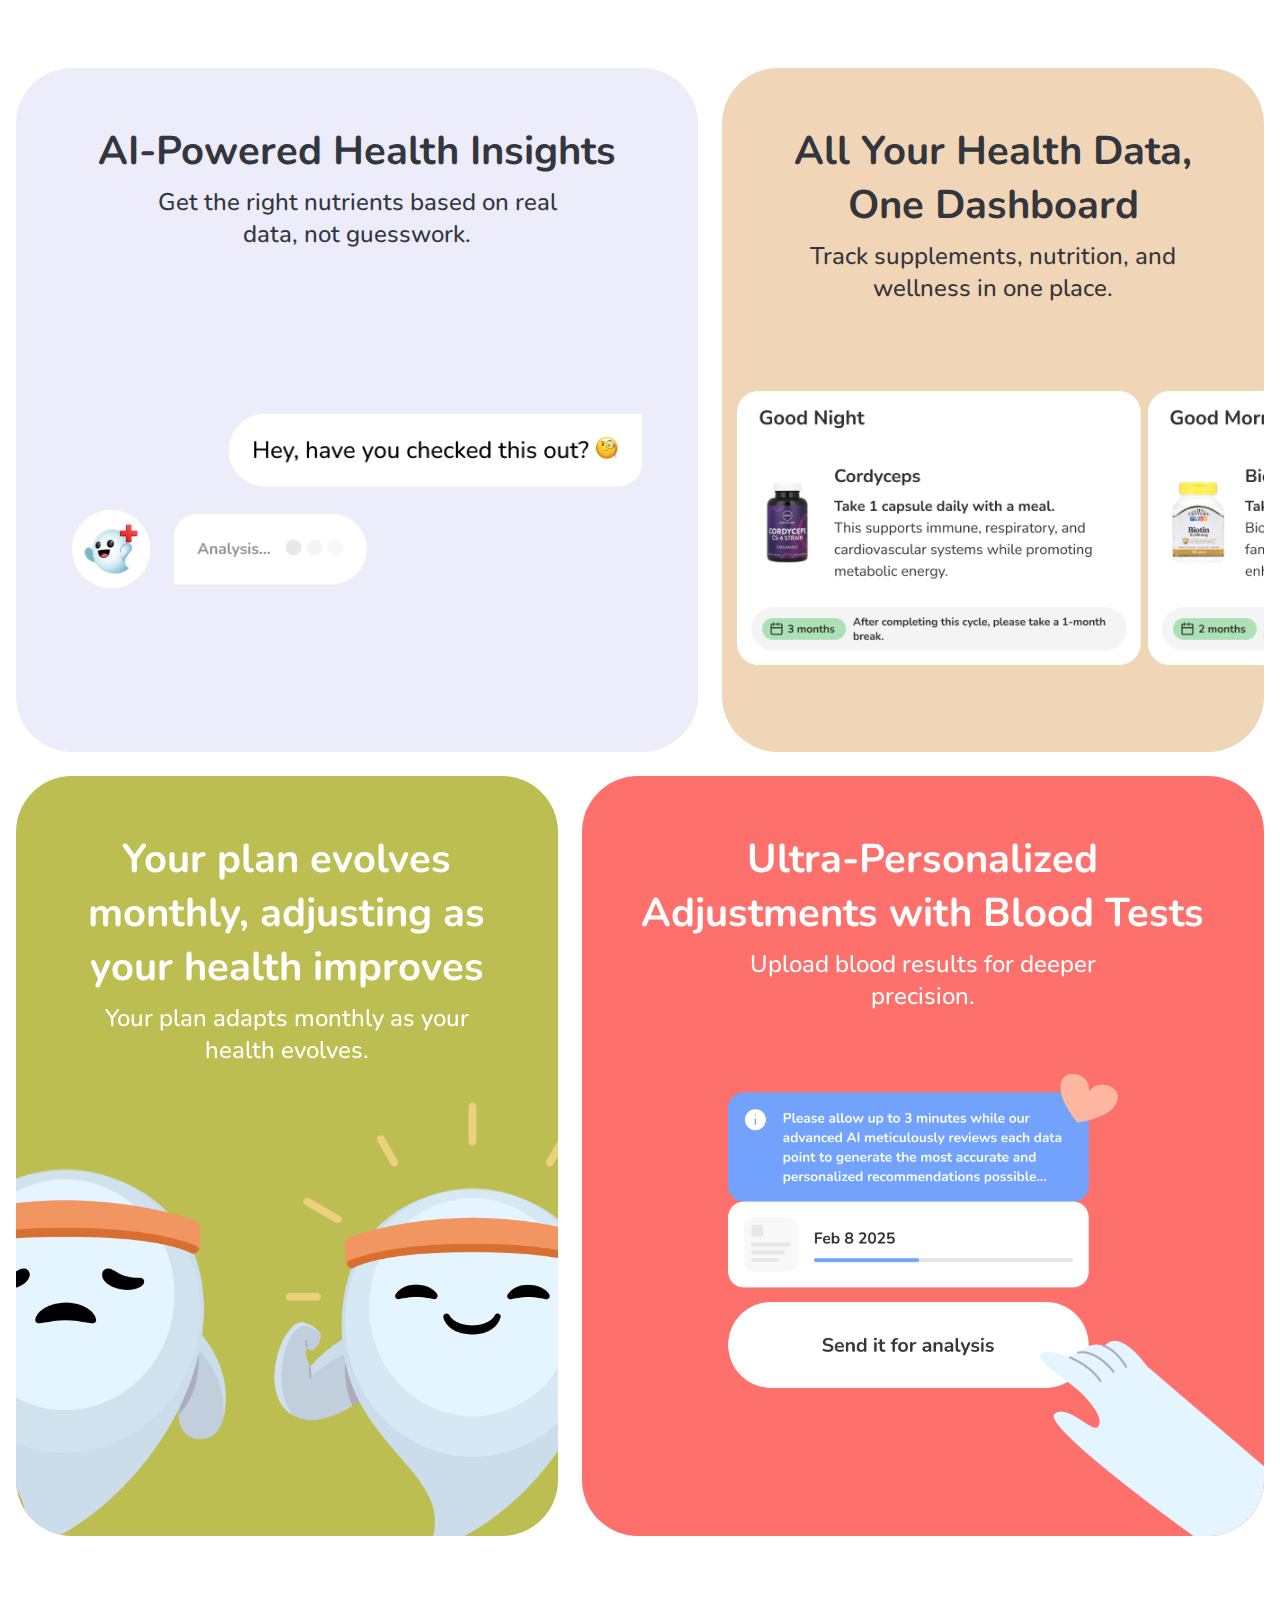
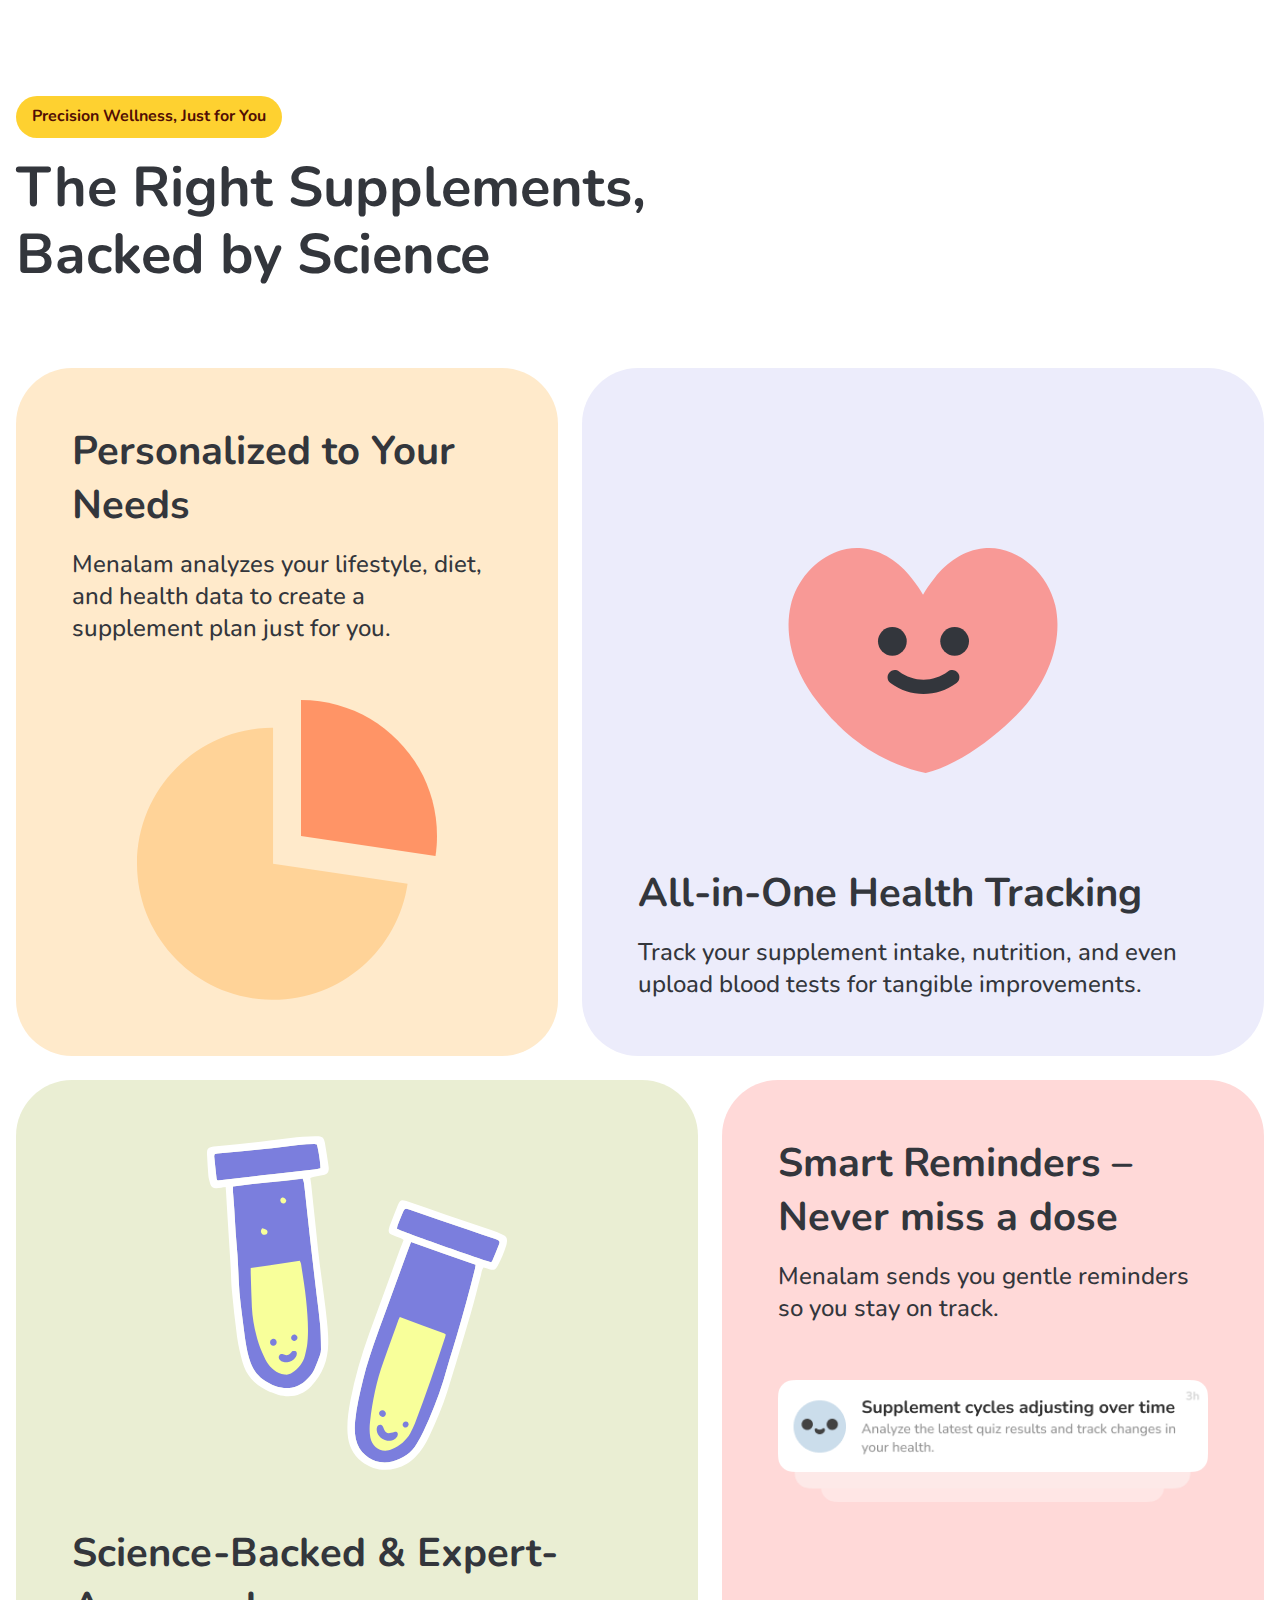
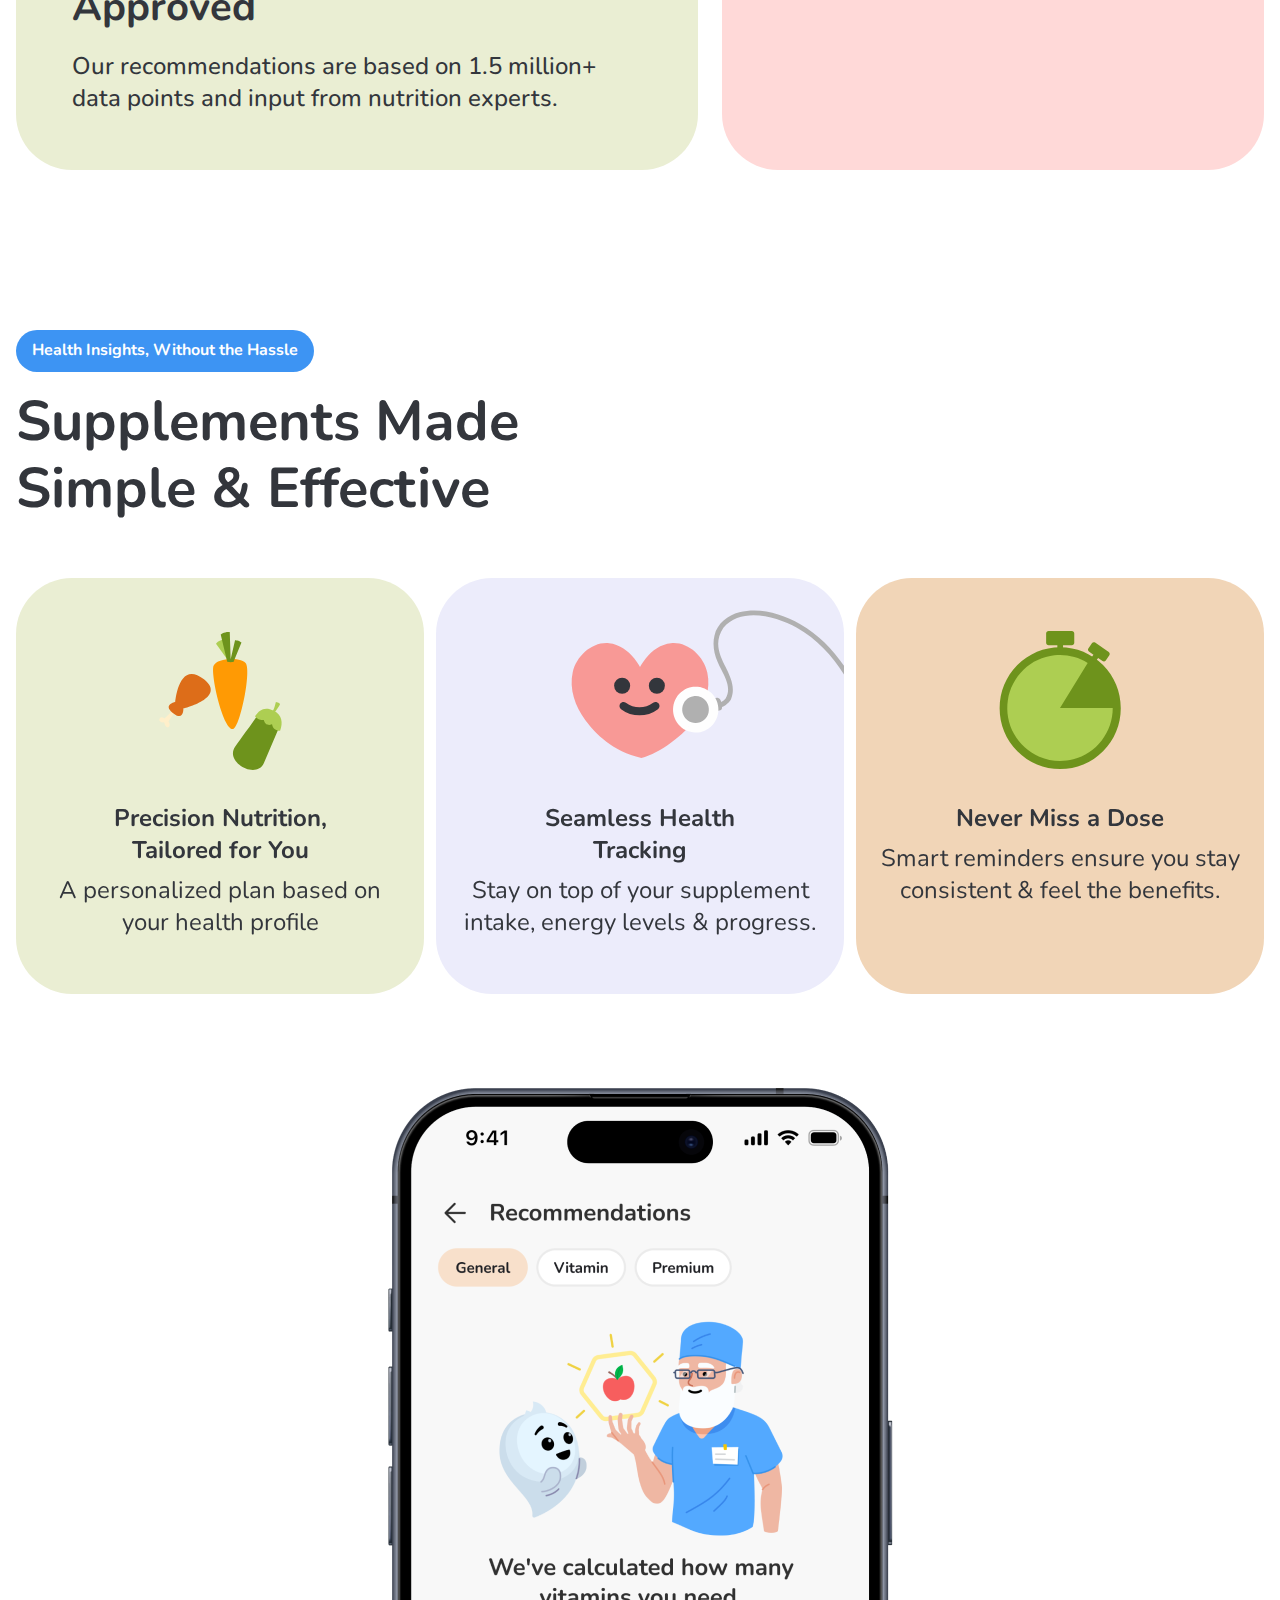
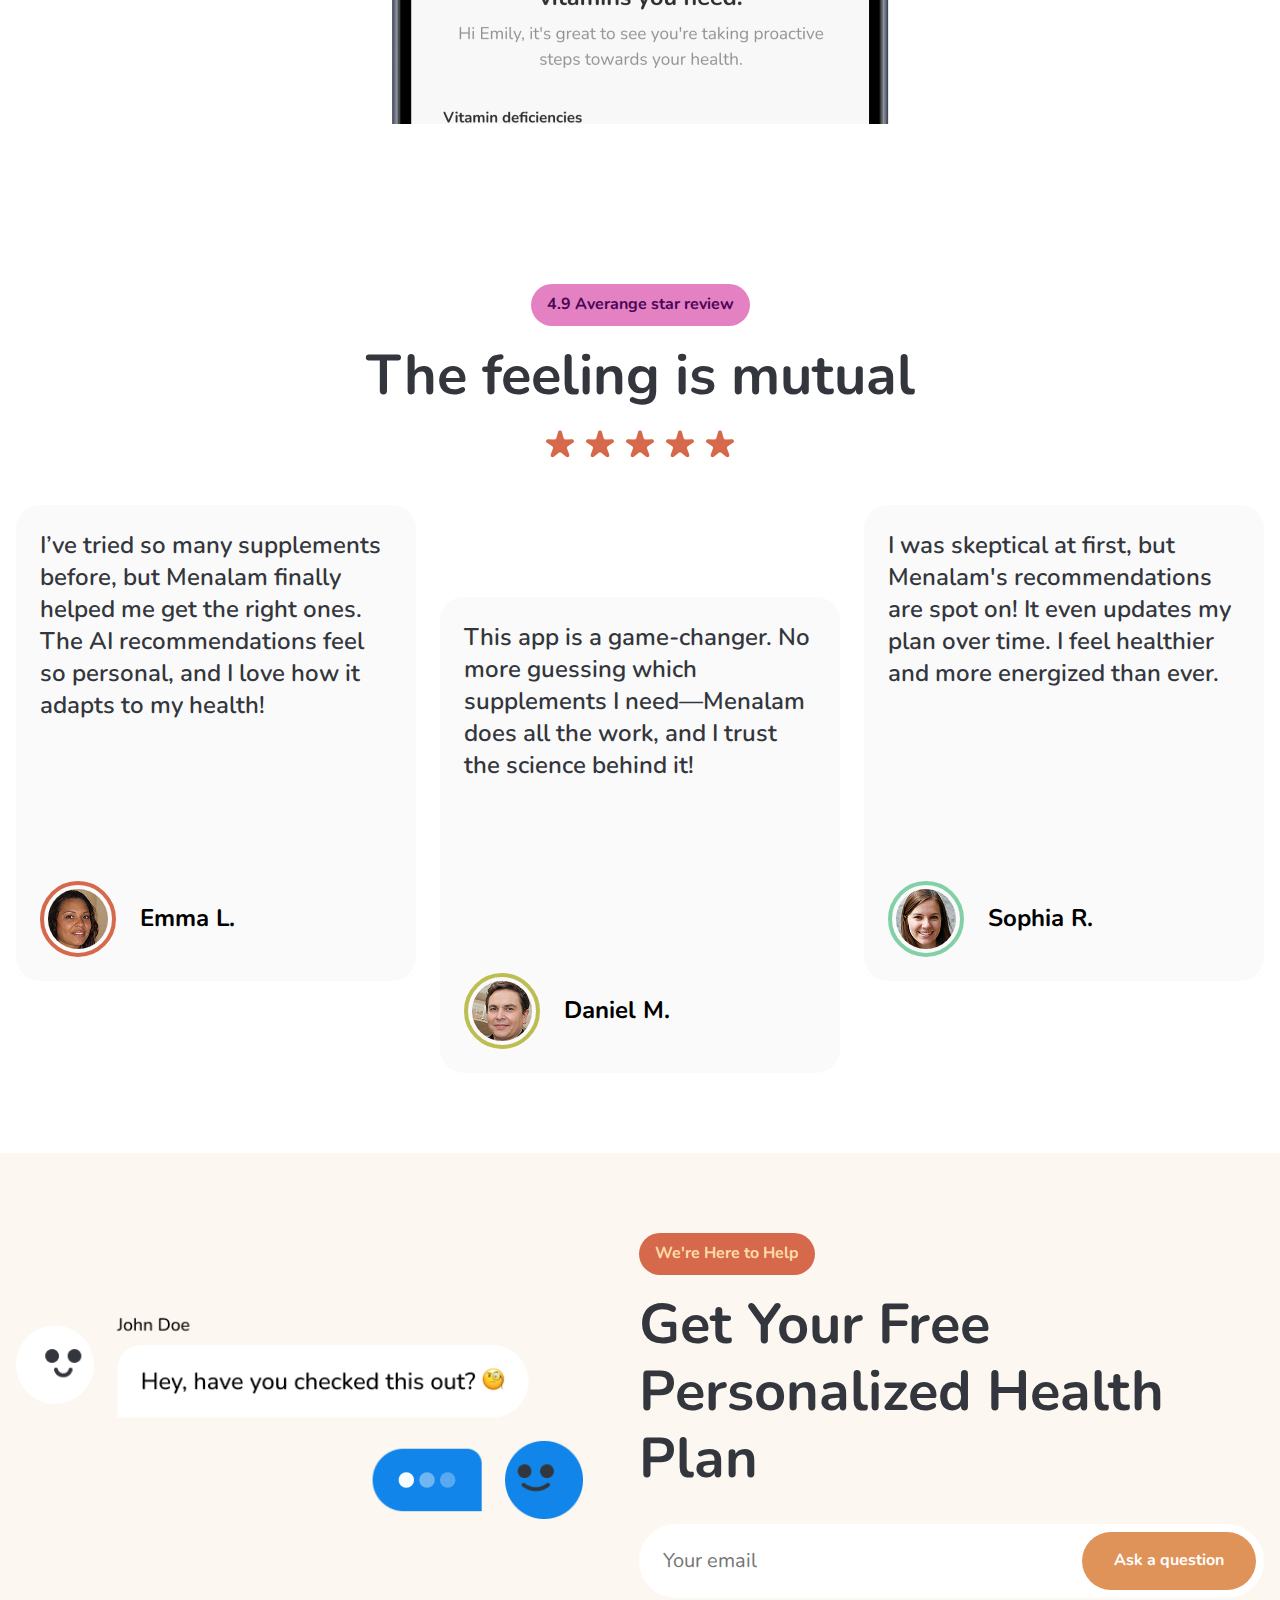
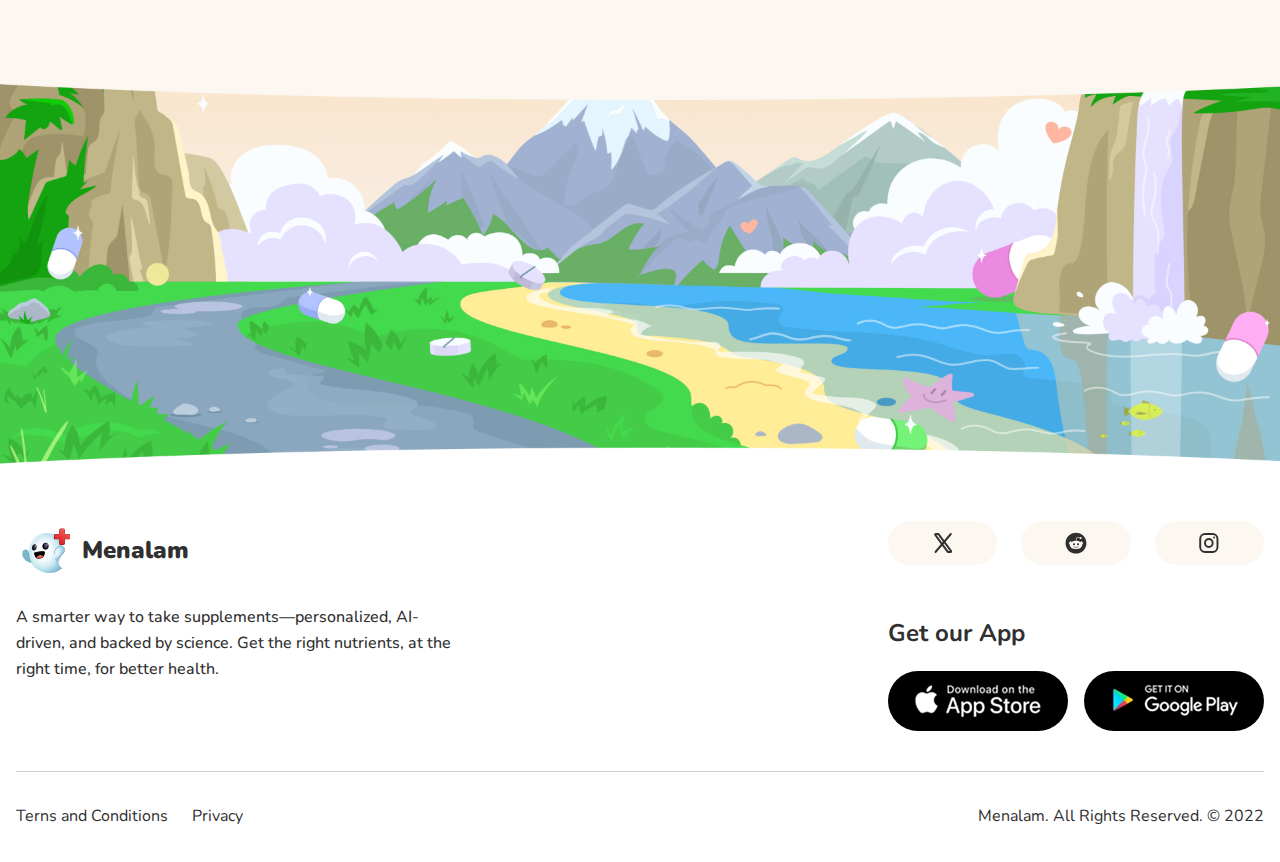
==== commit c3d06a0f: "fix: fixed footer issues" ====
--- a/index.html
+++ b/index.html
@@ -602,8 +602,11 @@
         </div>
 
         <div class="footer__copiright">
-          <div class="footer__copiright-item">© 2022</div>
-          <div class="footer__copiright-item">Menalam. All Rights Reserved.</div>
+          <div class="footer__copiright-item">
+            <a class="footer__copiright-item-link" href="#">Terns and Conditions</a>
+            <a class="footer__copiright-item-link" href="#">Privacy</a>
+          </div>
+          <div class="footer__copiright-item">Menalam. All Rights Reserved. © 2022</div>
         </div>
       </div>
     </footer>
--- a/css/index.css
+++ b/css/index.css
@@ -2204,7 +2204,29 @@
   padding: 32px 0;
   border-top: 1px solid #d0d0d0;
 }
+@media (max-width: 768px) {
+  .footer__copiright {
+    -webkit-box-orient: vertical;
+    -webkit-box-direction: normal;
+        -ms-flex-direction: column;
+            flex-direction: column;
+    -webkit-box-align: center;
+        -ms-flex-align: center;
+            align-items: center;
+    gap: 10px;
+  }
+}
 .footer__copiright-item {
+  display: -webkit-box;
+  display: -ms-flexbox;
+  display: flex;
+  -webkit-box-align: center;
+      -ms-flex-align: center;
+          align-items: center;
+  -webkit-box-pack: center;
+      -ms-flex-pack: center;
+          justify-content: center;
+  gap: 24px;
   font-weight: 400;
   font-size: 16px;
   line-height: 162%;
@@ -2214,4 +2236,10 @@
   -webkit-box-flex: 0;
       -ms-flex: 0 0 auto;
           flex: 0 0 auto;
+}
+.footer__copiright-item-link {
+  -webkit-box-flex: 0;
+      -ms-flex: 0 0 auto;
+          flex: 0 0 auto;
+  color: inherit;
 }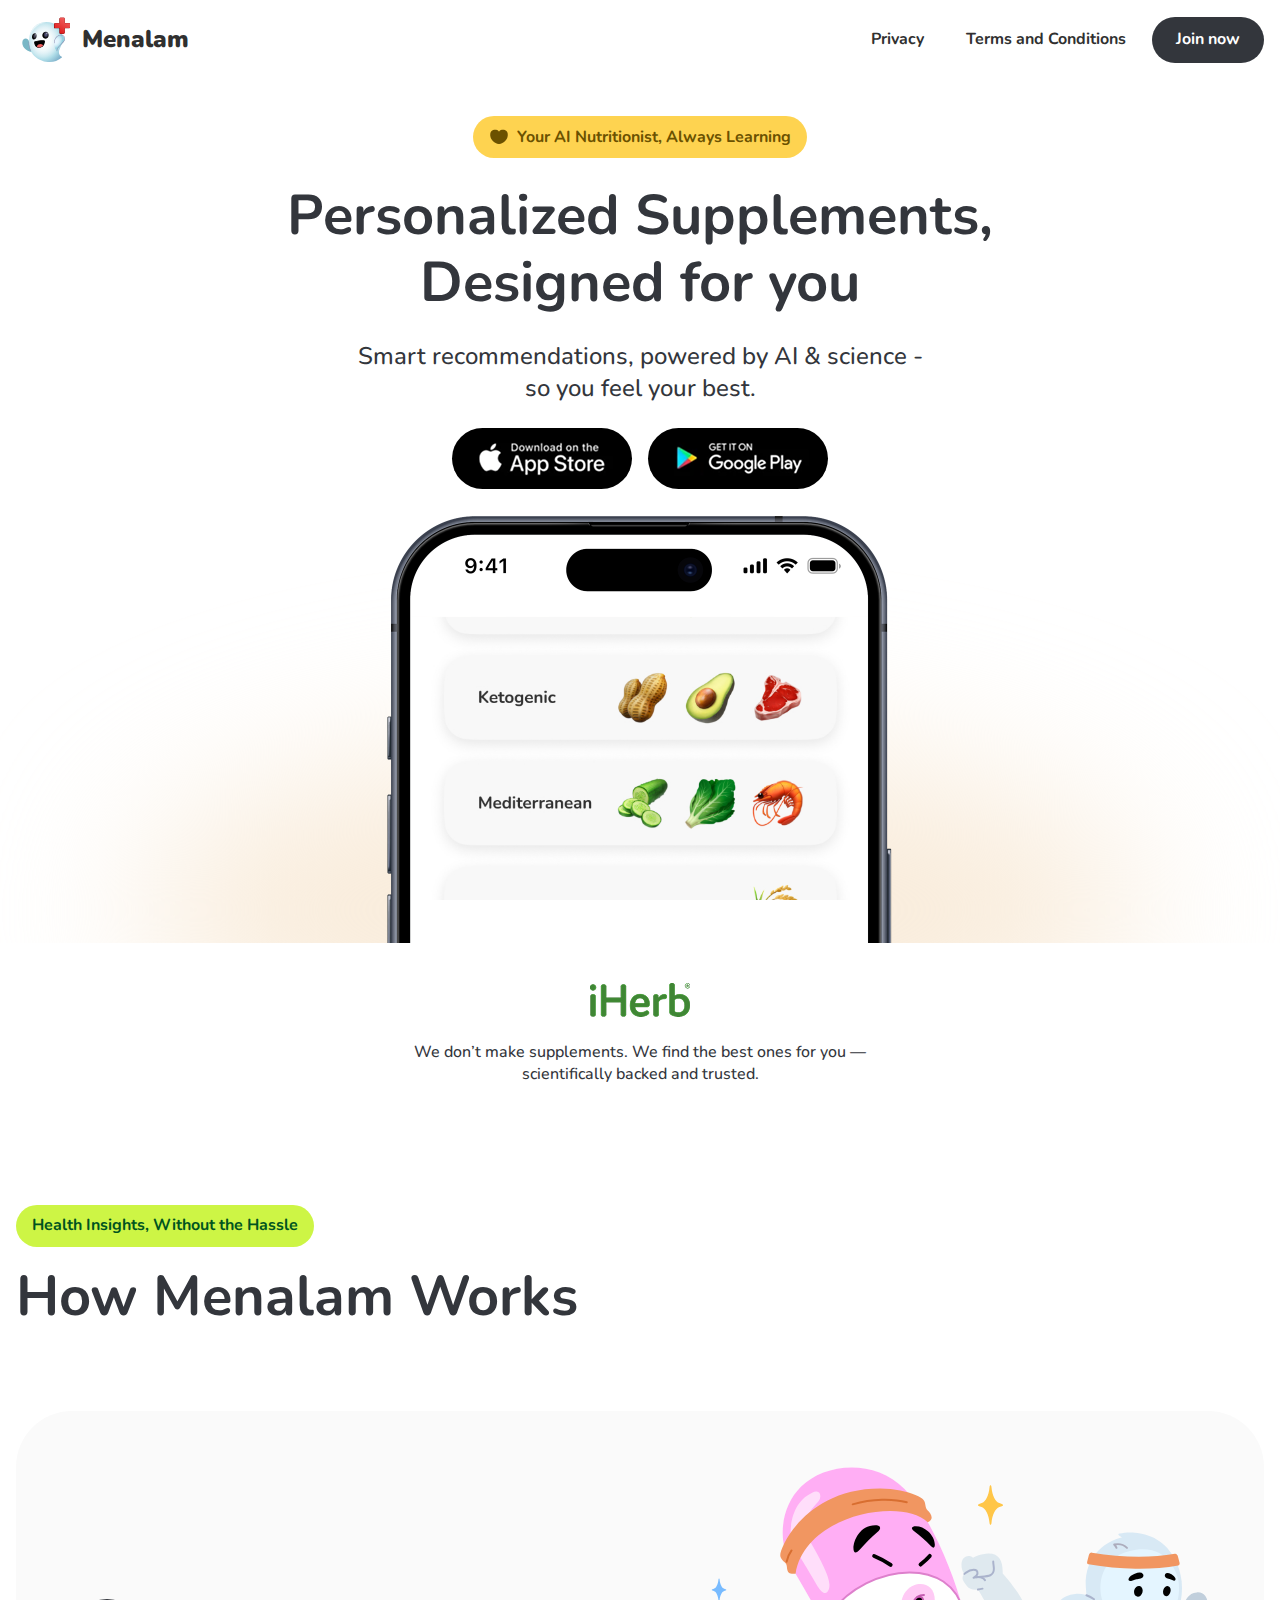
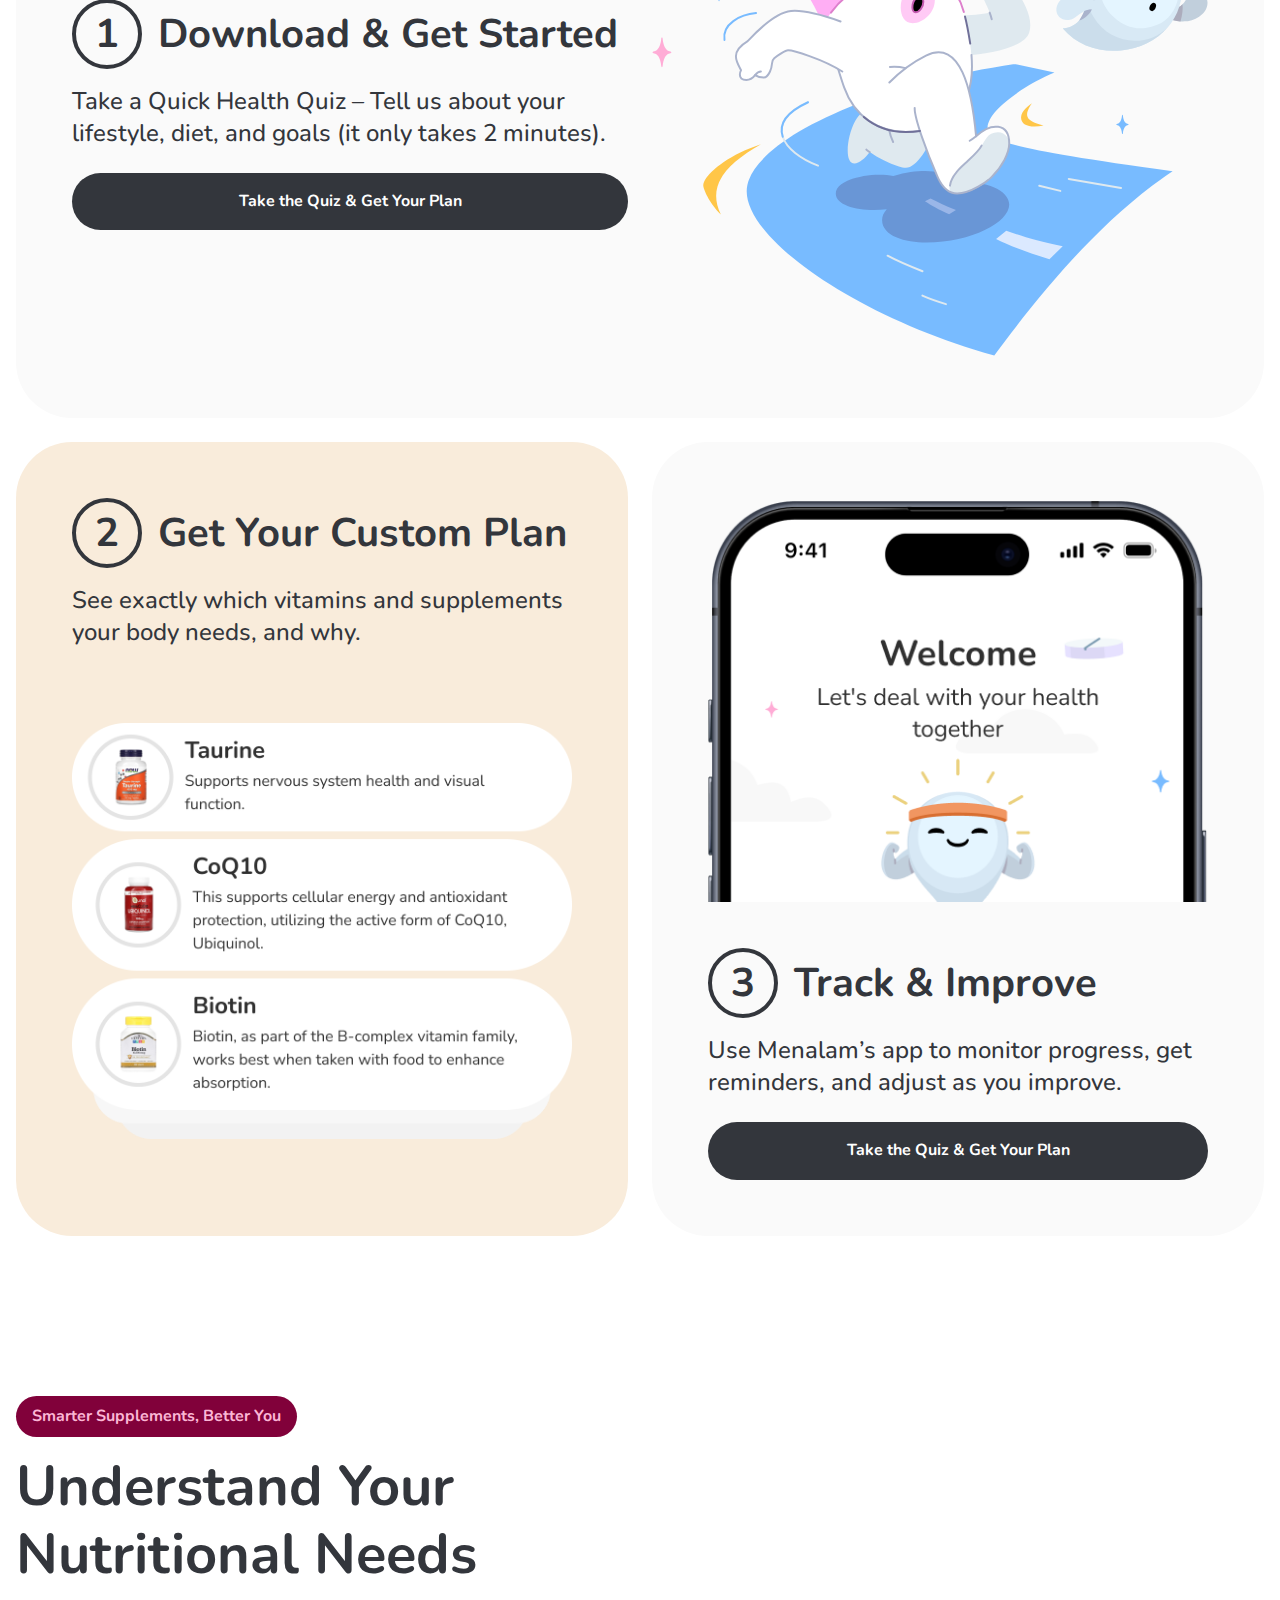
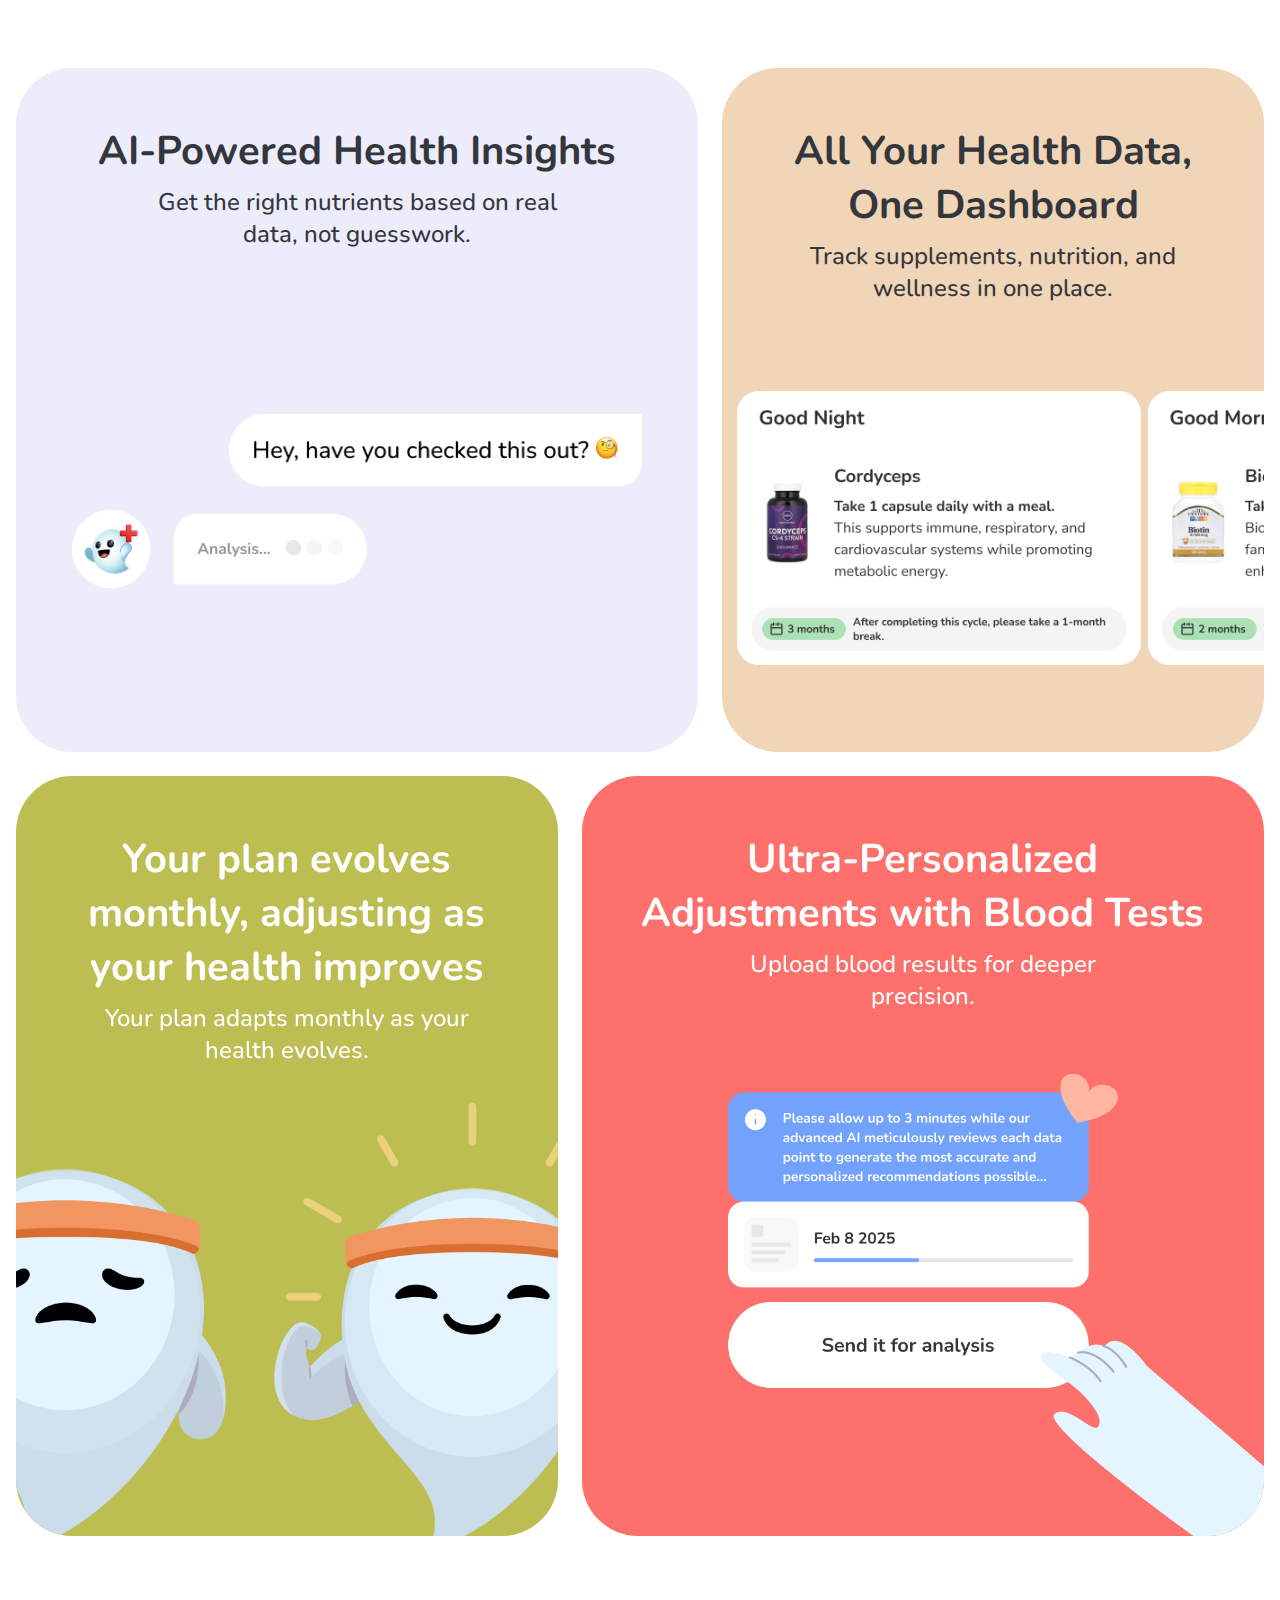
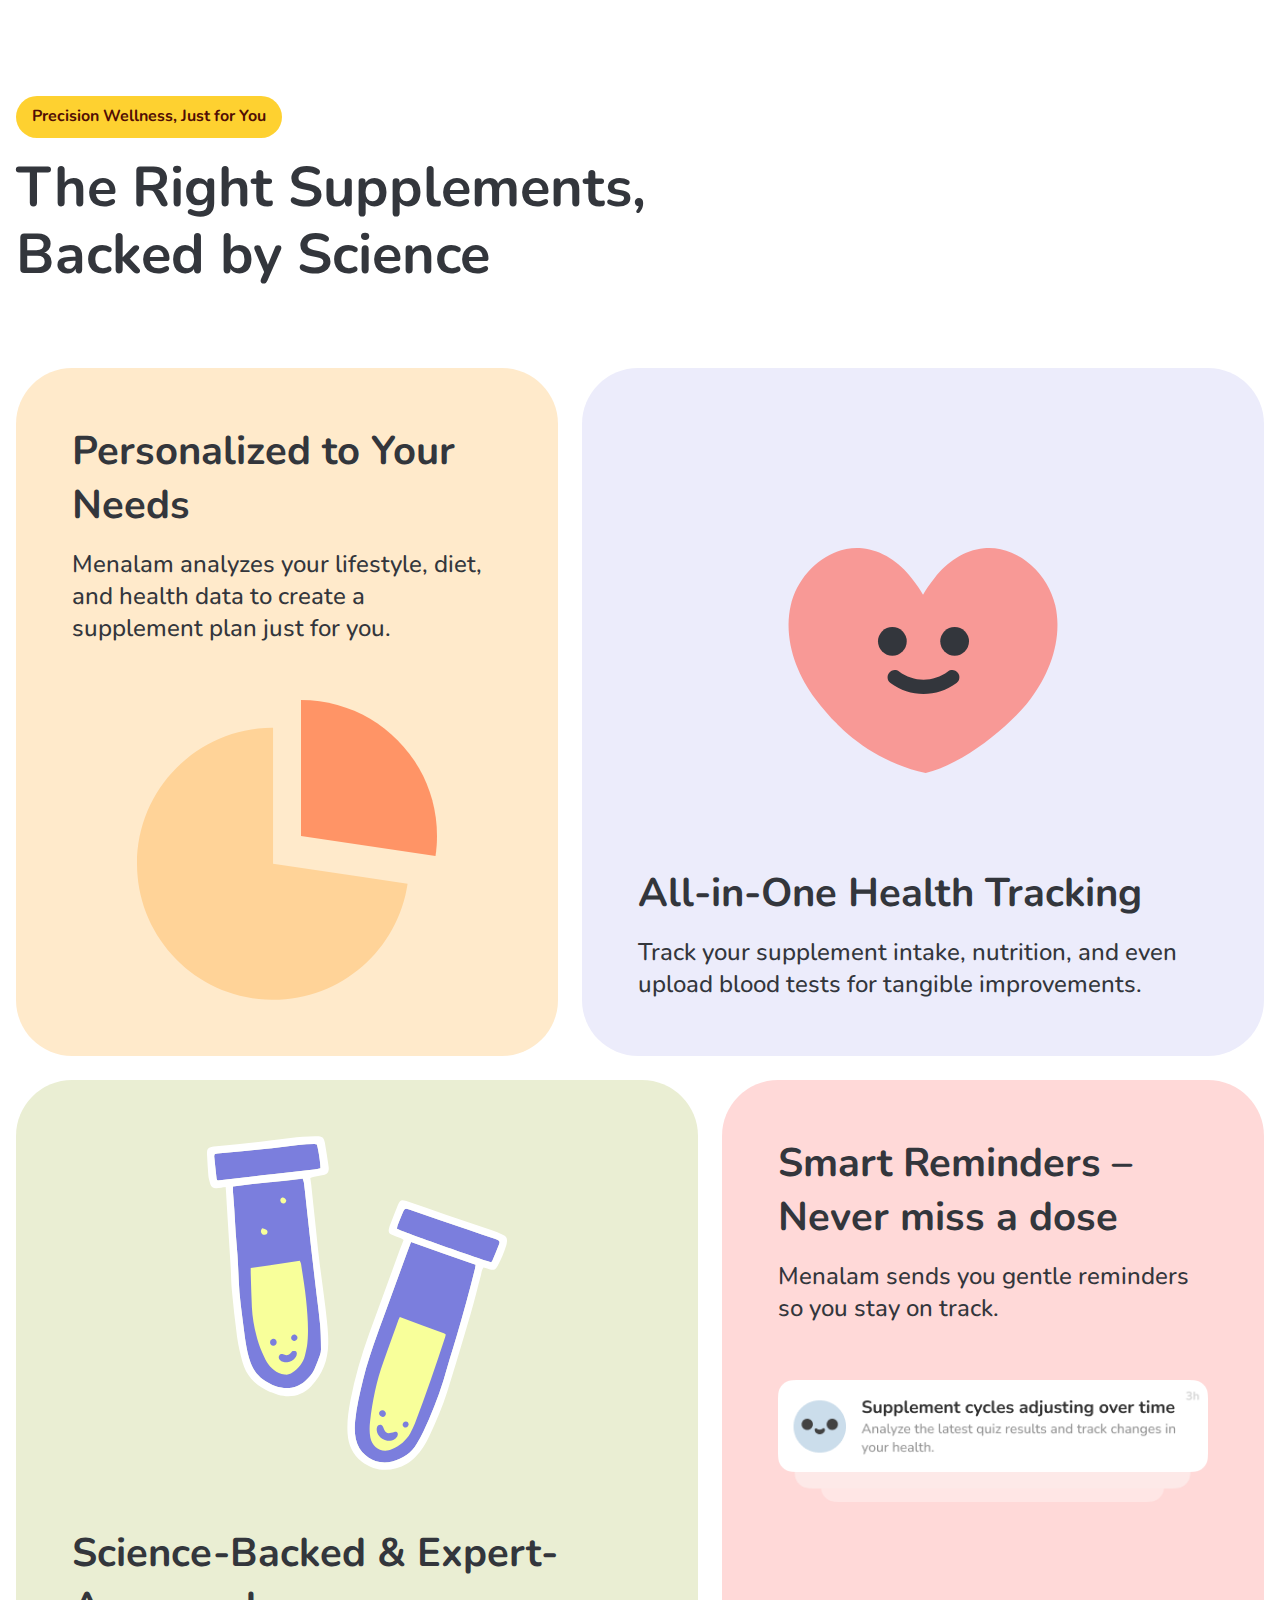
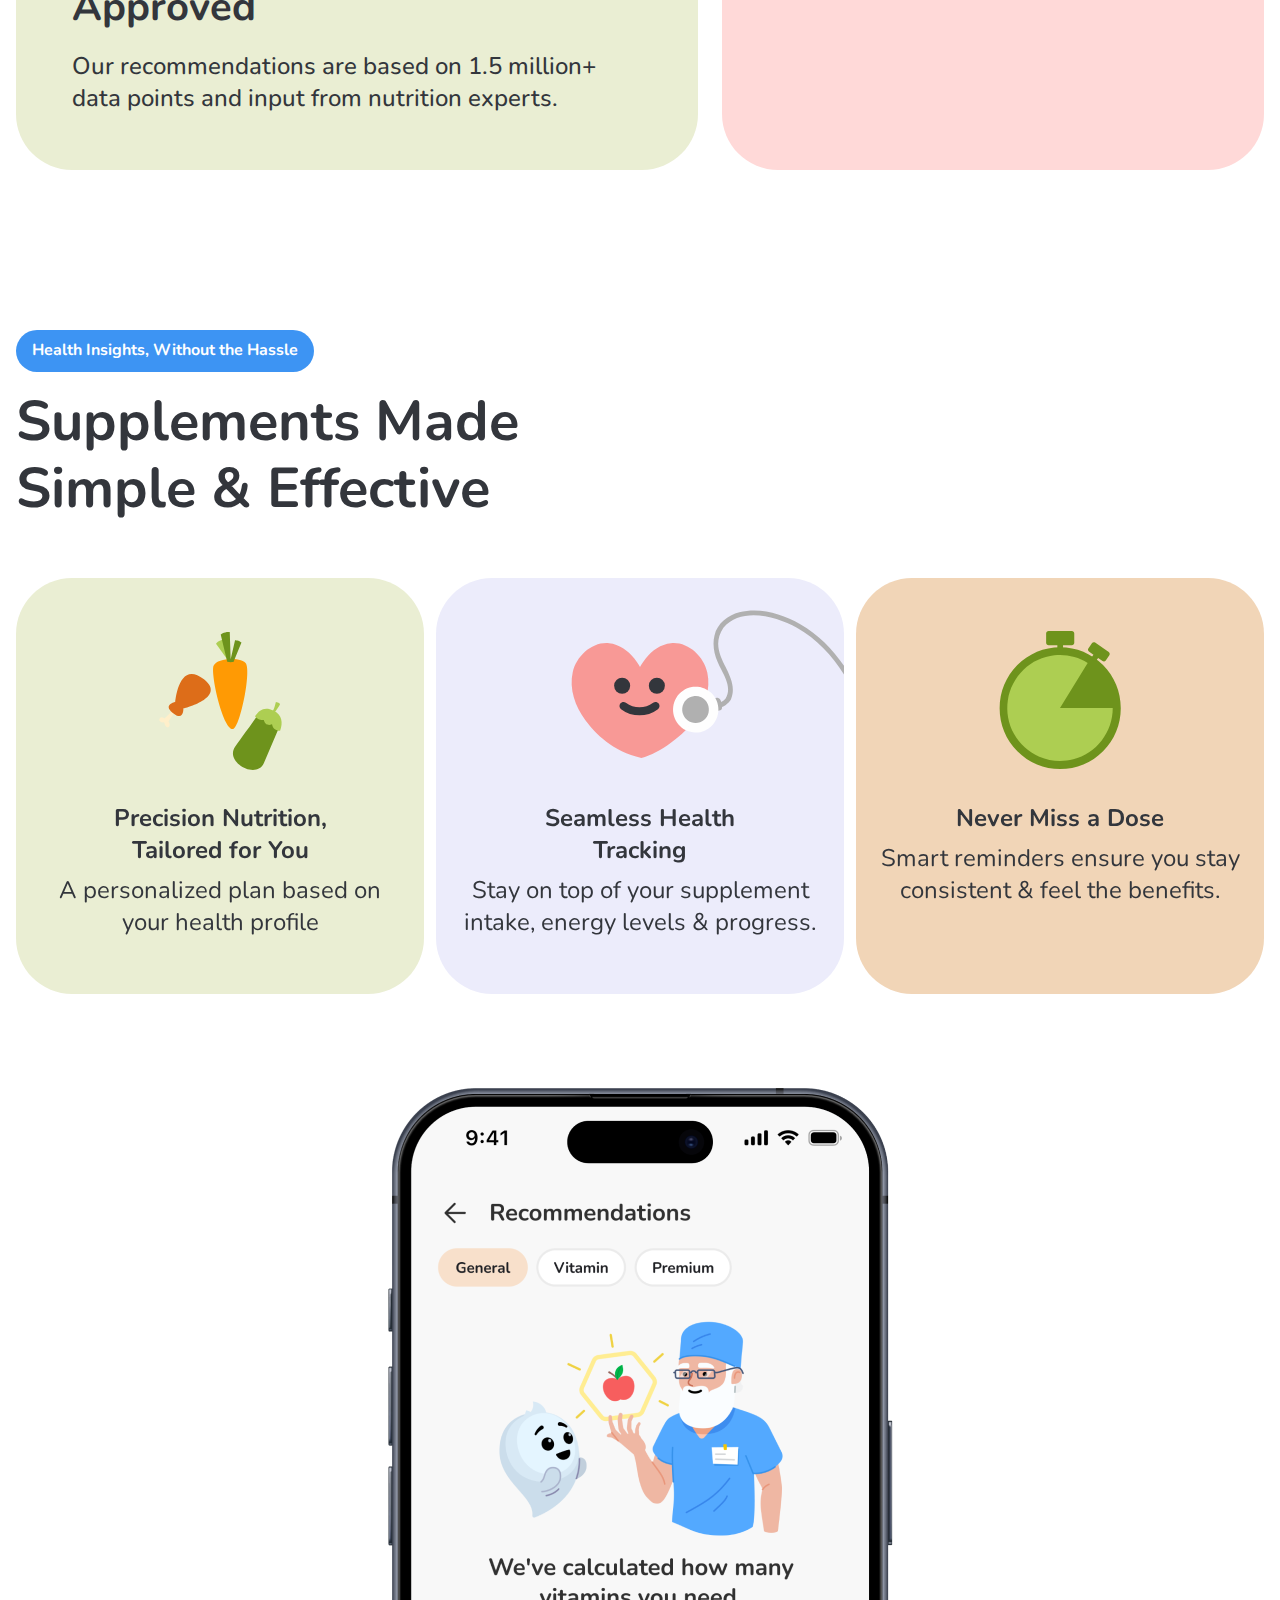
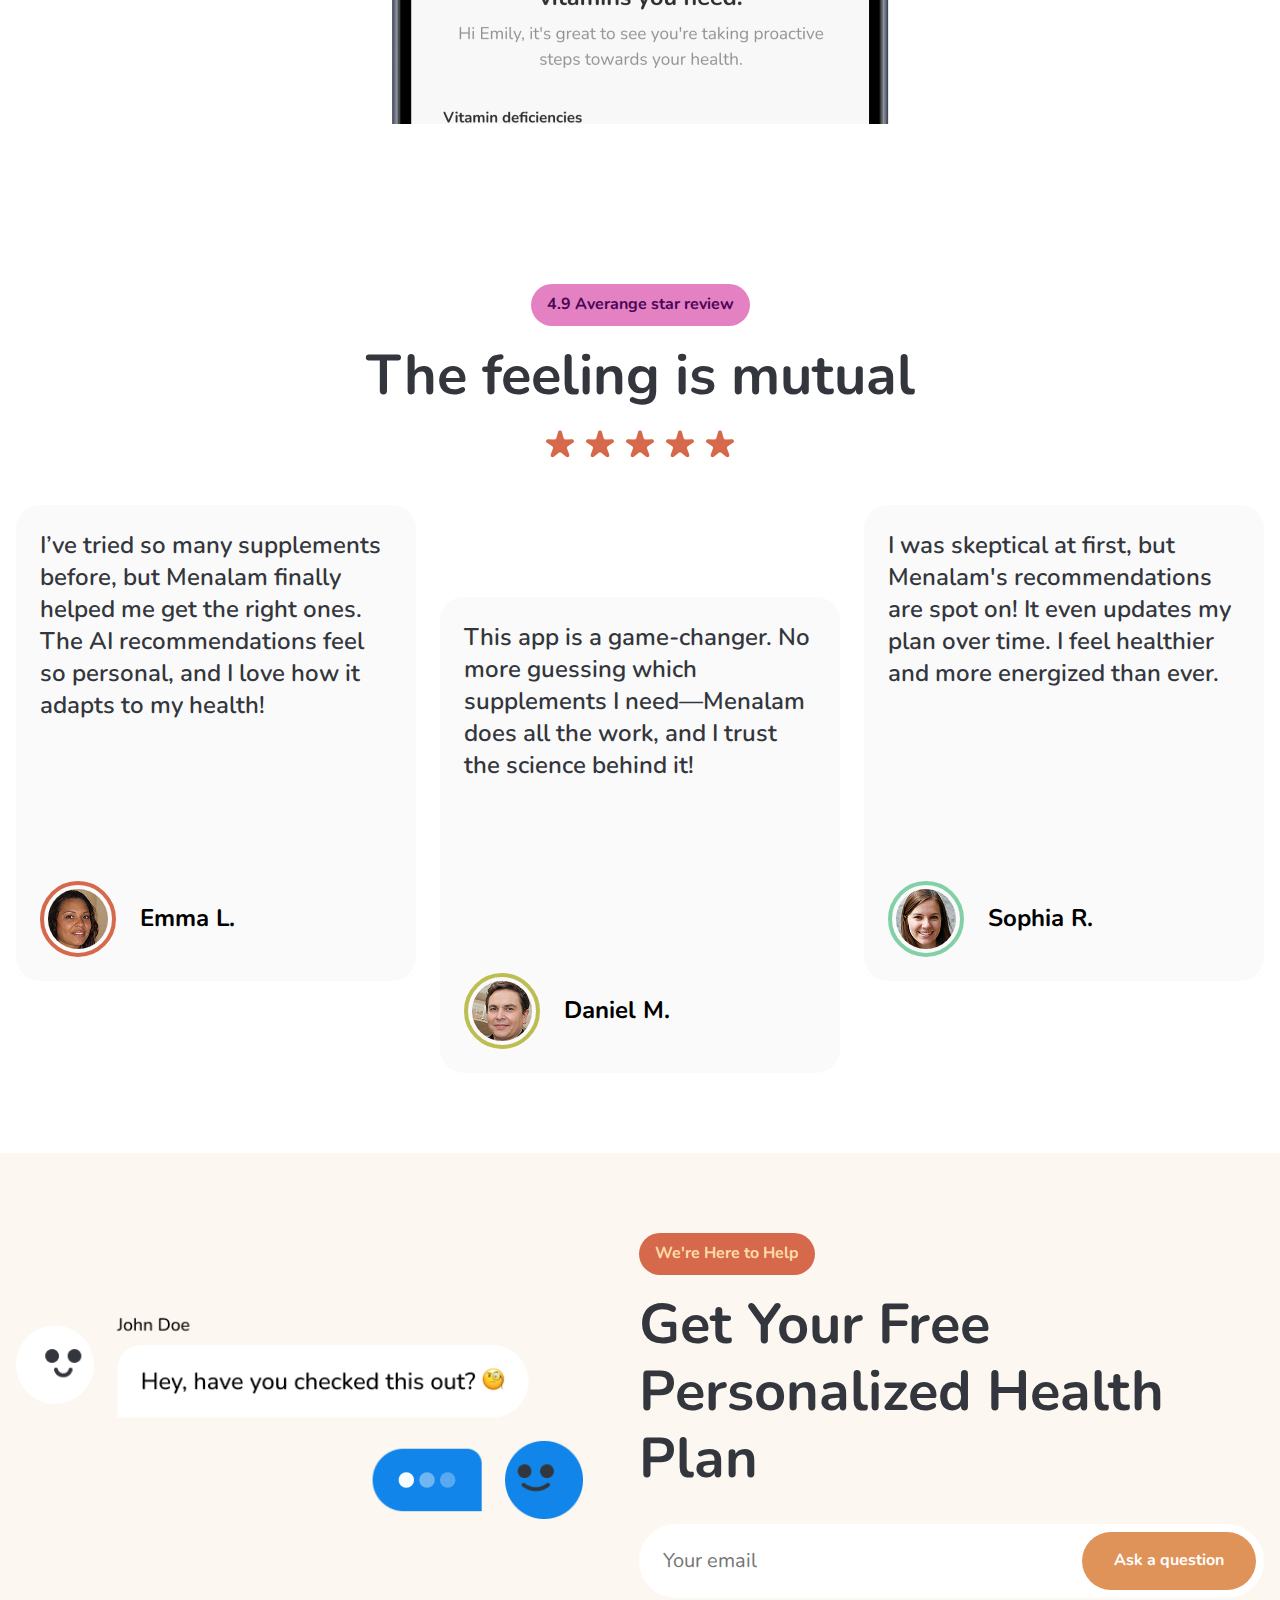
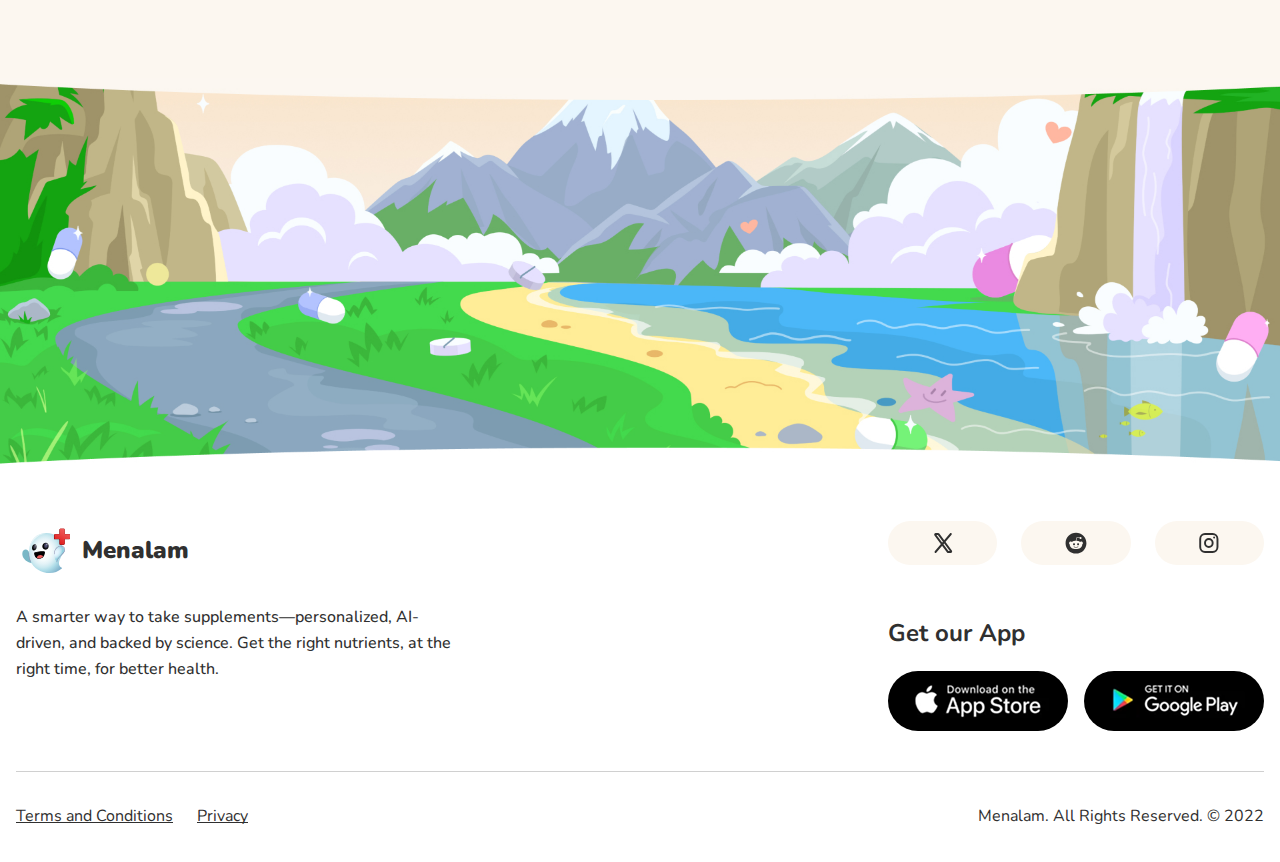
==== commit 538ca1f8: "feat: added privacy & terms" ====
--- a/index.html
+++ b/index.html
@@ -17,7 +17,7 @@
       <div class="container">
         <div class="header__content">
           <div class="header__logo">
-            <a class="header__logo-link" href="#">
+            <a class="header__logo-link" href="./">
               <img class="header__logo-link-image" src="./assets/logo.svg" alt="logo" />
               <span class="header__logo-link-text">Menalam</span>
             </a>
@@ -32,13 +32,13 @@
                 <a class="header__nav-menu-item-link" href="#">About</a>
               </li> -->
               <li class="header__nav-menu-item">
-                <a class="header__nav-menu-item-link" href="#">Privacy</a>
+                <a class="header__nav-menu-item-link" href="./privacy.html">Privacy</a>
               </li>
               <!-- <li class="header__nav-menu-item">
                 <a class="header__nav-menu-item-link" href="#">Contact</a>
               </li> -->
               <li class="header__nav-menu-item">
-                <a class="header__nav-menu-item-link" href="#">Terns and Conditions</a>
+                <a class="header__nav-menu-item-link" href="./terms.html">Terms and Conditions</a>
               </li>
               <li class="header__nav-menu-item">
                 <a
@@ -603,8 +603,8 @@
 
         <div class="footer__copiright">
           <div class="footer__copiright-item">
-            <a class="footer__copiright-item-link" href="#">Terns and Conditions</a>
-            <a class="footer__copiright-item-link" href="#">Privacy</a>
+            <a class="footer__copiright-item-link" href="./terms.html">Terms and Conditions</a>
+            <a class="footer__copiright-item-link" href="./privacy.html">Privacy</a>
           </div>
           <div class="footer__copiright-item">Menalam. All Rights Reserved. © 2022</div>
         </div>
--- a/css/index.css
+++ b/css/index.css
@@ -2020,6 +2020,55 @@
   background-color: #ffd9d8;
 }
 
+.info-page {
+  padding: 80px 0;
+}
+@media (max-width: 576px) {
+  .info-page {
+    padding: 40px 0;
+  }
+}
+.info-page h2 {
+  margin: 0 0 40px;
+  font-weight: 700;
+  font-size: 56px;
+  line-height: 120%;
+  color: #33363c;
+}
+.info-page h3 {
+  margin: 40px 0 16px;
+  font-weight: 700;
+  font-size: 32px;
+  color: #33363c;
+}
+.info-page h4 {
+  margin: 0 0 8px;
+  font-weight: 700;
+  font-size: 16px;
+  color: #33363c;
+}
+.info-page p {
+  margin: 0 0 16px;
+  font-weight: 500;
+  font-size: 16px;
+  color: #33363c;
+}
+.info-page p b {
+  font-weight: 700;
+}
+.info-page ul {
+  margin: 0 0 16px;
+  padding-left: 24px;
+  font-weight: 500;
+  font-size: 16px;
+  color: #33363c;
+}
+.info-page__disclaimer {
+  padding-top: 40px;
+  margin-top: 40px;
+  border-top: 1px solid #e4e4e4;
+}
+
 .footer__content {
   display: -webkit-box;
   display: -ms-flexbox;
@@ -2241,5 +2290,8 @@
   -webkit-box-flex: 0;
       -ms-flex: 0 0 auto;
           flex: 0 0 auto;
+  text-decoration: underline;
+  -webkit-text-decoration-skip-ink: none;
+          text-decoration-skip-ink: none;
   color: inherit;
 }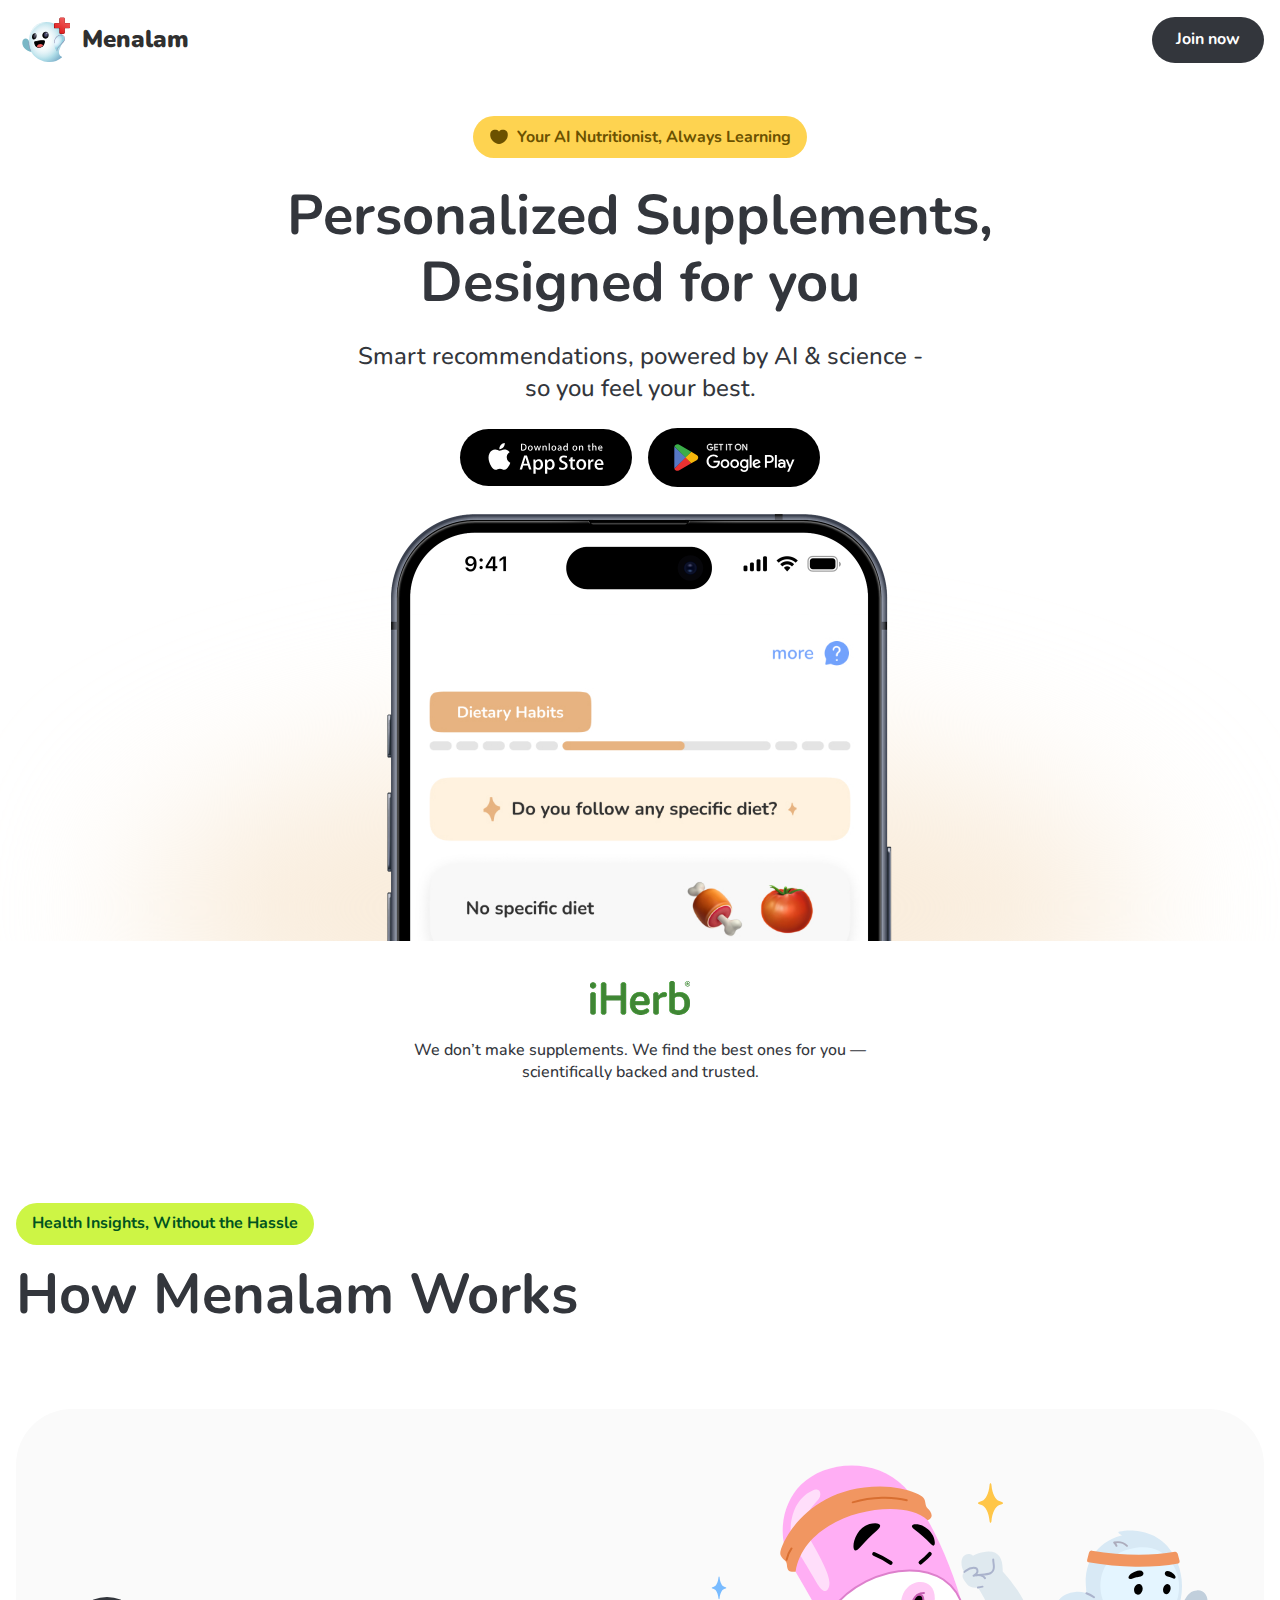
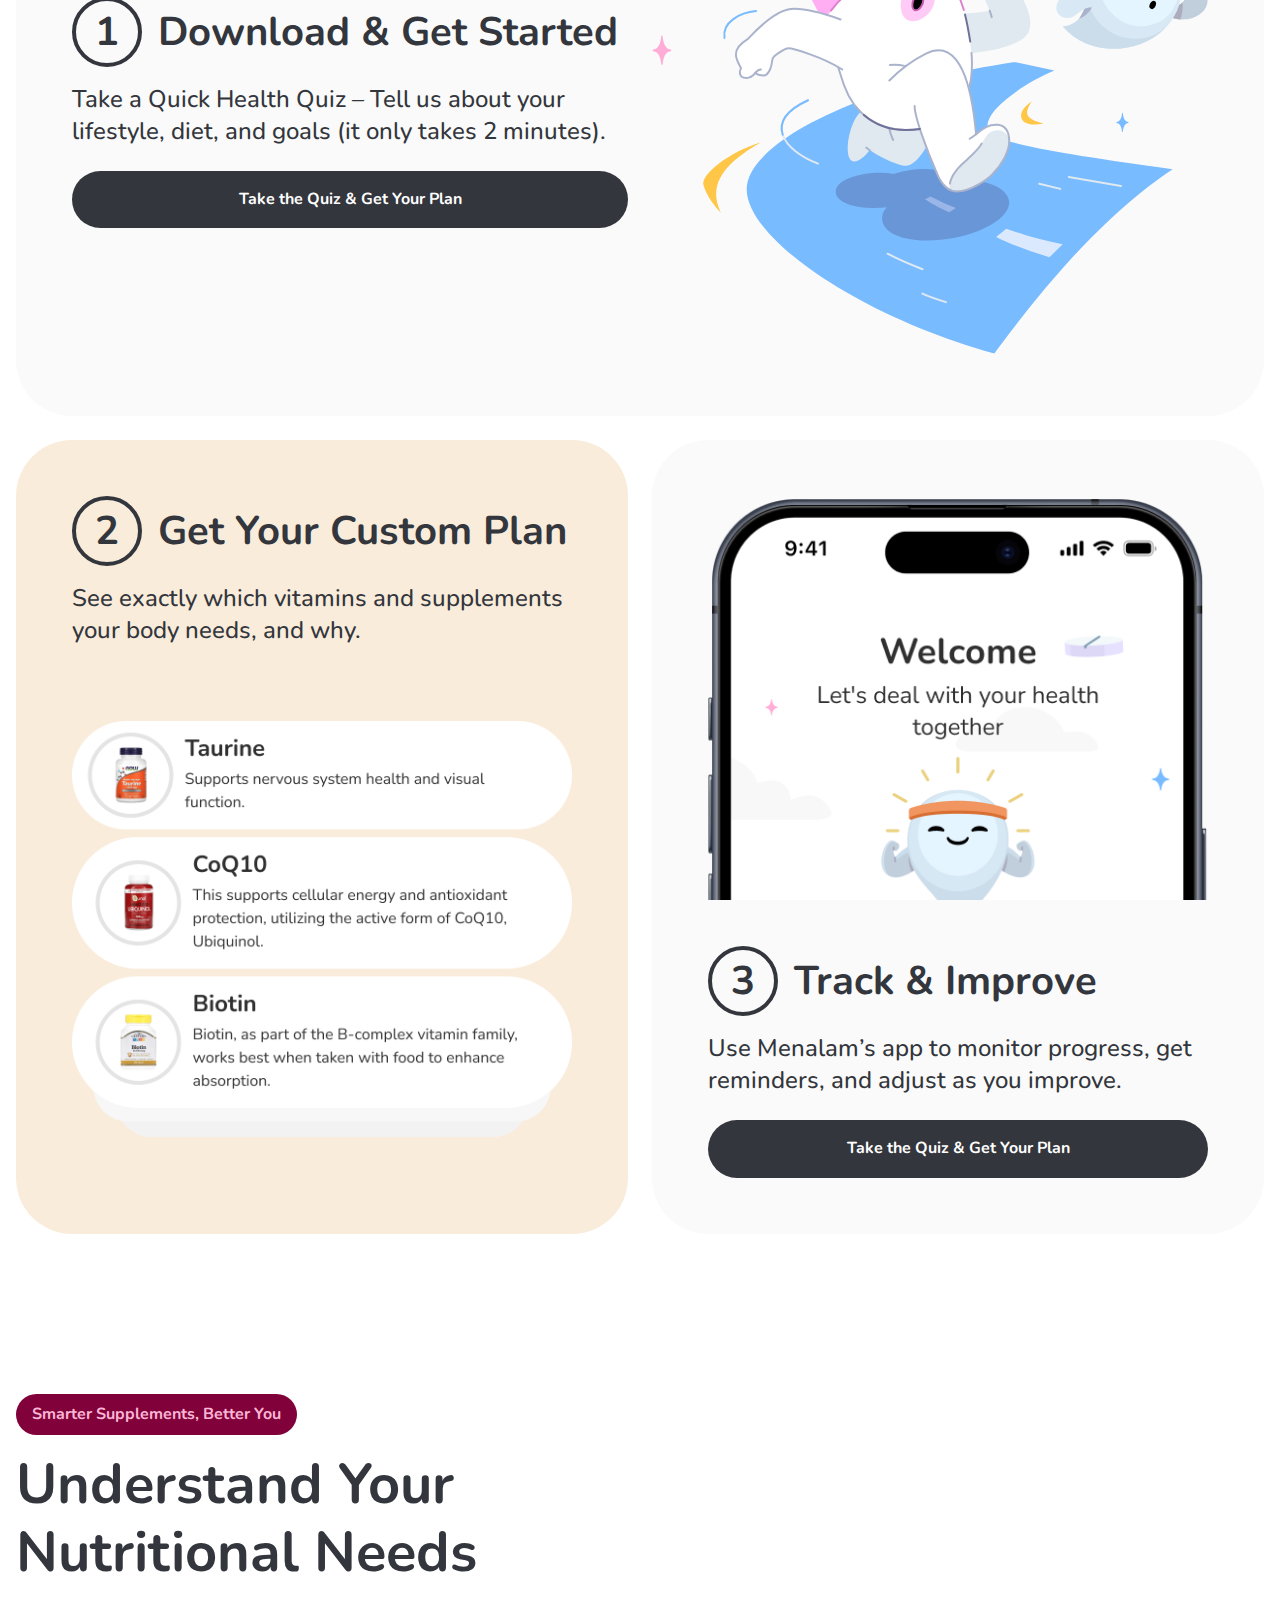
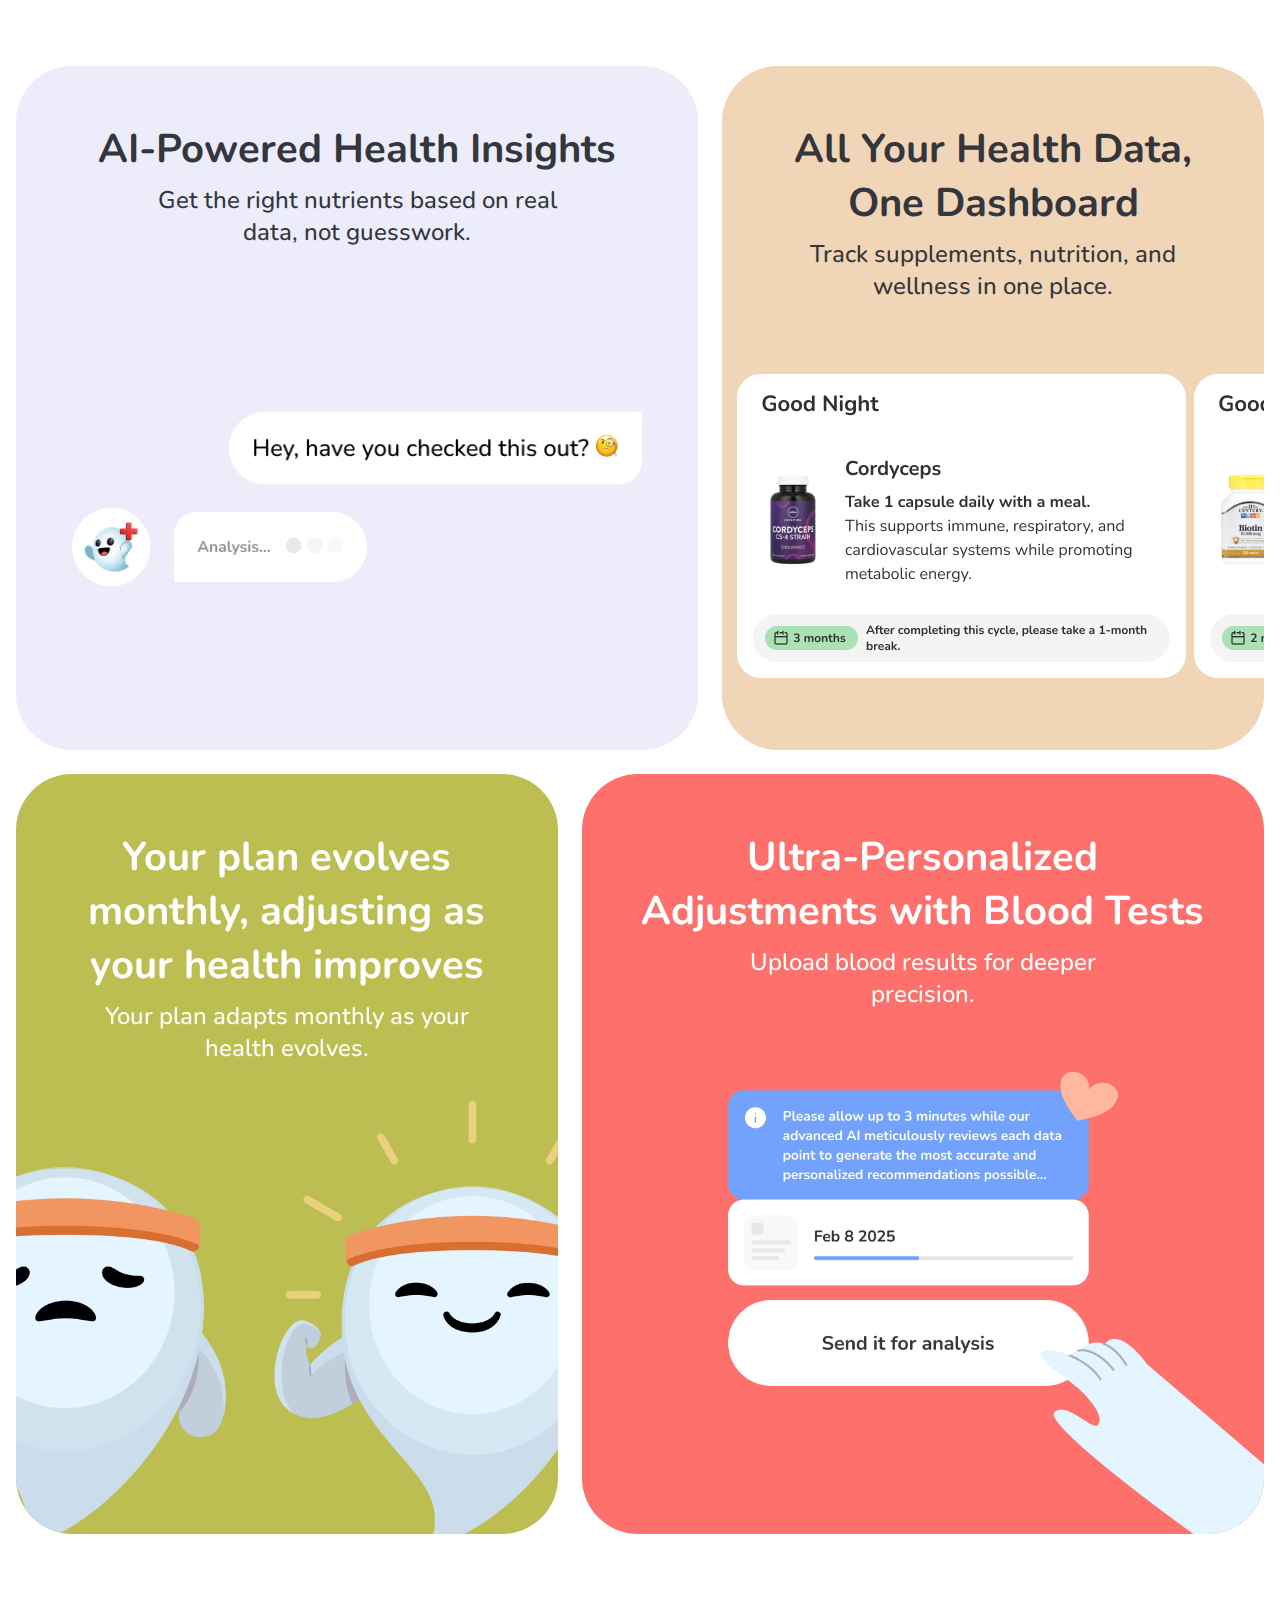
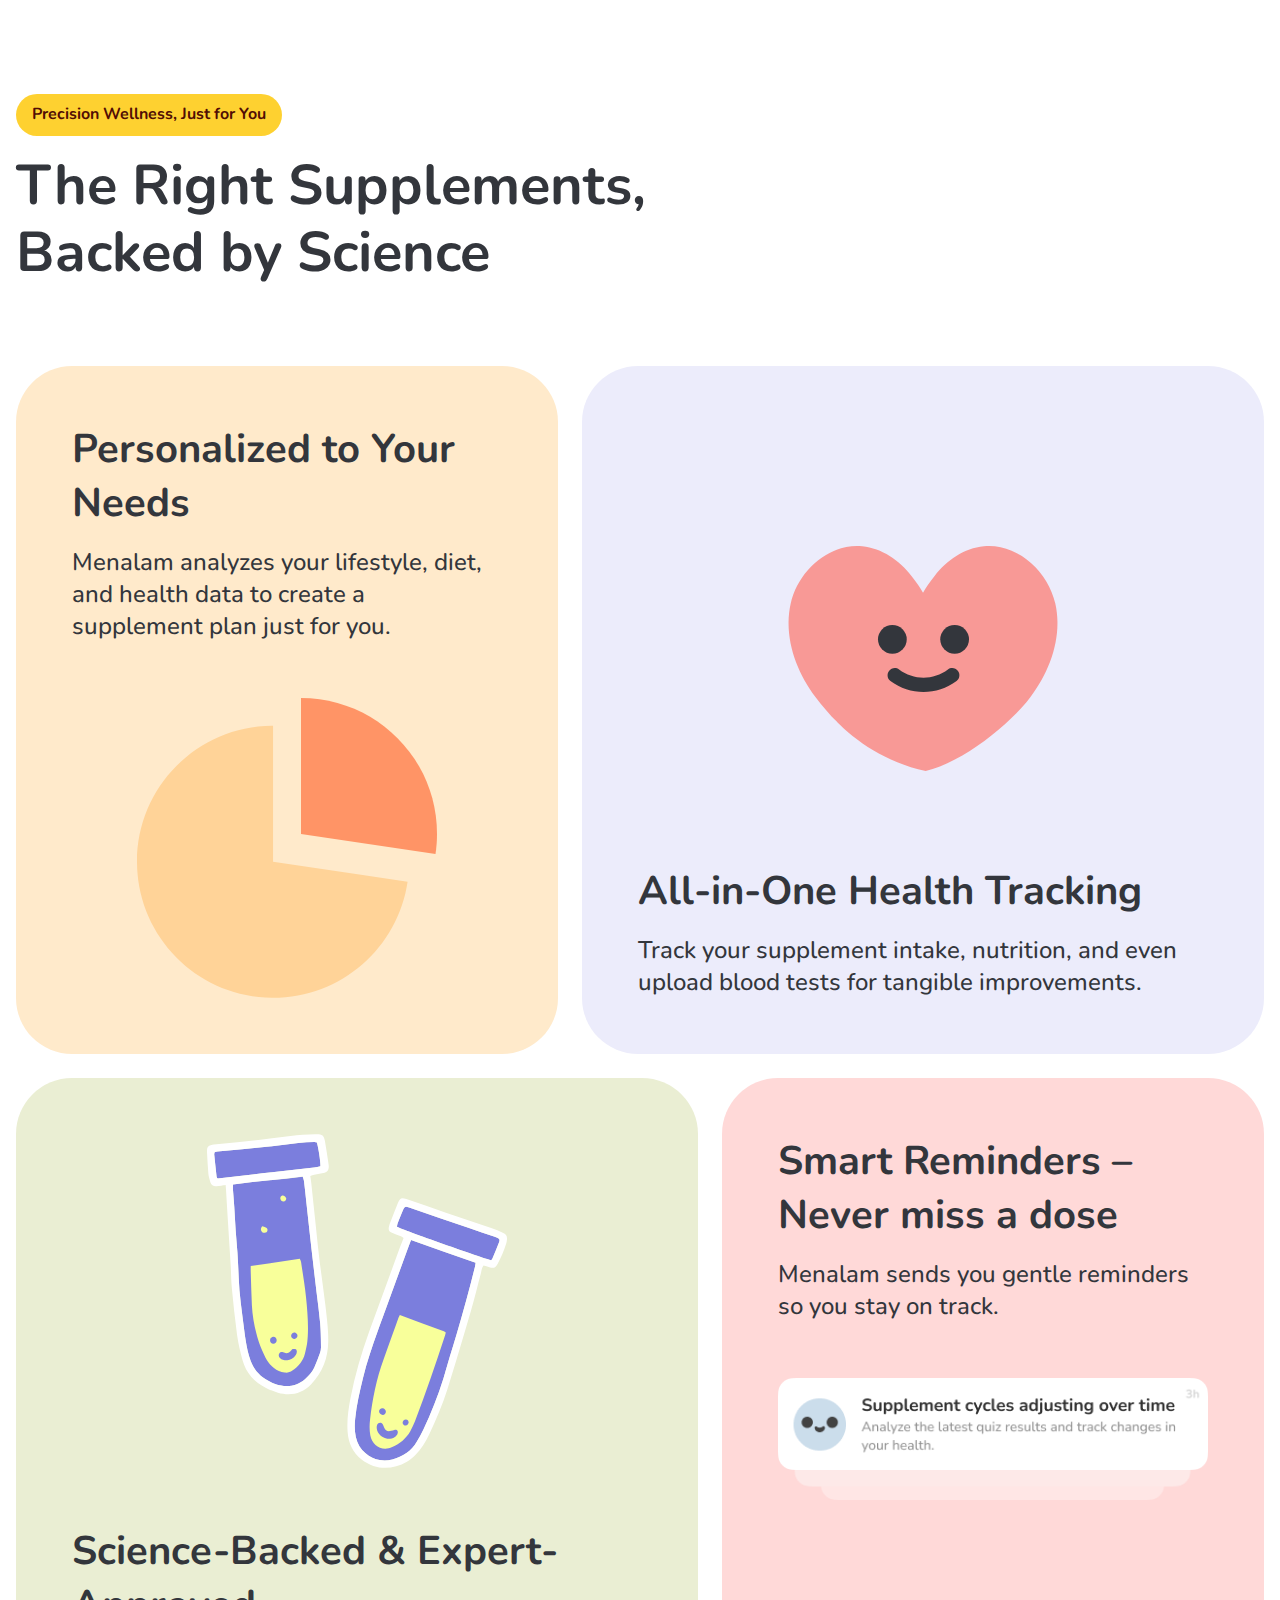
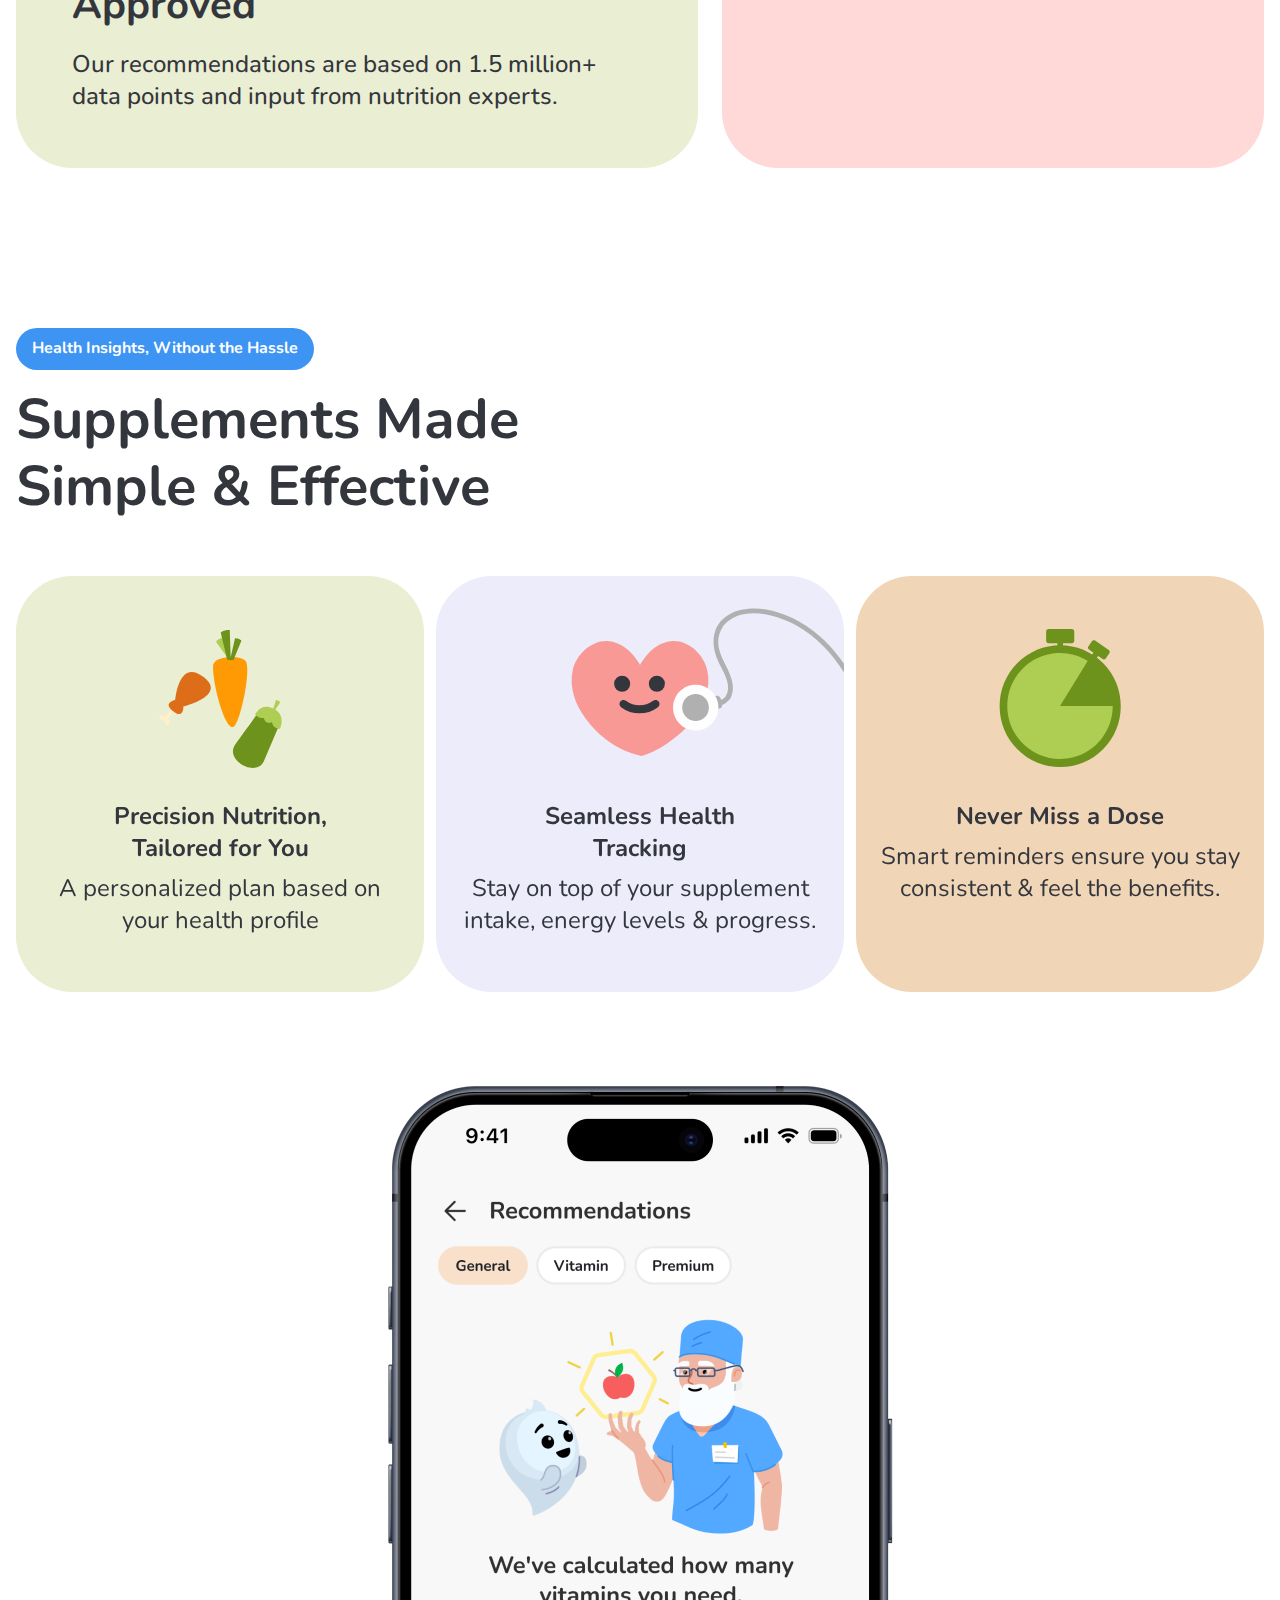
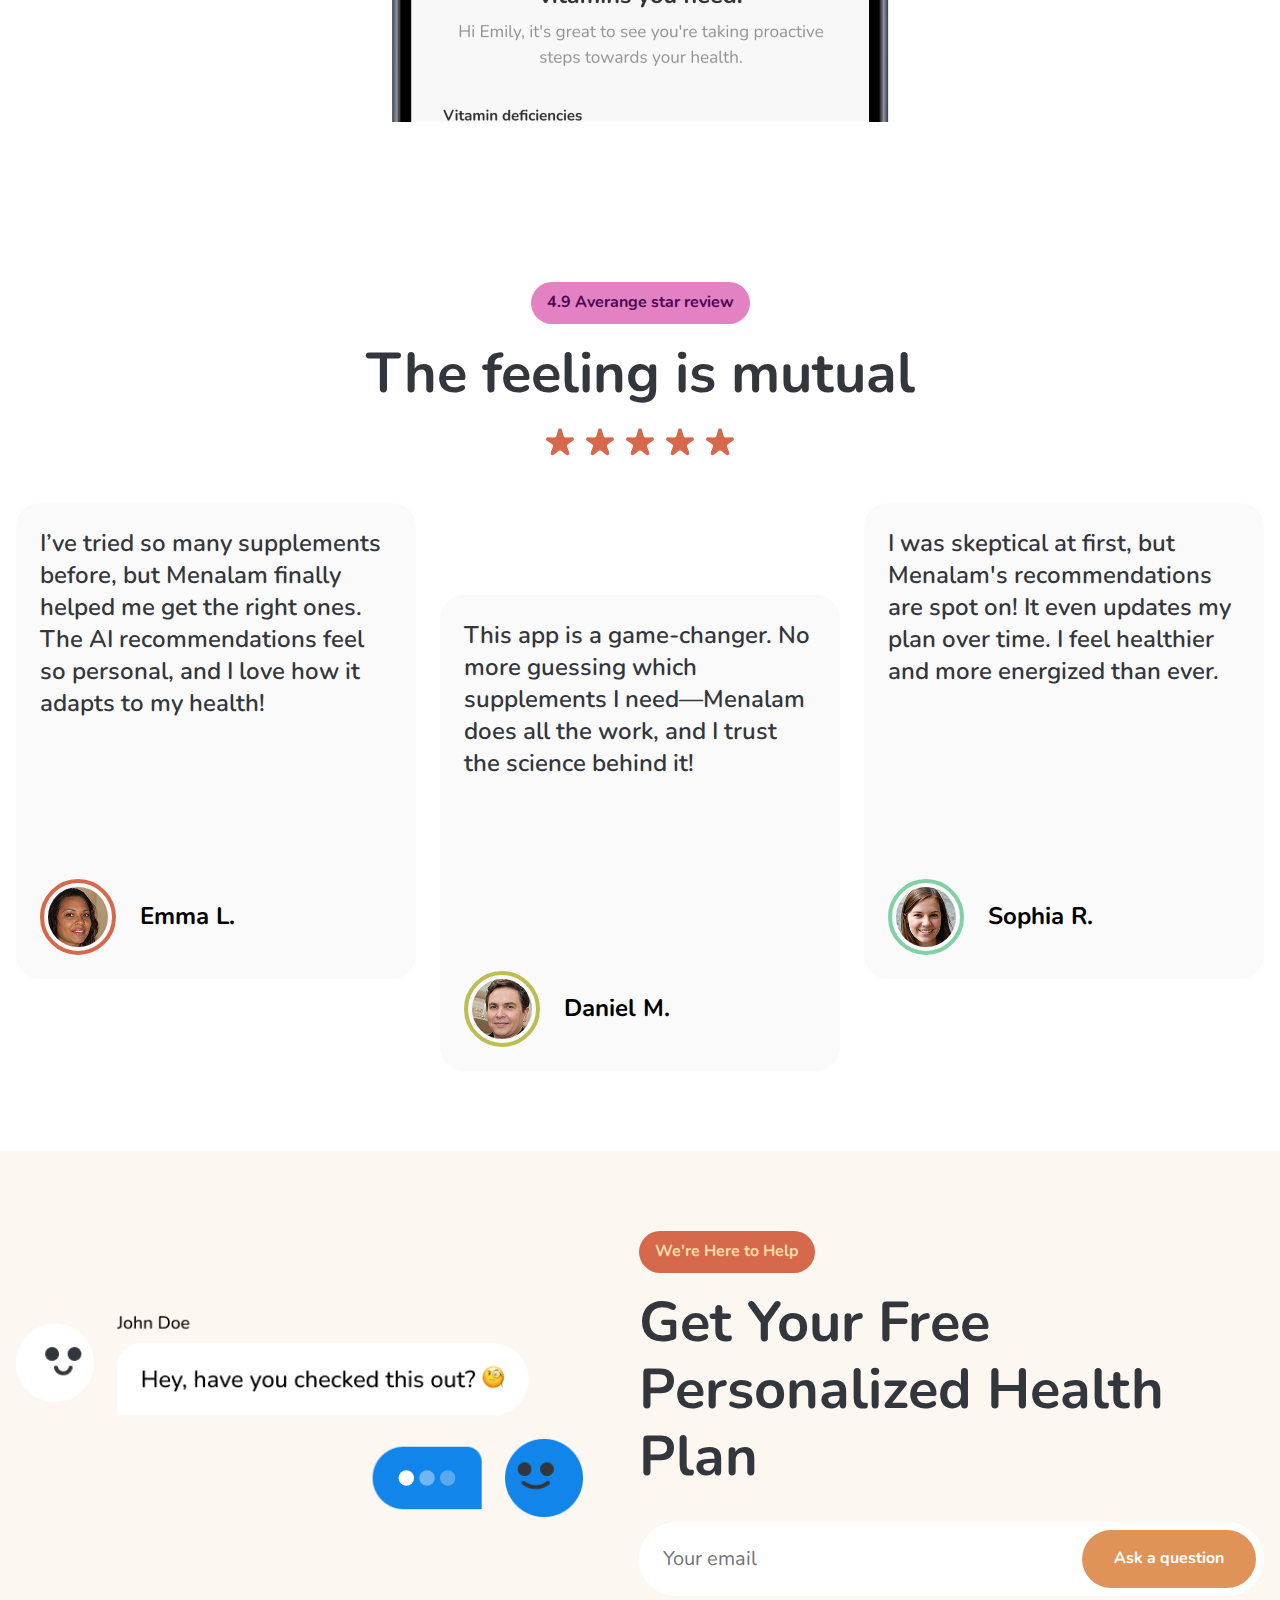
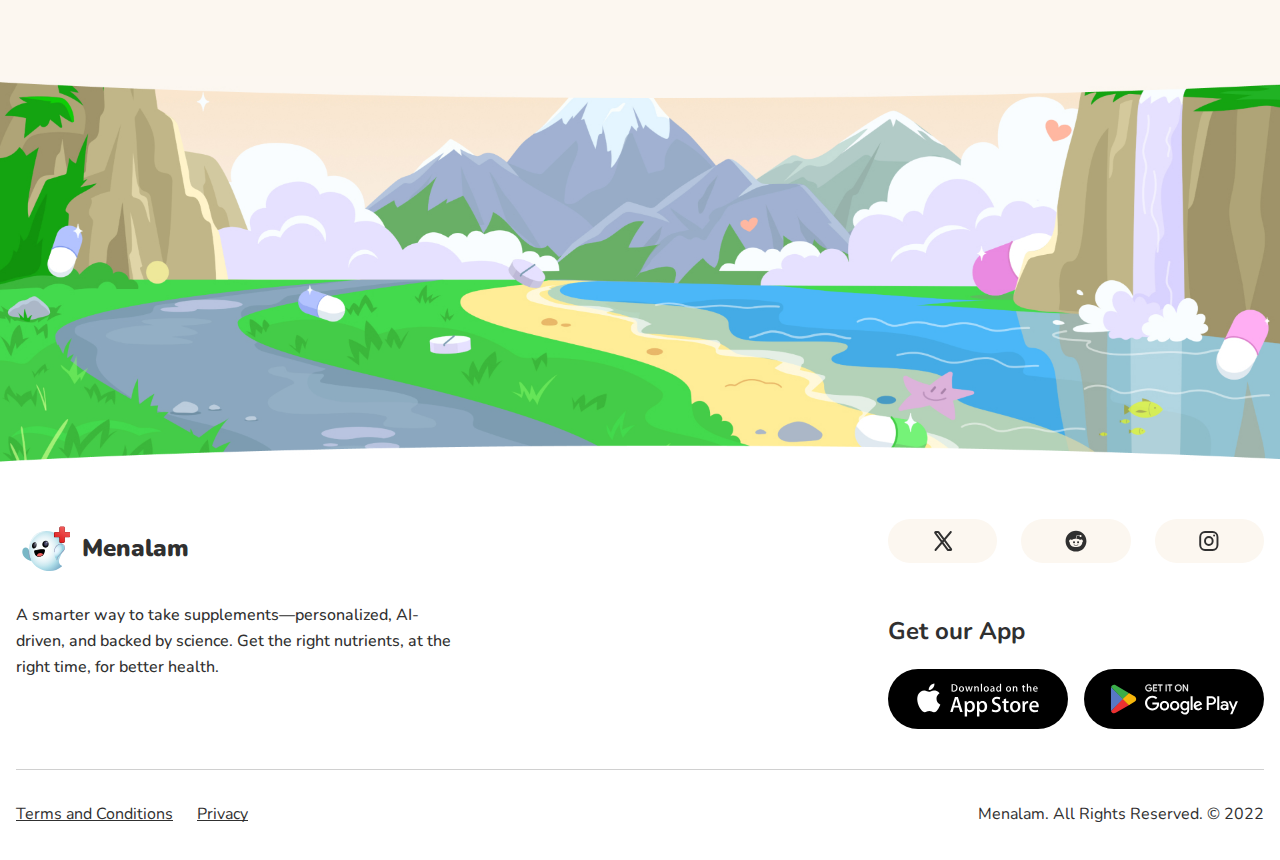
==== commit cd5a7f02: "fix: fixed animation issues" ====
--- a/index.html
+++ b/index.html
@@ -31,21 +31,22 @@
               <li class="header__nav-menu-item">
                 <a class="header__nav-menu-item-link" href="#">About</a>
               </li> -->
-              <li class="header__nav-menu-item">
+              <!-- <li class="header__nav-menu-item">
                 <a class="header__nav-menu-item-link" href="./privacy.html">Privacy</a>
-              </li>
+              </li> -->
               <!-- <li class="header__nav-menu-item">
                 <a class="header__nav-menu-item-link" href="#">Contact</a>
               </li> -->
-              <li class="header__nav-menu-item">
+              <!-- <li class="header__nav-menu-item">
                 <a class="header__nav-menu-item-link" href="./terms.html">Terms and Conditions</a>
-              </li>
+              </li> -->
               <li class="header__nav-menu-item">
                 <a
                   class="header__nav-menu-item-button"
                   href="https://apps.apple.com/us/app/menalam/id6741103231"
-                  >Join now</a
                 >
+                  Join now
+                </a>
               </li>
             </ul>
           </nav>
@@ -73,13 +74,13 @@
               class="first-screen__download-link"
               href="https://apps.apple.com/us/app/menalam/id6741103231"
             >
-              <img src="./assets/appstore.png" alt="appstore" />
+              <img src="./assets/appstore.svg" alt="appstore" />
             </a>
             <a
               class="first-screen__download-link"
               href="https://apps.apple.com/us/app/menalam/id6741103231"
             >
-              <img src="./assets/googleplay.png" alt="googleplay" />
+              <img src="./assets/googleplay.svg" alt="googleplay" />
             </a>
           </div>
 
@@ -91,7 +92,11 @@
                 alt="phone"
               />
               <div class="first-screen__phone-content-screen">
-                <div class="first-screen__phone-content-screen-image"></div>
+                <img
+                  class="first-screen__phone-content-screen-image parallax-layer"
+                  src="./assets/screen1.jpg"
+                  alt=""
+                />
               </div>
             </div>
           </div>
@@ -210,7 +215,11 @@
                         src="./assets/needs-1.png"
                         alt="needs-icon"
                       />
-                      <img class="needs__slide-figure-dots" src="./assets/3-dots-fade-grey.svg" alt="dots" />
+                      <img
+                        class="needs__slide-figure-dots"
+                        src="./assets/3-dots-fade-grey.svg"
+                        alt="dots"
+                      />
                     </figure>
                   </div>
                 </div>
@@ -224,11 +233,18 @@
                     </div>
 
                     <figure class="needs__slide-figure">
-                      <img
-                        class="needs__slide-figure-image"
-                        src="./assets/needs-2.png"
-                        alt="needs-icon"
-                      />
+                      <div class="needs__slide-figure-images">
+                        <img
+                          class="needs__slide-figure-images-item"
+                          src="./assets/needs-2.png"
+                          alt="needs-icon"
+                        />
+                        <img
+                          class="needs__slide-figure-images-item"
+                          src="./assets/needs-2.png"
+                          alt="needs-icon"
+                        />
+                      </div>
                     </figure>
                   </div>
                 </div>
@@ -583,7 +599,7 @@
               >
                 <img
                   class="footer__details-download-link-image"
-                  src="./assets/appstore.png"
+                  src="./assets/appstore.svg"
                   alt="appstore"
                 />
               </a>
@@ -593,7 +609,7 @@
               >
                 <img
                   class="footer__details-download-link-image"
-                  src="./assets/googleplay.png"
+                  src="./assets/googleplay.svg"
                   alt="googleplay"
                 />
               </a>
--- a/css/index.css
+++ b/css/index.css
@@ -547,9 +547,6 @@
   width: 100%;
   height: 100%;
   background: url(../assets/screen1.jpg) top center no-repeat;
-  background-size: contain;
-  background-attachment: fixed;
-  background-color: #ffffff;
 }
 .first-screen__iherb {
   padding: 40px 0;
@@ -1668,46 +1665,54 @@
 }
 @media (max-width: 576px) {
   .needs__slide_second .needs__slide-figure {
-    min-height: 240px;
     margin: 0 -24px;
   }
 }
-@-webkit-keyframes imgAnimation {
+@-webkit-keyframes scroll {
   from {
-    -webkit-transform: translateX(-20.5%);
-            transform: translateX(-20.5%);
+    -webkit-transform: translateX(0);
+            transform: translateX(0);
   }
   to {
-    -webkit-transform: translateX(-54.8%);
-            transform: translateX(-54.8%);
-  }
-}
-@keyframes imgAnimation {
+    -webkit-transform: translateX(-50%);
+            transform: translateX(-50%);
+  }
+}
+@keyframes scroll {
   from {
-    -webkit-transform: translateX(-20.5%);
-            transform: translateX(-20.5%);
+    -webkit-transform: translateX(0);
+            transform: translateX(0);
   }
   to {
-    -webkit-transform: translateX(-54.8%);
-            transform: translateX(-54.8%);
-  }
-}
-.needs__slide_second .needs__slide-figure-image {
-  display: block;
-  max-width: none;
-  width: 400%;
-  aspect-ratio: 2277/304;
-  -webkit-animation-name: imgAnimation;
-          animation-name: imgAnimation;
-  -webkit-animation-timing-function: linear;
-          animation-timing-function: linear;
-  -webkit-animation-duration: 10s;
-          animation-duration: 10s;
-  -webkit-animation-iteration-count: infinite;
-          animation-iteration-count: infinite;
-}
-@media (max-width: 576px) {
-  .needs__slide_second .needs__slide-figure-image {
+    -webkit-transform: translateX(-50%);
+            transform: translateX(-50%);
+  }
+}
+.needs__slide_second .needs__slide-figure-images {
+  display: -webkit-box;
+  display: -ms-flexbox;
+  display: flex;
+  min-width: 2742px;
+  -webkit-animation: scroll linear 10s infinite;
+          animation: scroll linear 10s infinite;
+}
+@media (max-width: 576px) {
+  .needs__slide_second .needs__slide-figure-images {
+    min-width: 2164px;
+  }
+}
+.needs__slide_second .needs__slide-figure-images-item {
+  display: block;
+  -webkit-box-flex: 0;
+      -ms-flex: 0 0 auto;
+          flex: 0 0 auto;
+  max-width: 100%;
+  width: 1371px;
+  height: 304px;
+}
+@media (max-width: 576px) {
+  .needs__slide_second .needs__slide-figure-images-item {
+    width: 1082px;
     height: 240px;
   }
 }
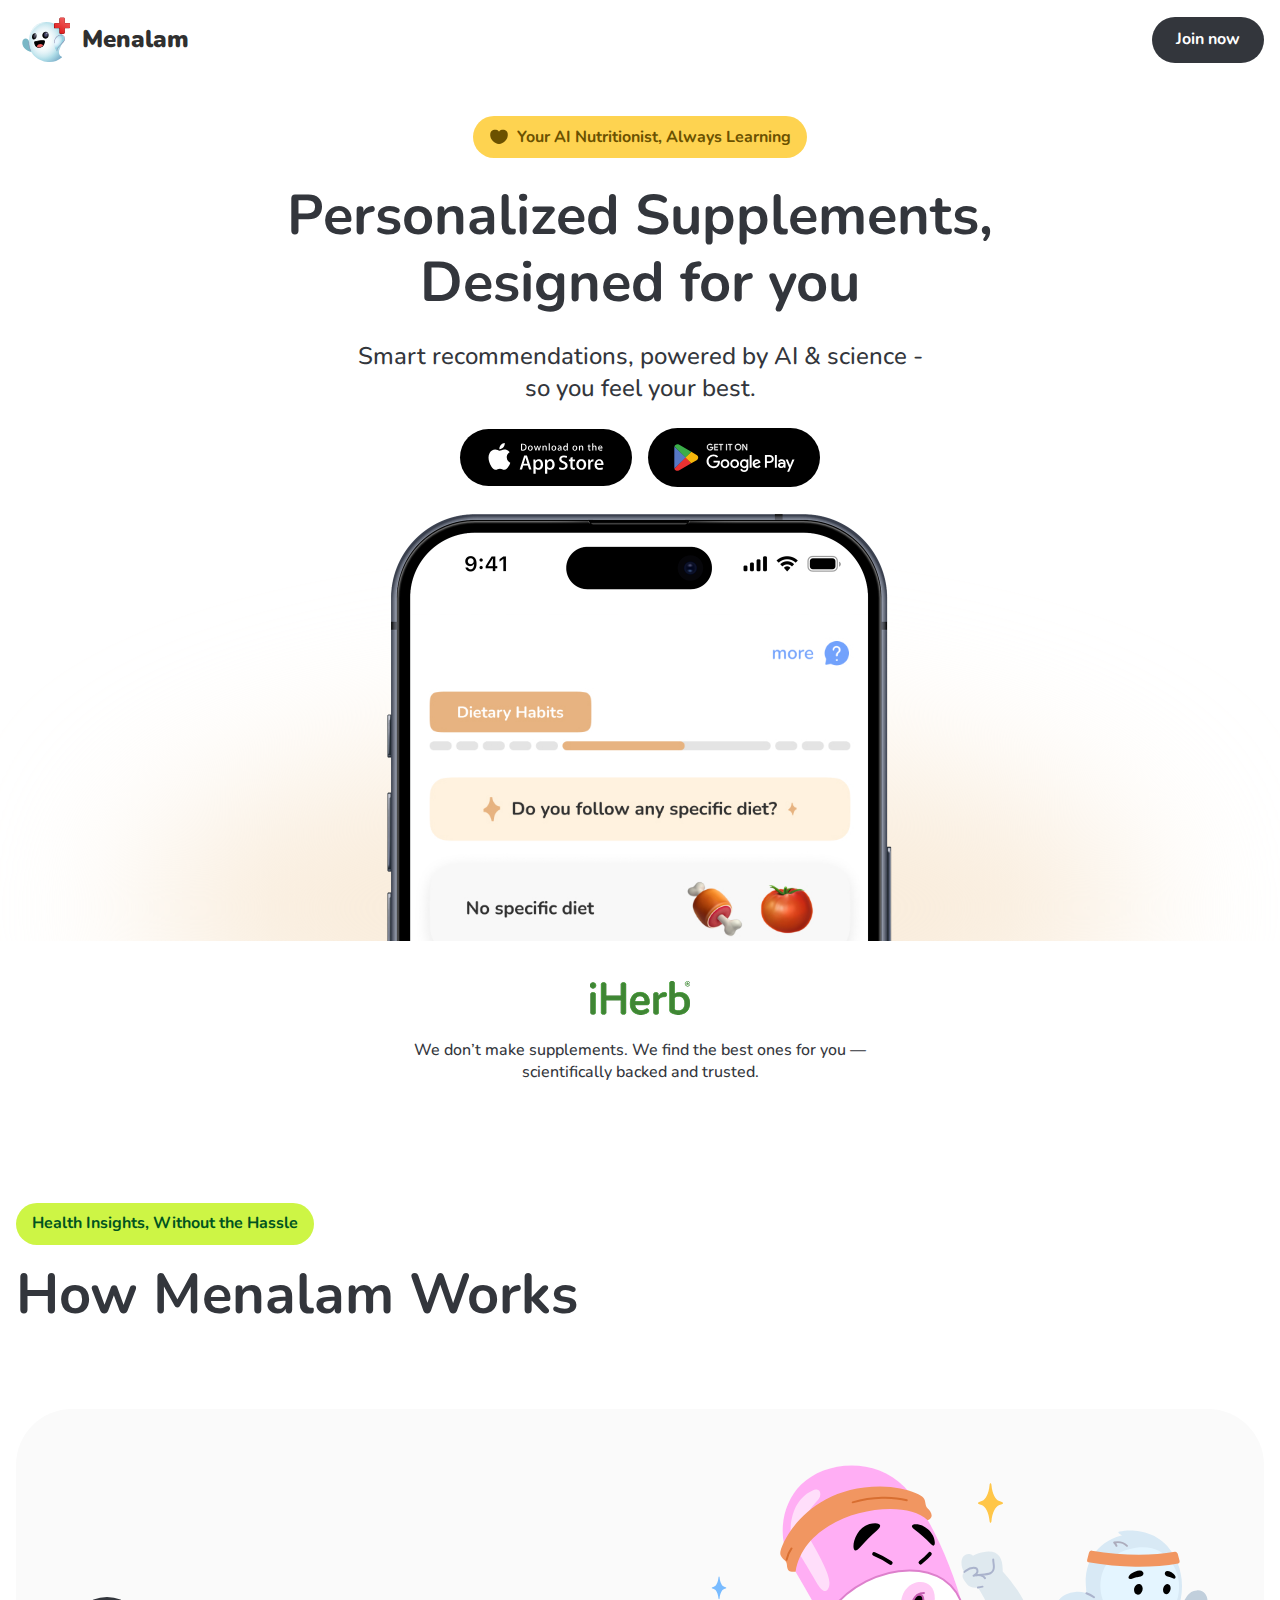
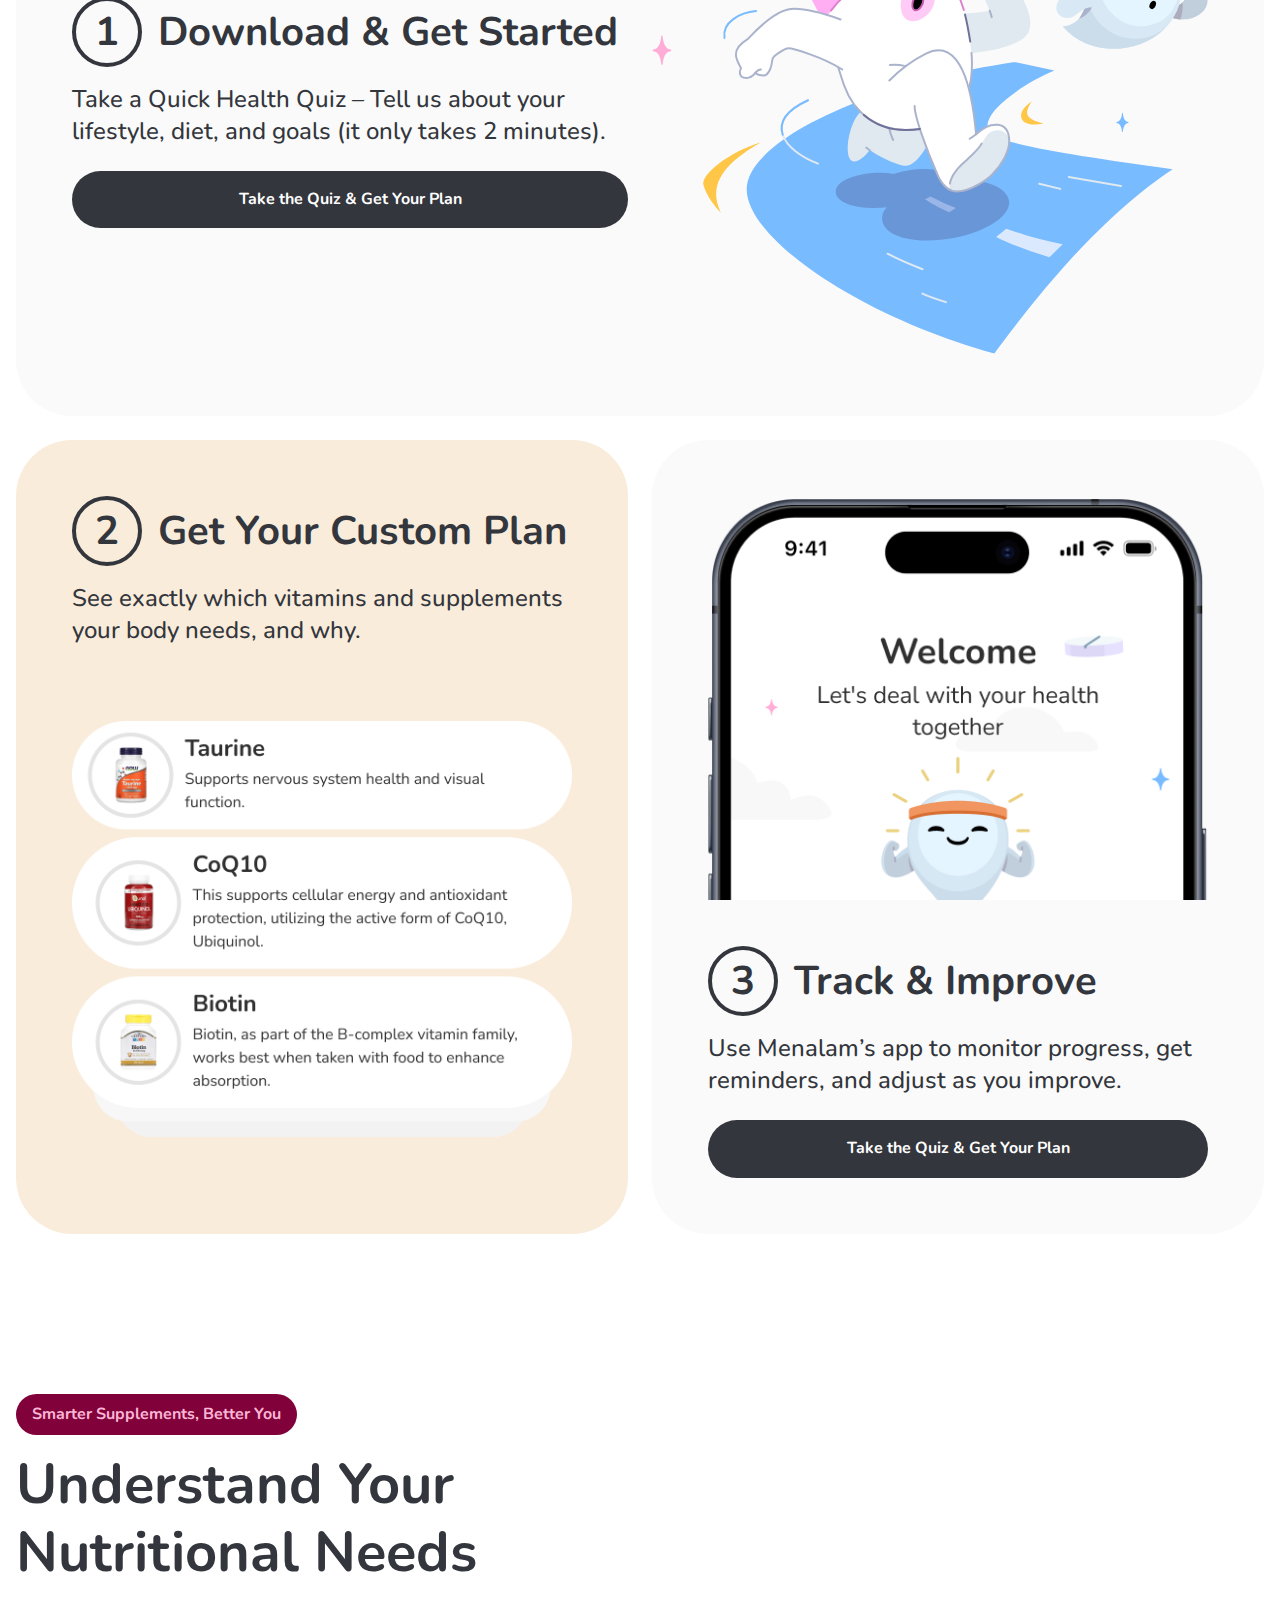
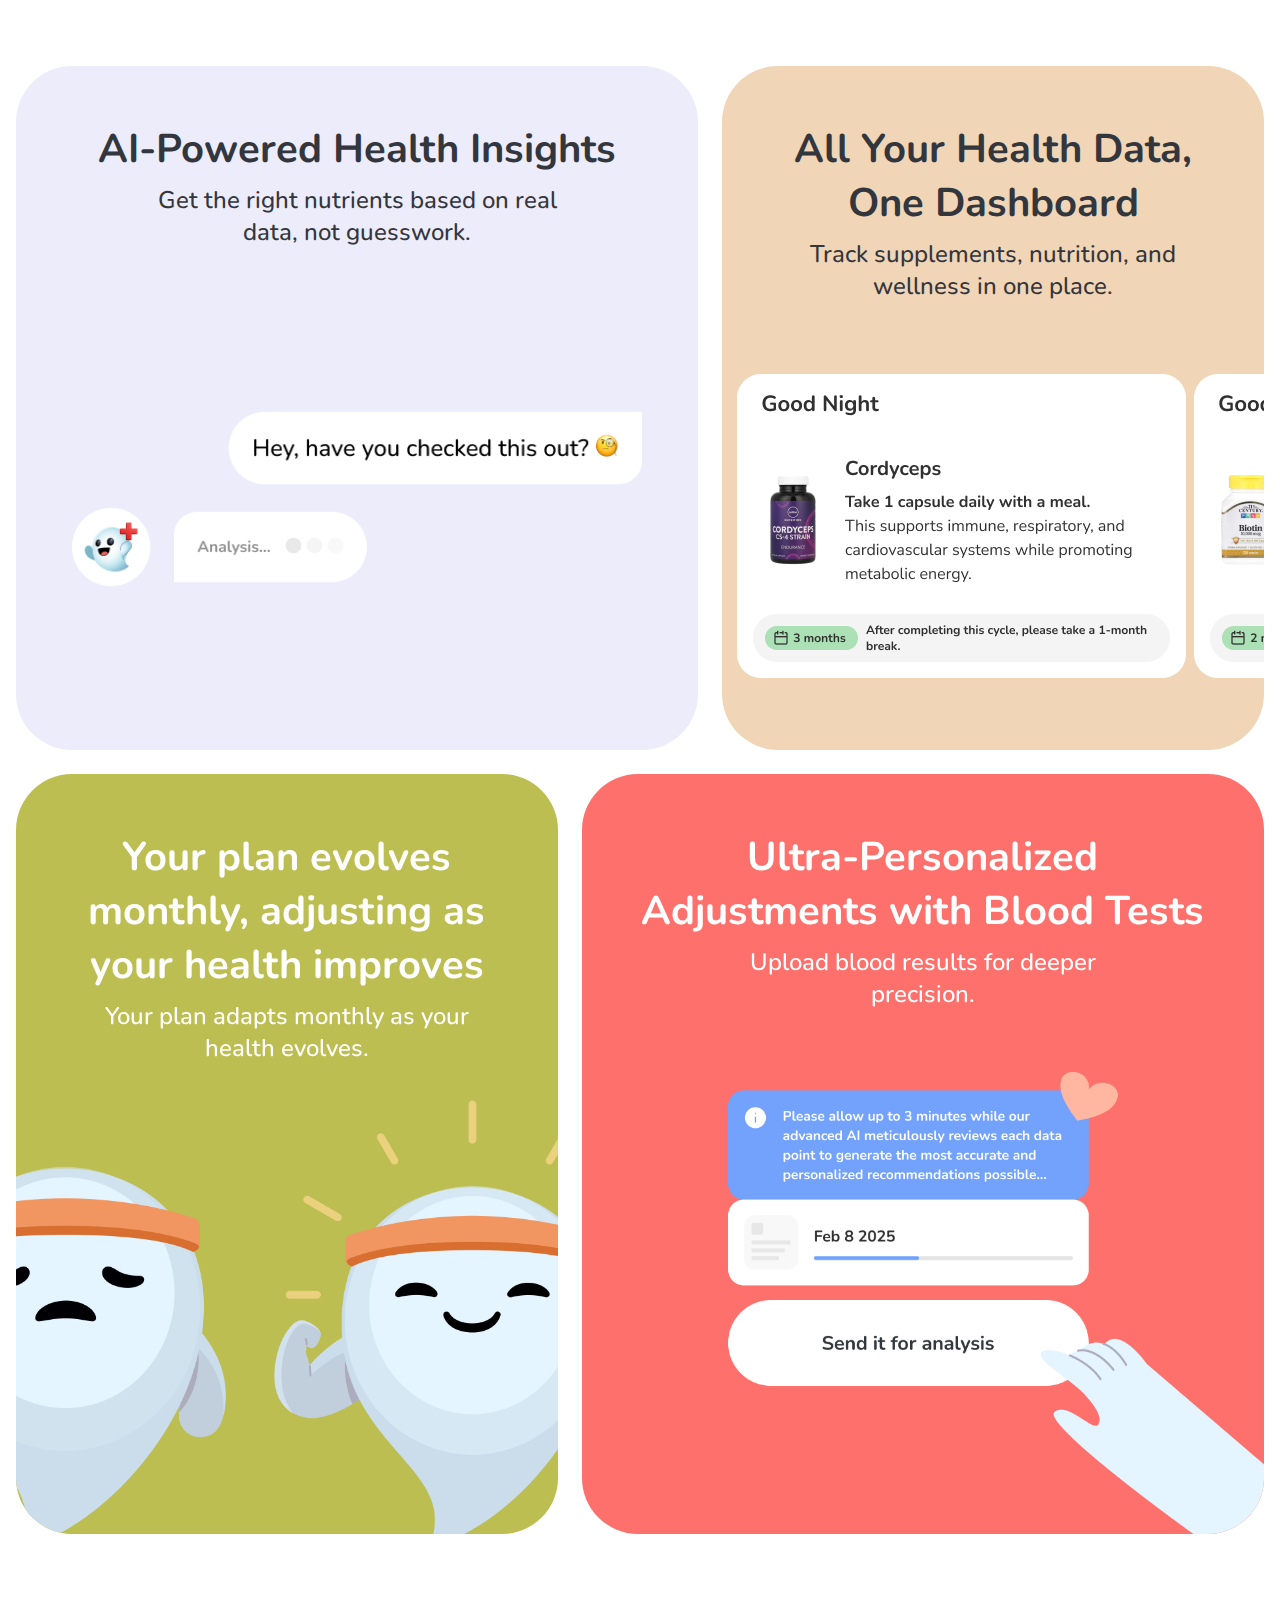
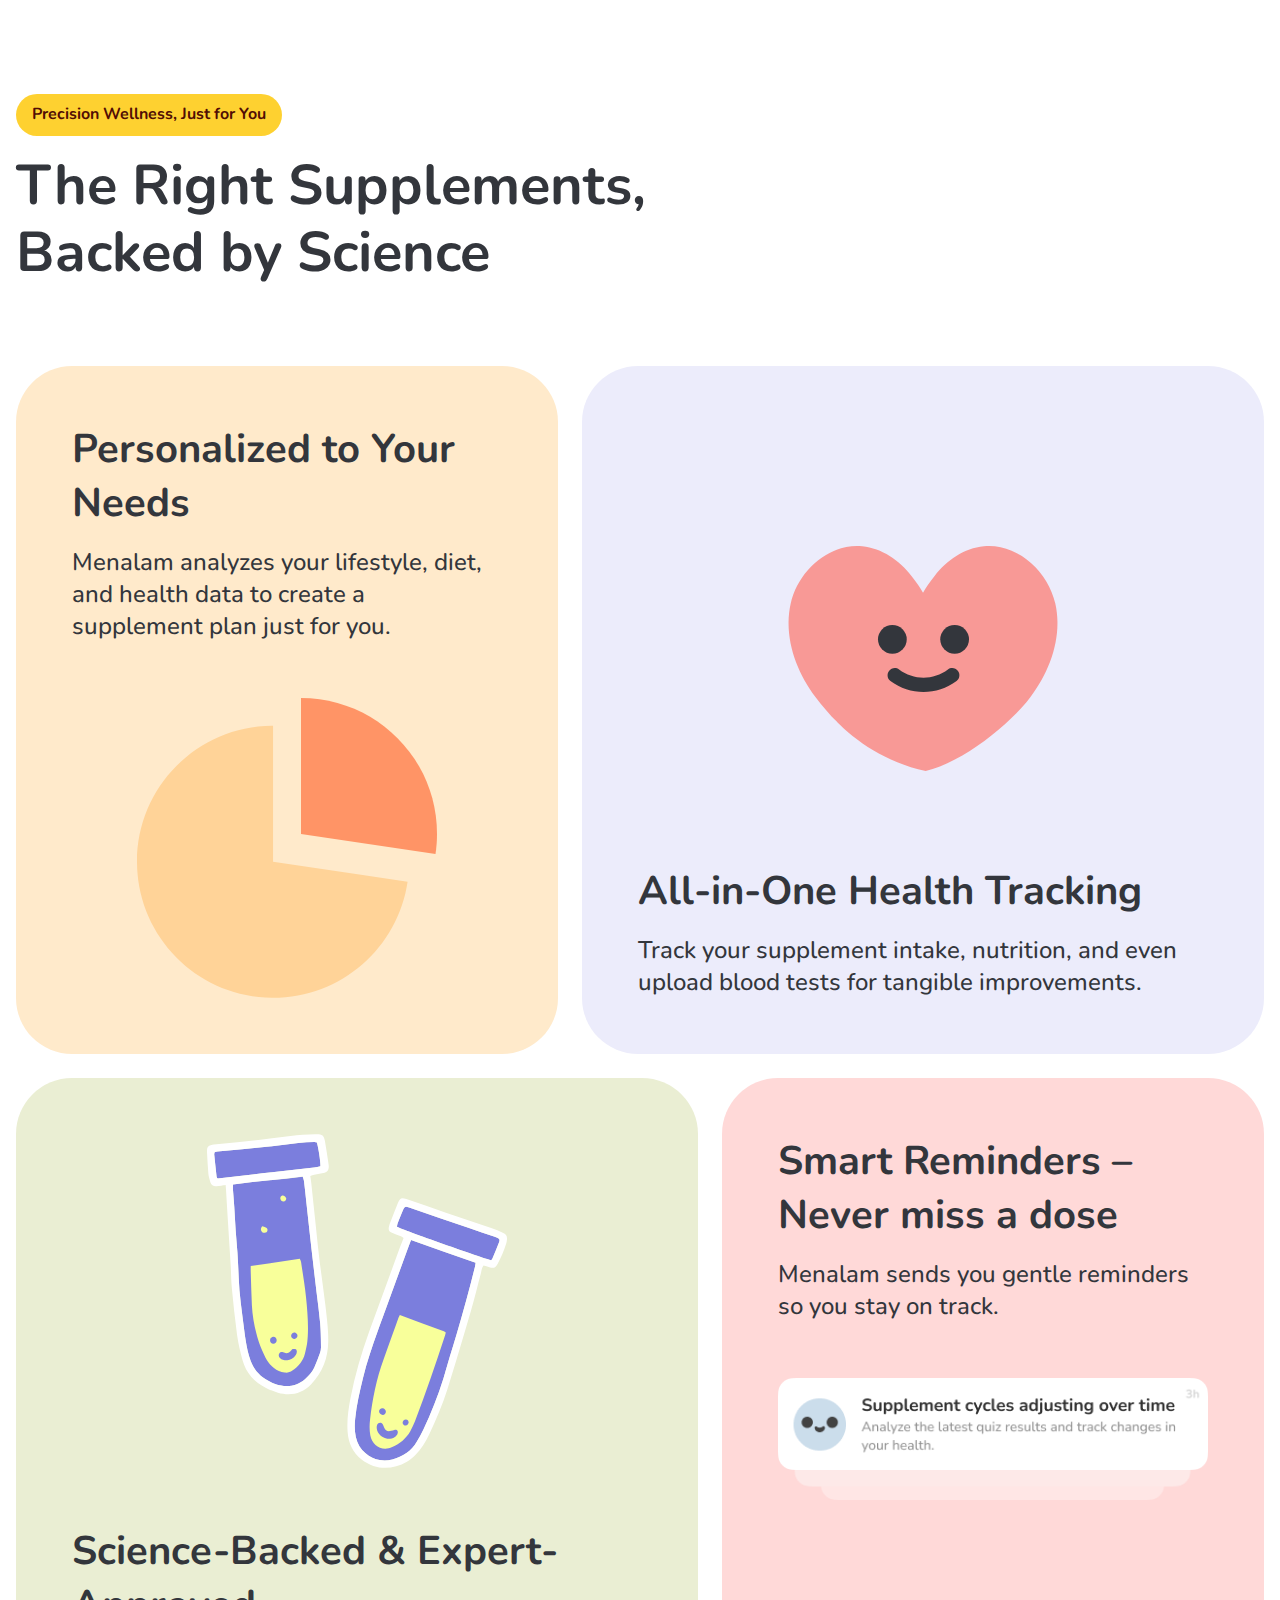
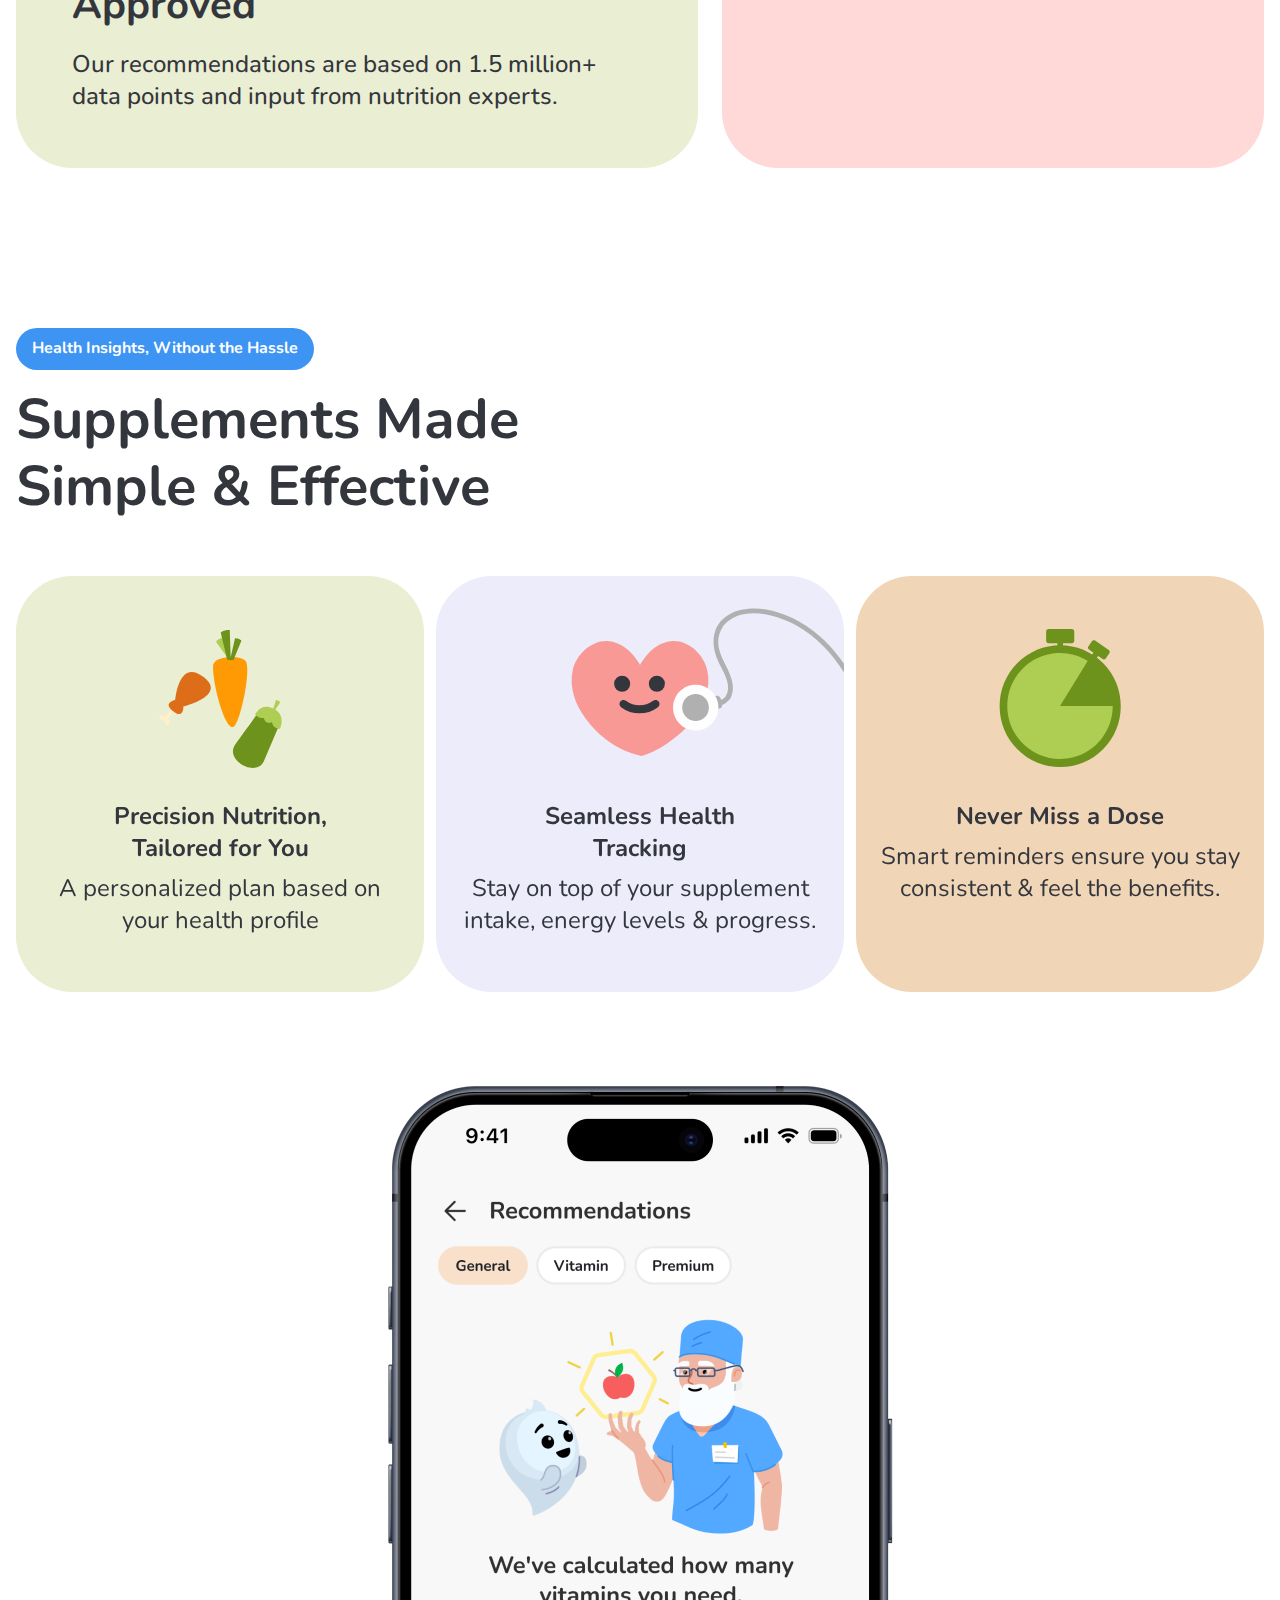
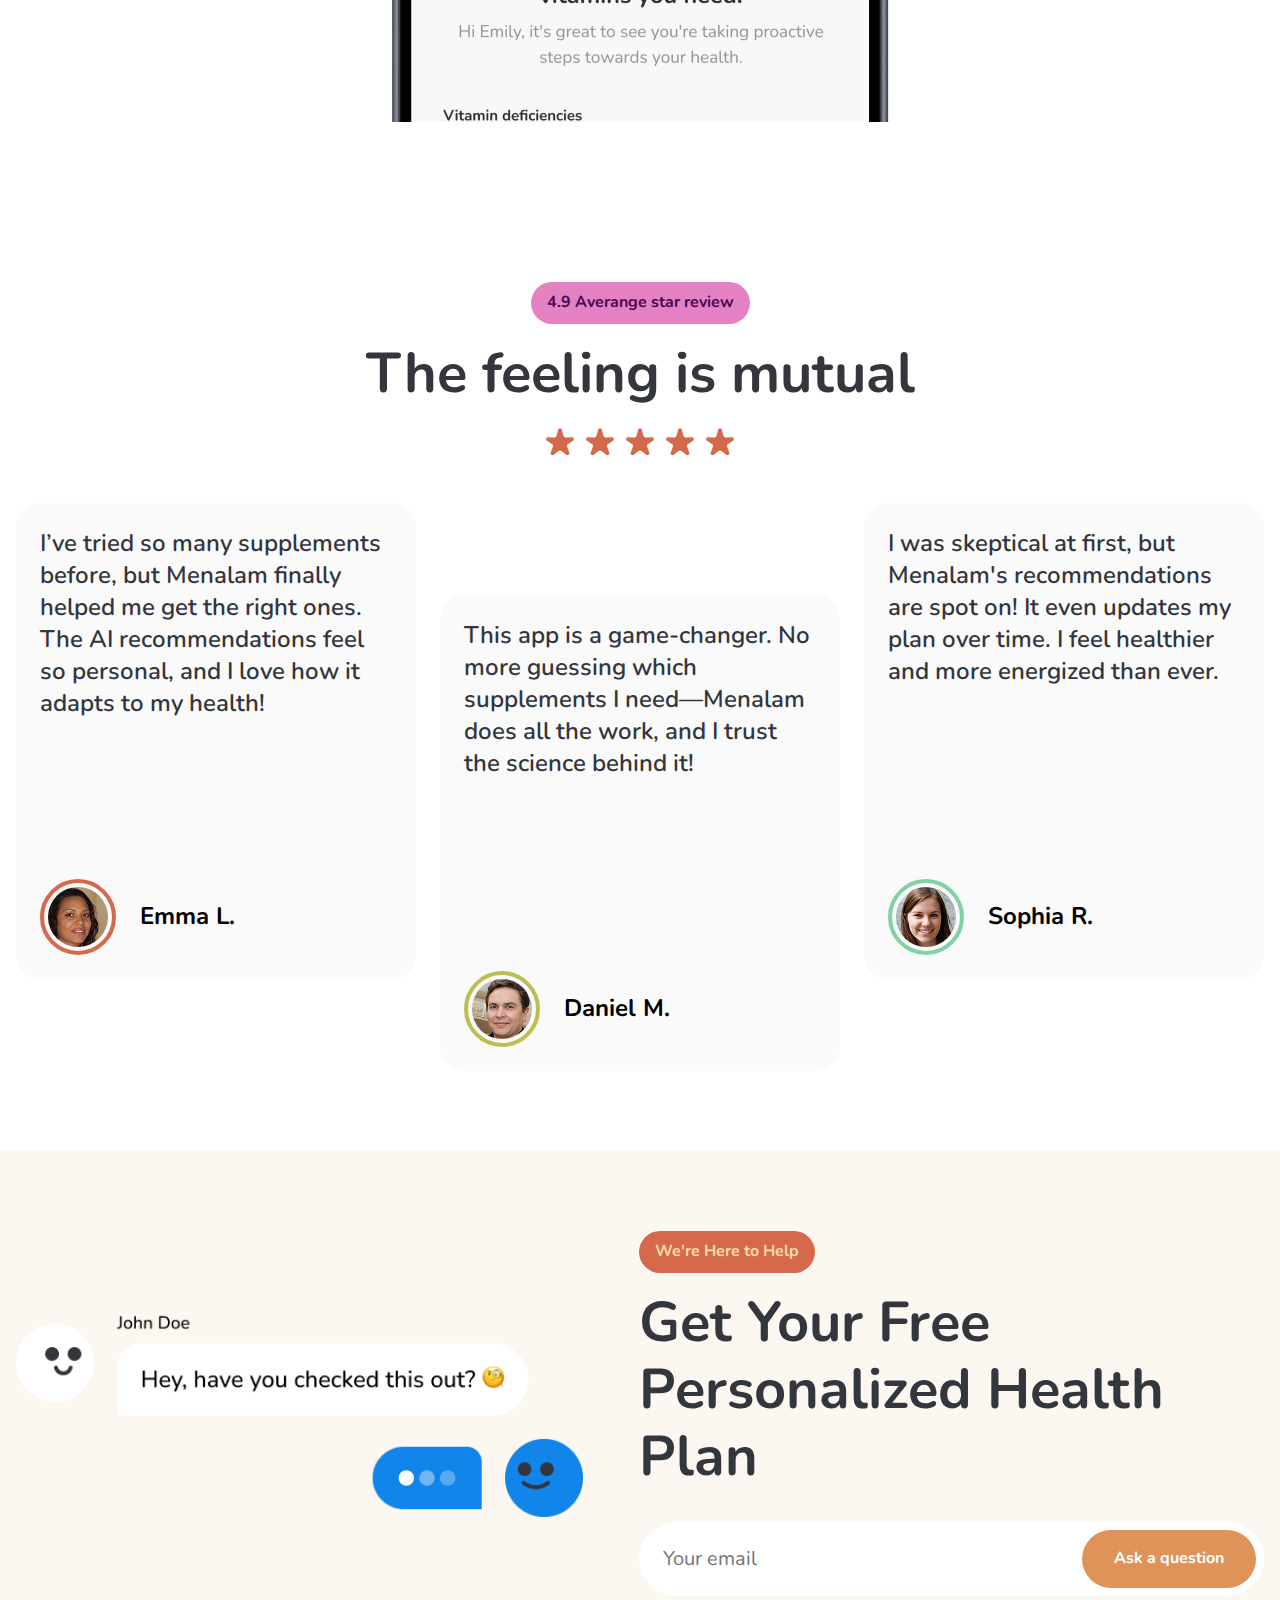
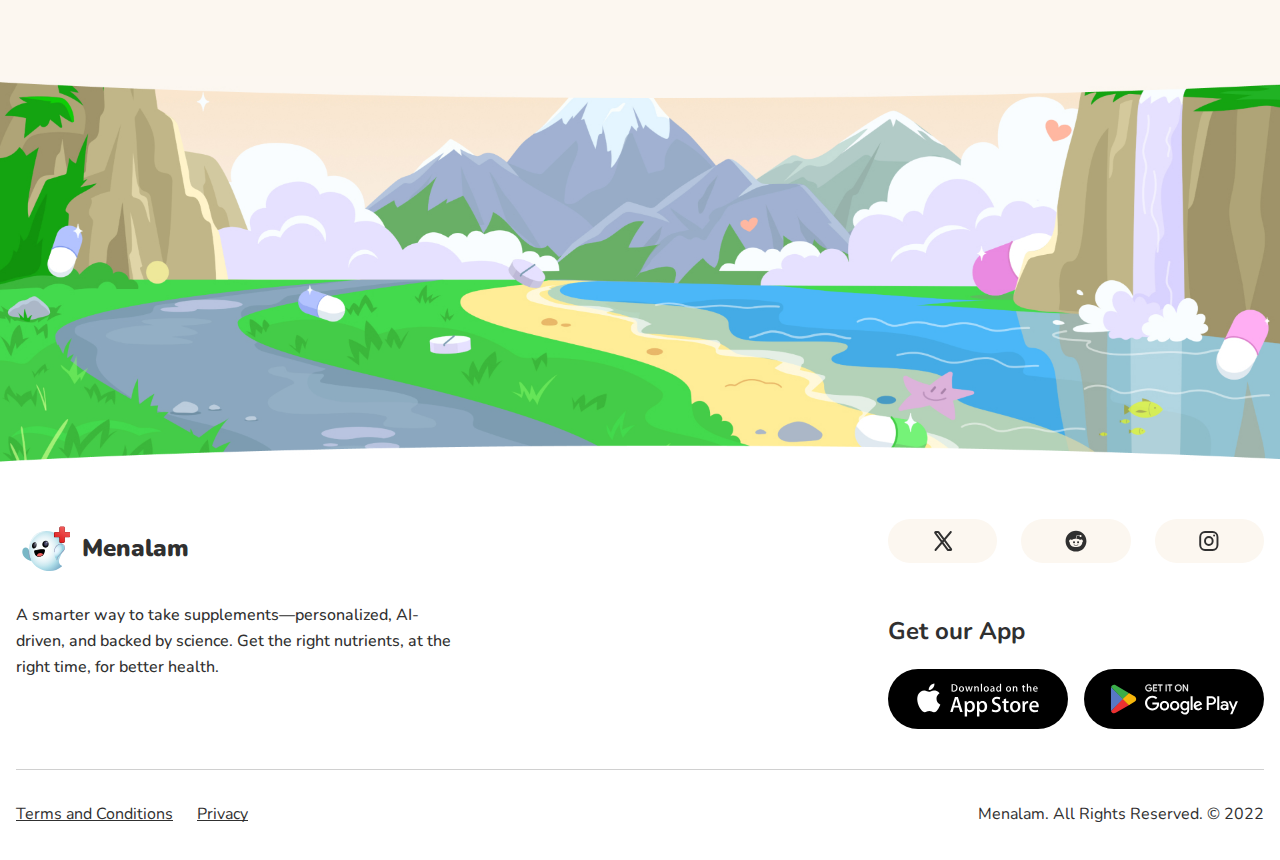
==== commit 34bc950d: "feat: added meta" ====
--- a/index.html
+++ b/index.html
@@ -10,6 +10,36 @@
     <link rel="stylesheet" href="./css/index.css" />
     <script src="./js/swiper-bundle.min.js"></script>
     <script type="module" src="./js/index.js" defer></script>
+
+    <!-- Meta Pixel Code -->
+    <script>
+      !(function (f, b, e, v, n, t, s) {
+        if (f.fbq) return;
+        n = f.fbq = function () {
+          n.callMethod ? n.callMethod.apply(n, arguments) : n.queue.push(arguments);
+        };
+        if (!f._fbq) f._fbq = n;
+        n.push = n;
+        n.loaded = !0;
+        n.version = '2.0';
+        n.queue = [];
+        t = b.createElement(e);
+        t.async = !0;
+        t.src = v;
+        s = b.getElementsByTagName(e)[0];
+        s.parentNode.insertBefore(t, s);
+      })(window, document, 'script', 'https://connect.facebook.net/en_US/fbevents.js');
+      fbq('init', '1503014997769648');
+      fbq('track', 'PageView');
+    </script>
+    <noscript
+      ><img
+        height="1"
+        width="1"
+        style="display: none"
+        src="https://www.facebook.com/tr?id=1503014997769648&ev=PageView&noscript=1"
+    /></noscript>
+    <!-- End Meta Pixel Code -->
   </head>
 
   <body>
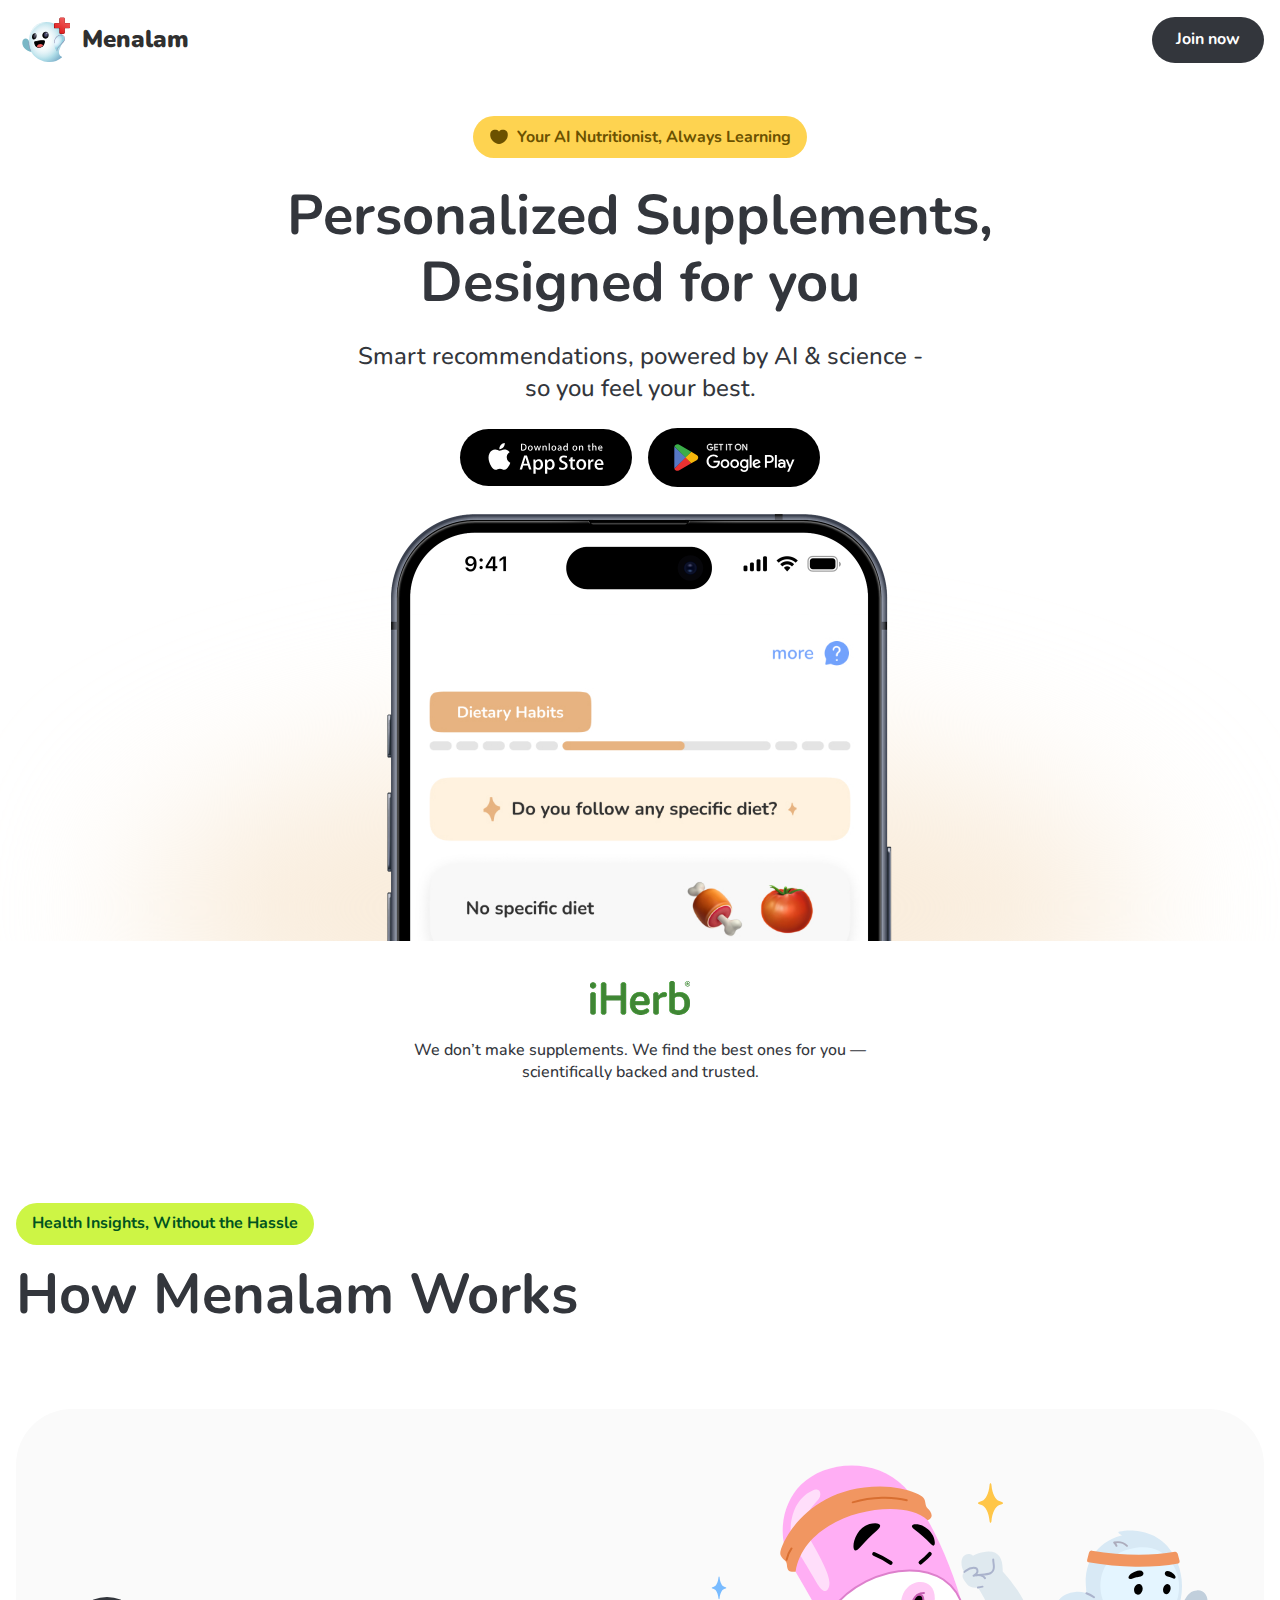
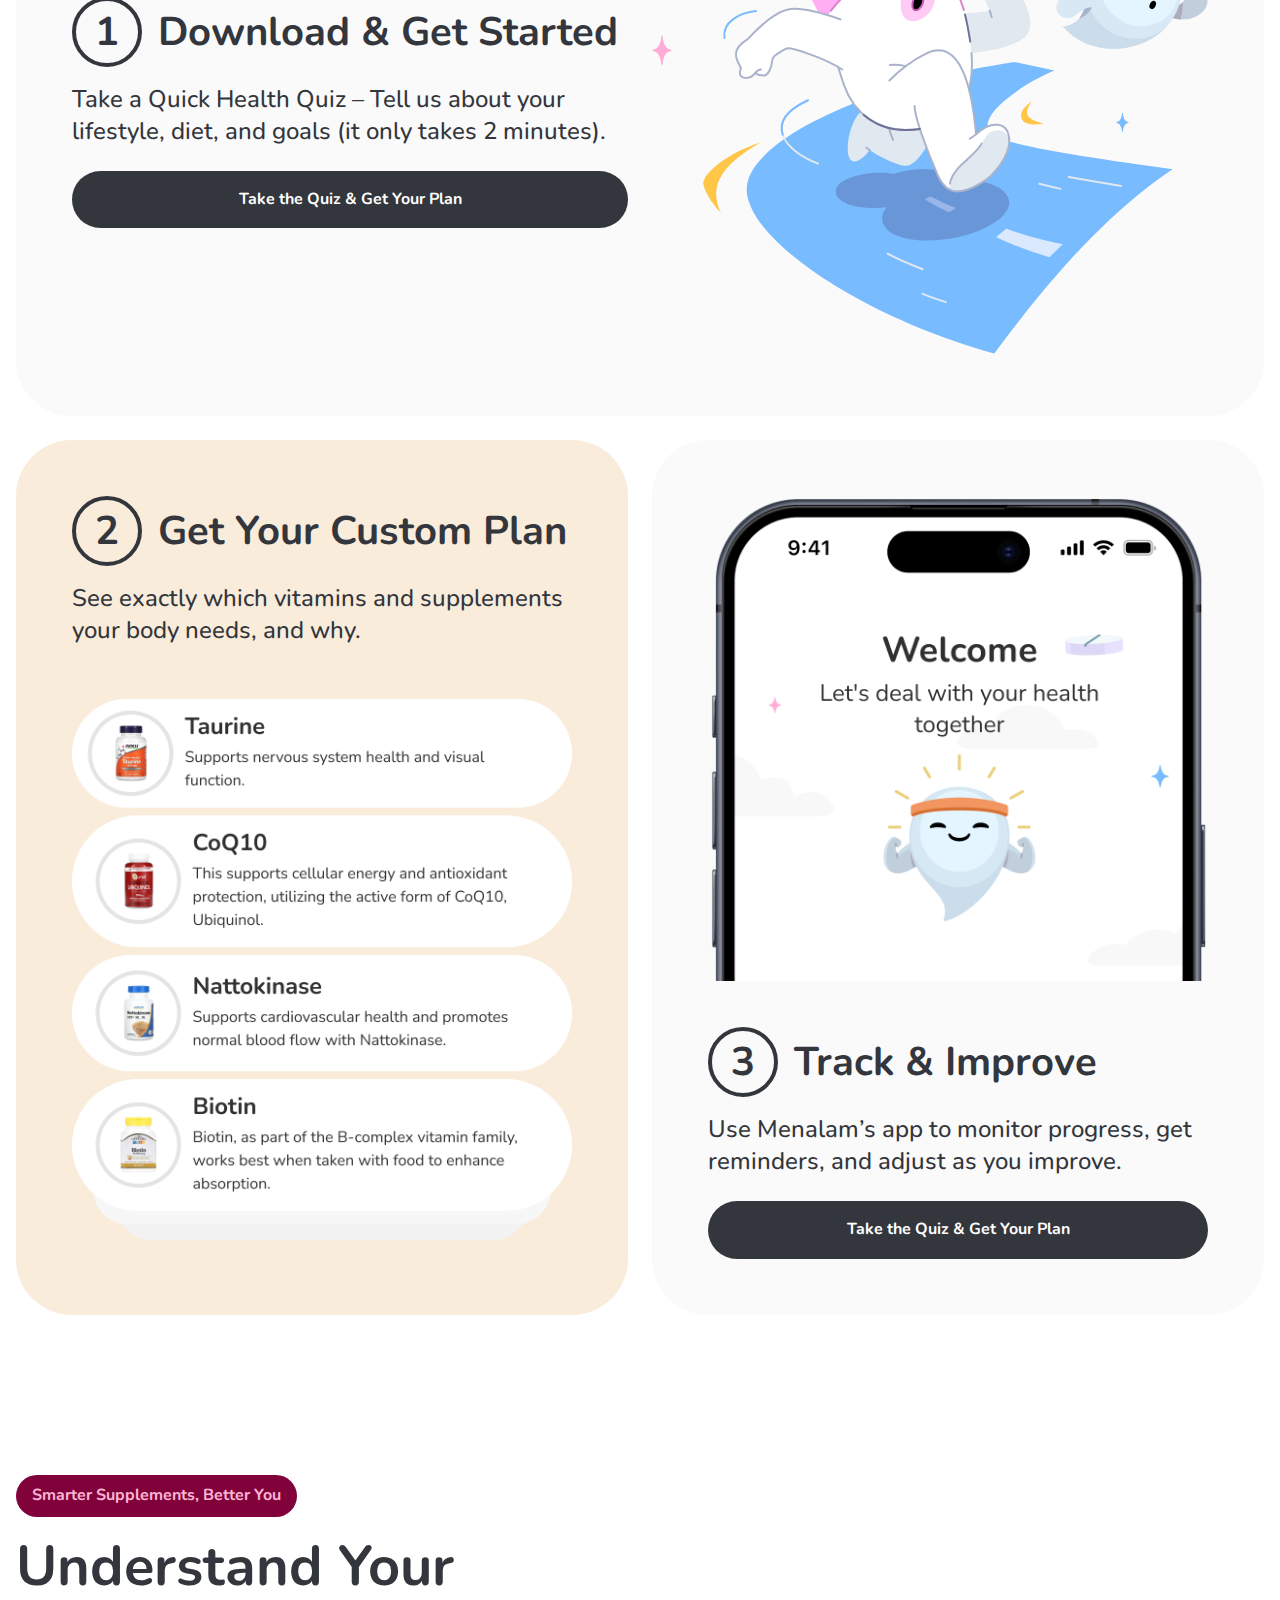
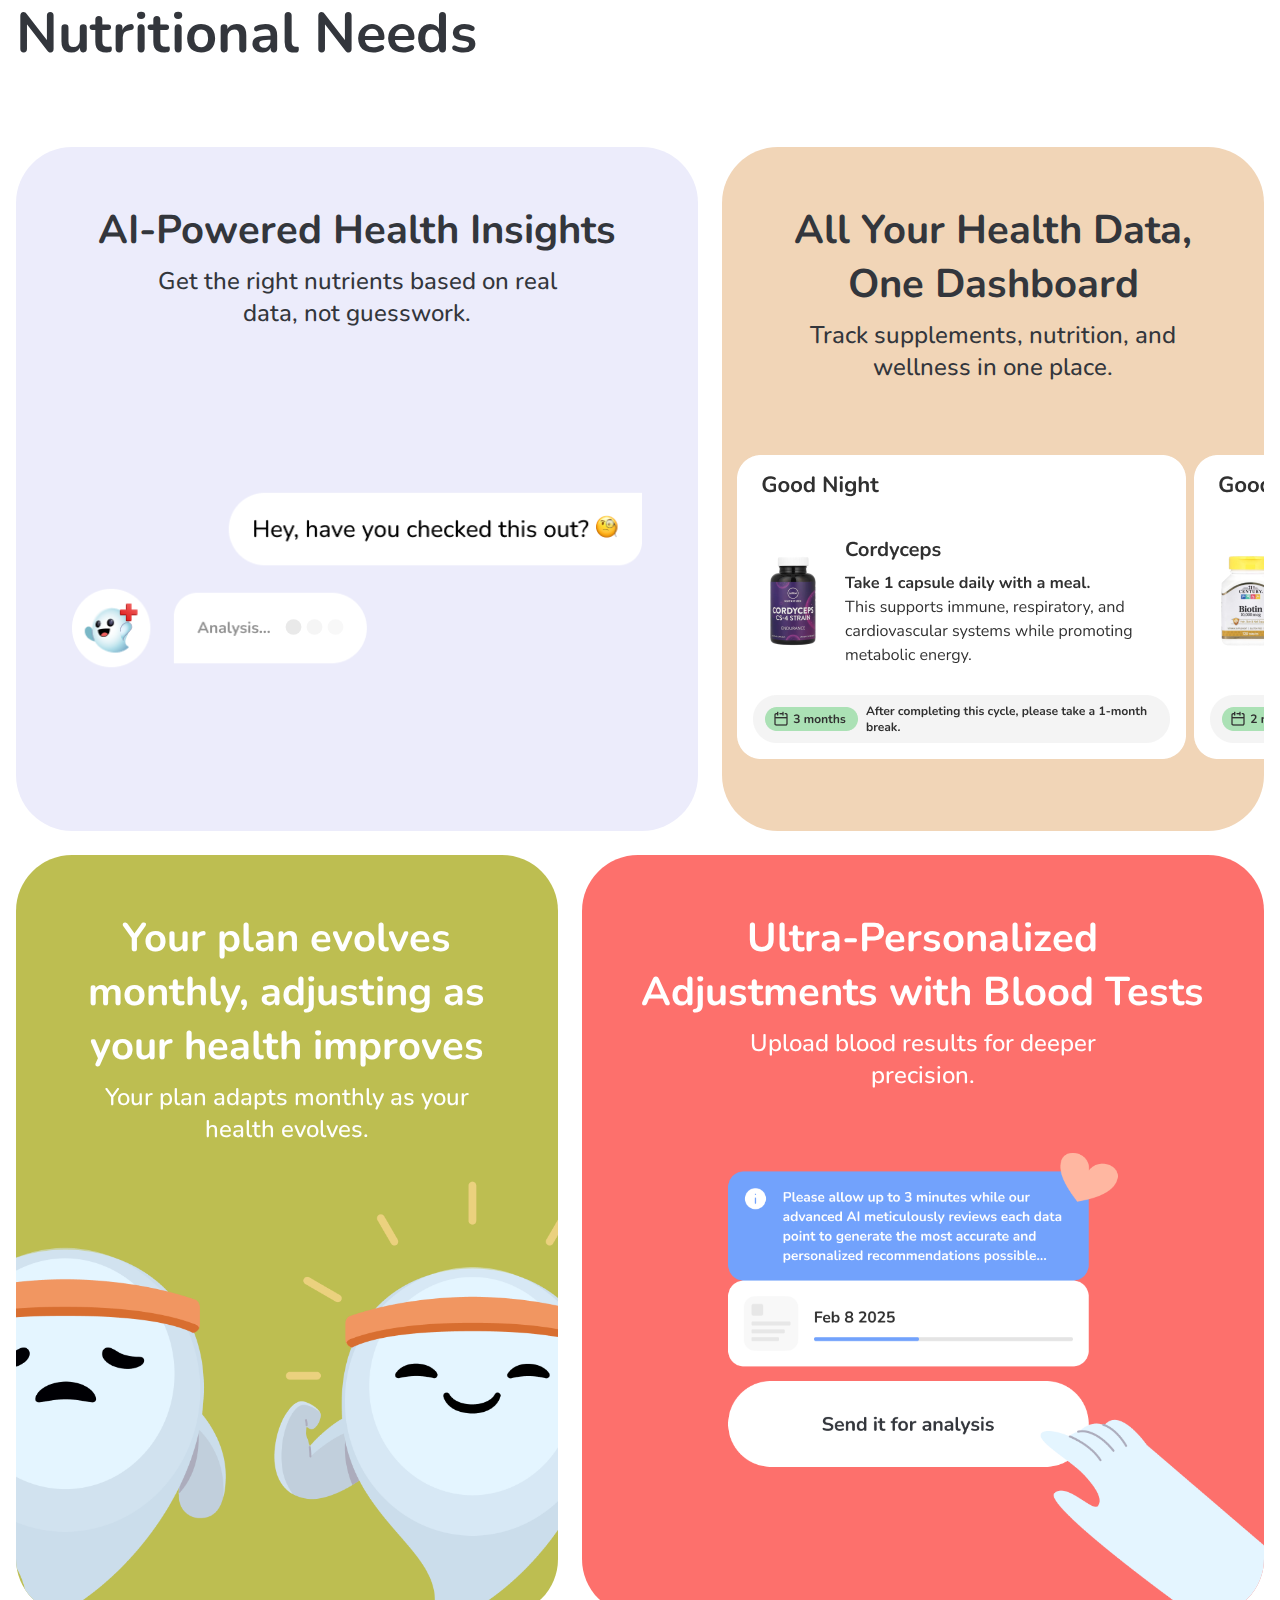
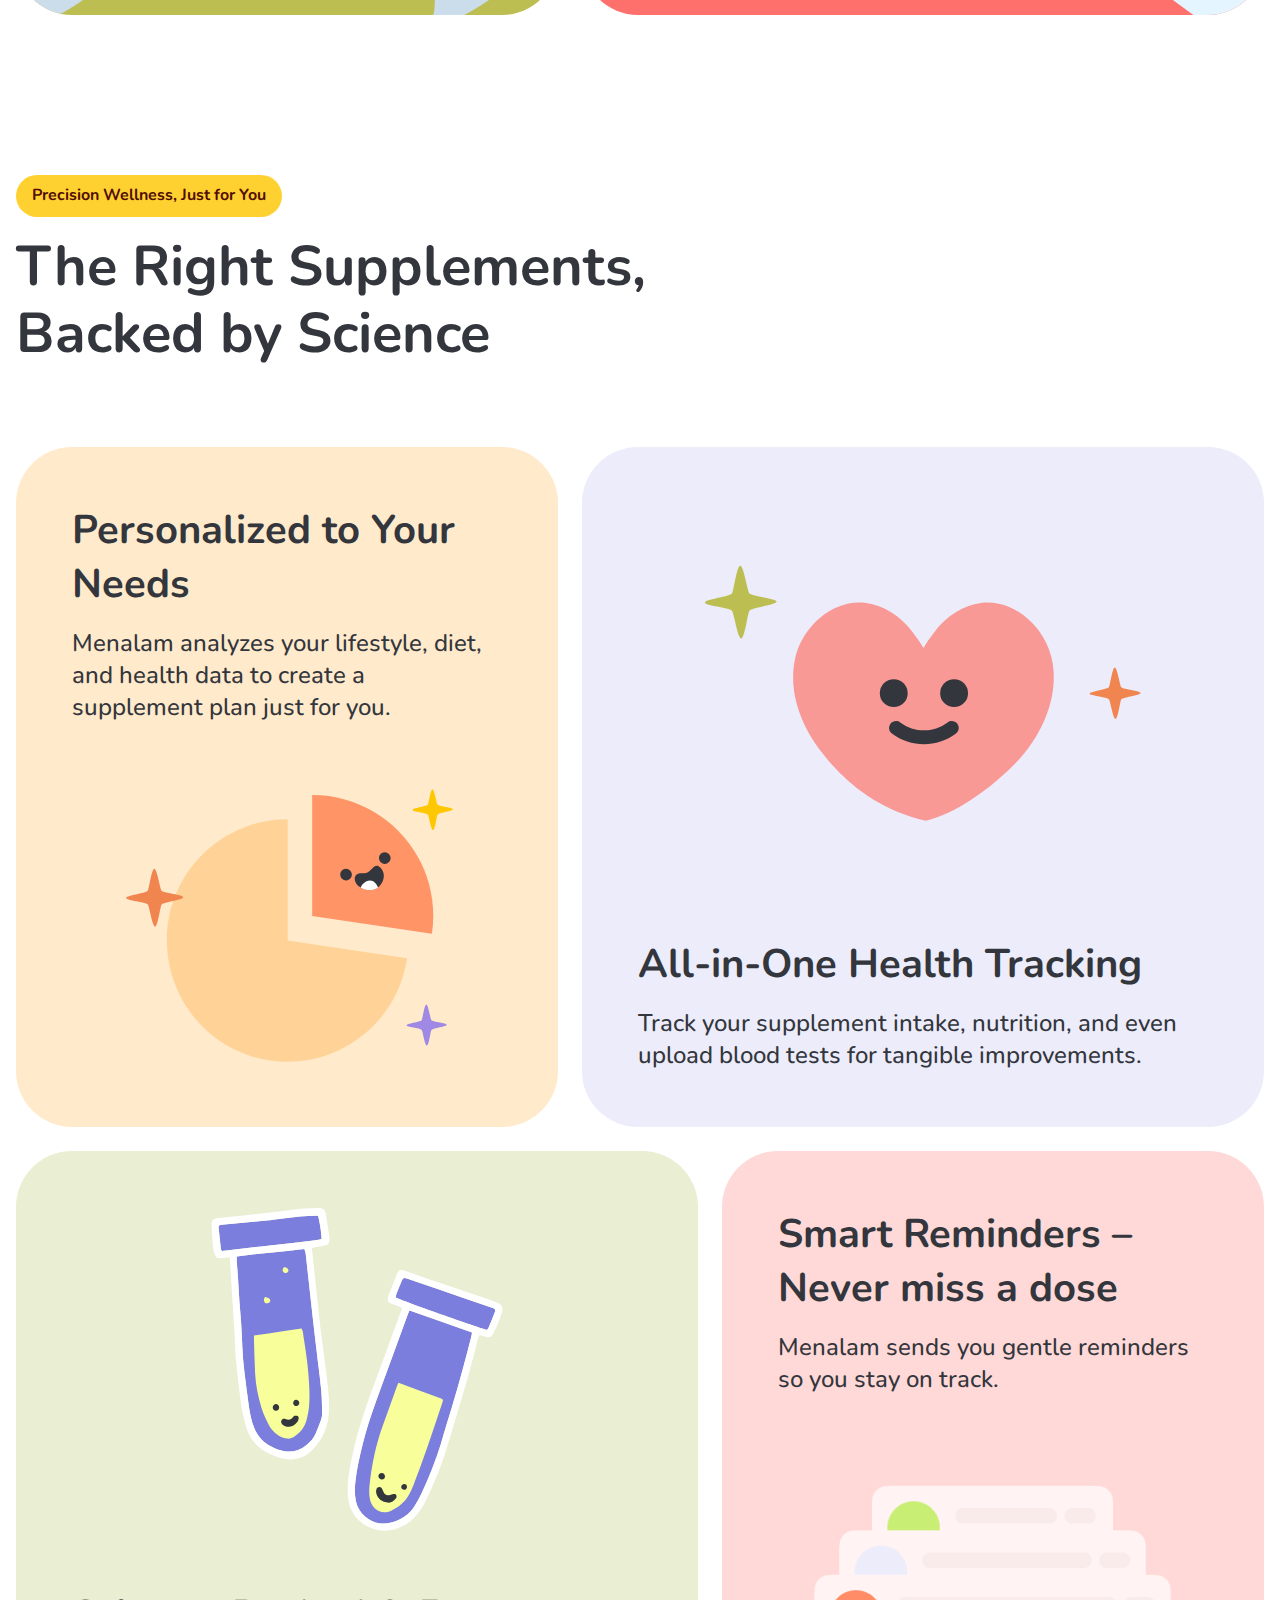
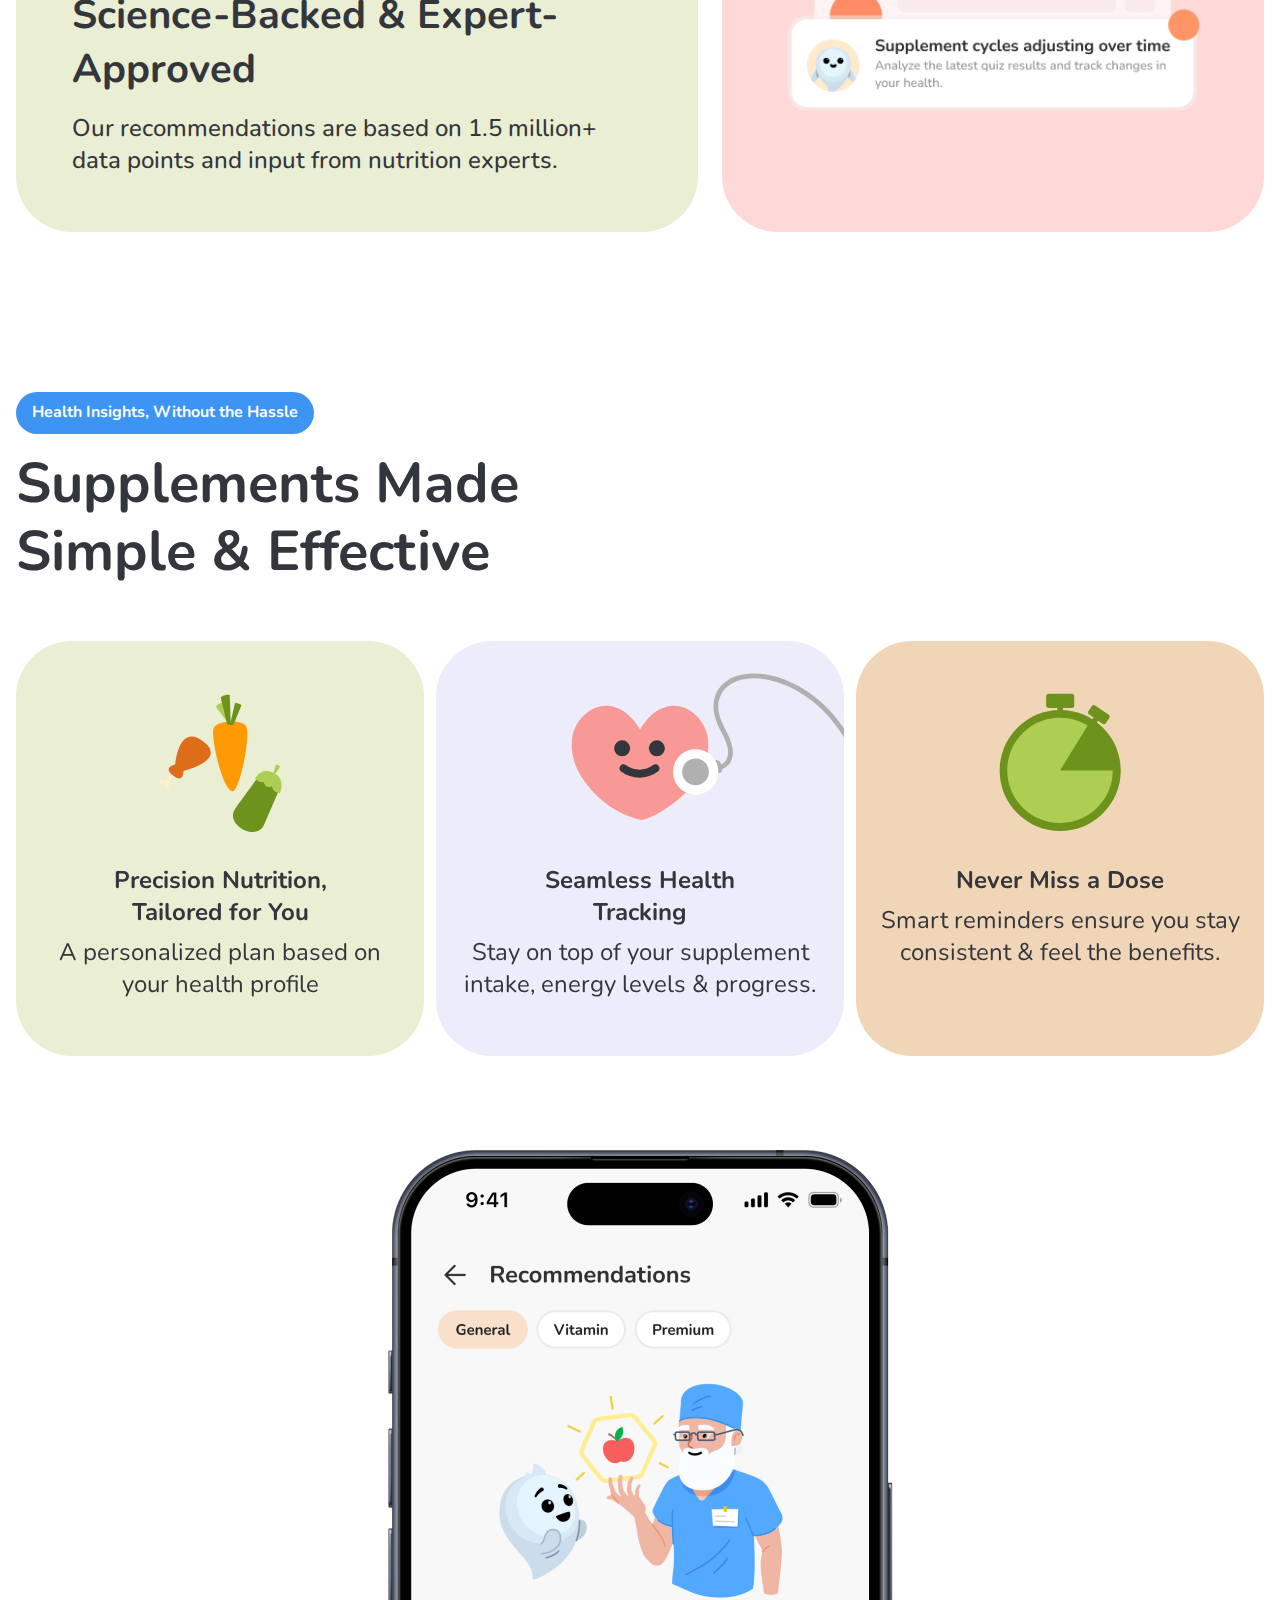
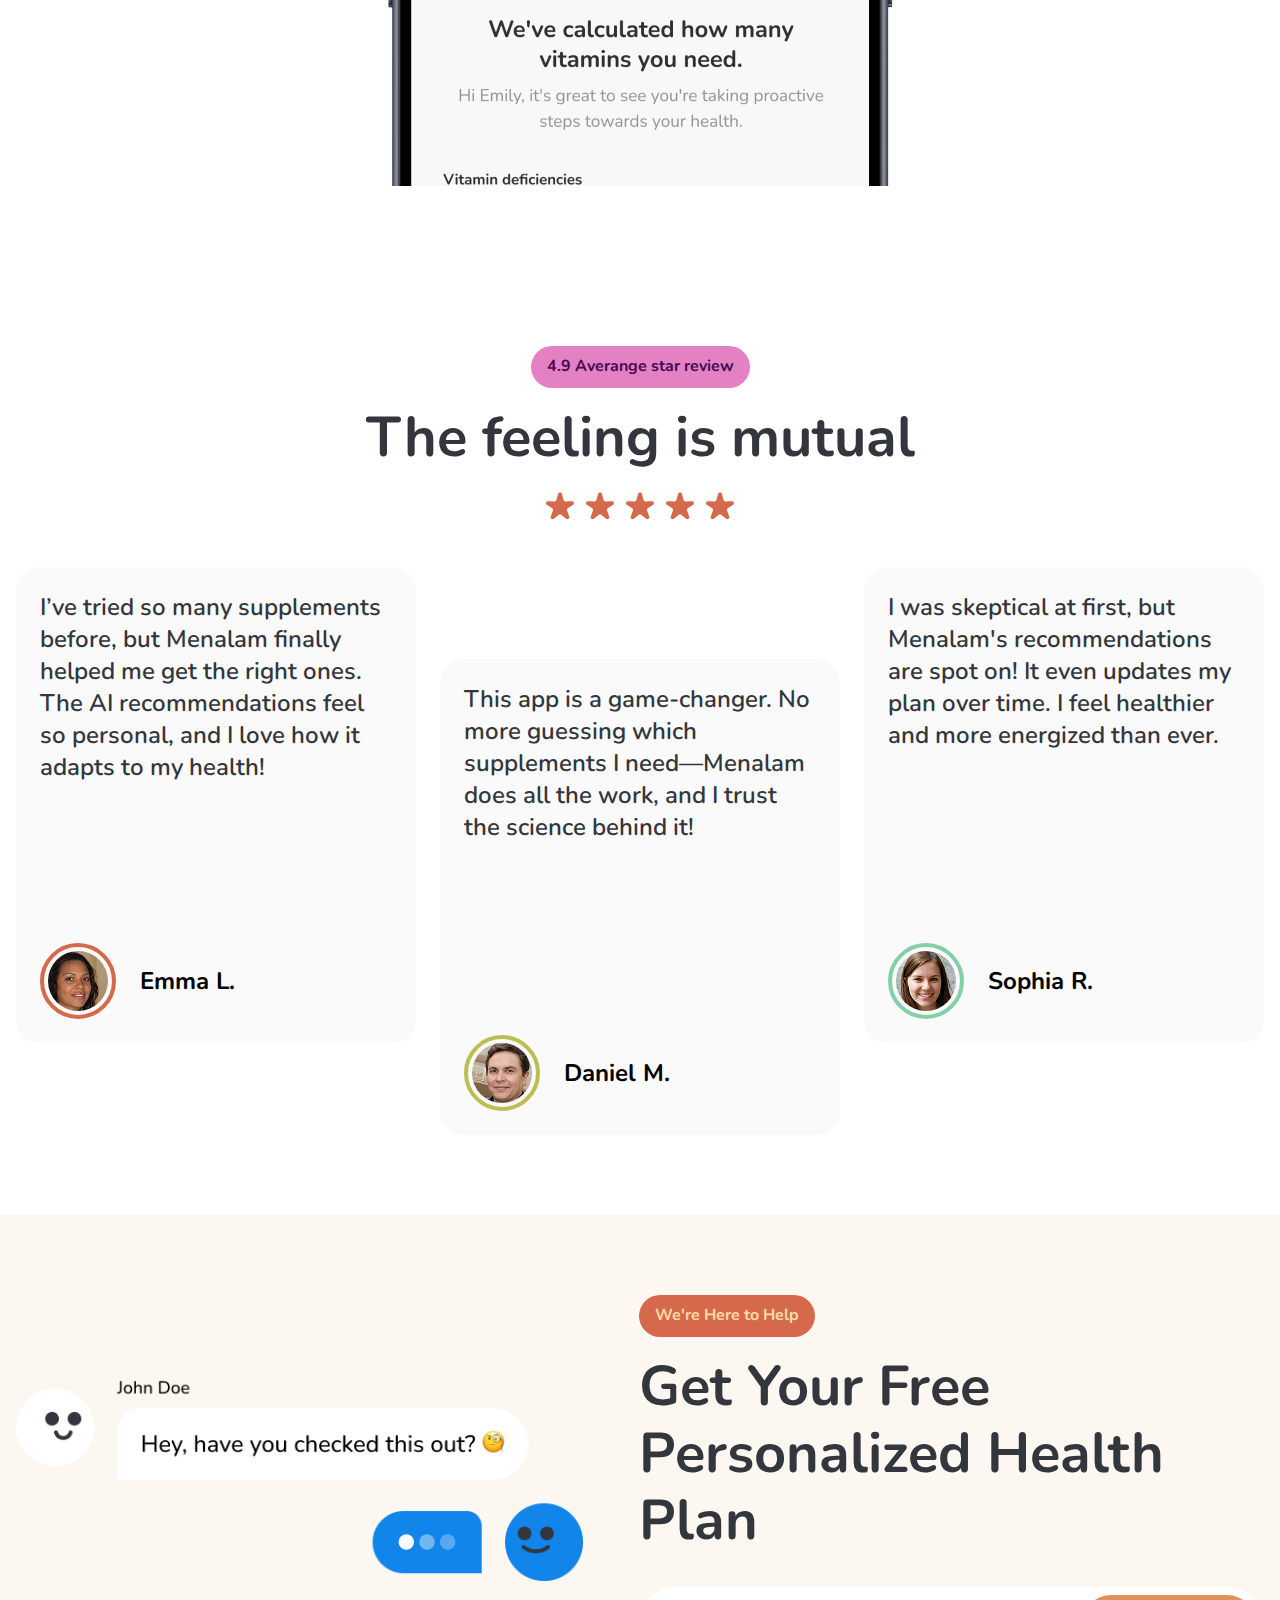
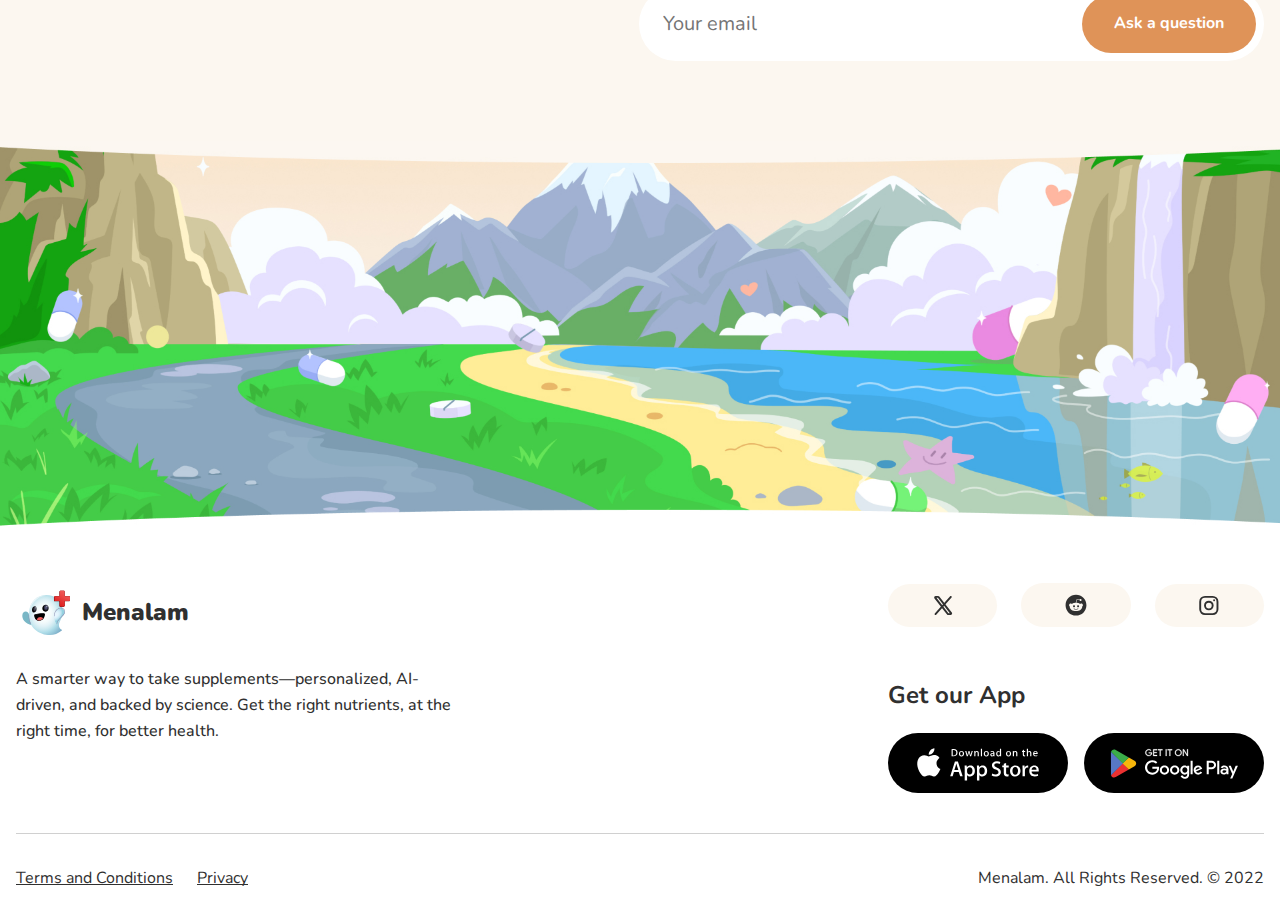
==== commit 394a2827: "fix: fixed issues" ====
--- a/index.html
+++ b/index.html
@@ -53,37 +53,15 @@
             </a>
           </div>
 
-          <nav class="header__nav">
-            <ul class="header__nav-menu">
-              <!-- <li class="header__nav-menu-item">
-                <a class="header__nav-menu-item-link" href="#">Home</a>
-              </li>
-              <li class="header__nav-menu-item">
-                <a class="header__nav-menu-item-link" href="#">About</a>
-              </li> -->
-              <!-- <li class="header__nav-menu-item">
-                <a class="header__nav-menu-item-link" href="./privacy.html">Privacy</a>
-              </li> -->
-              <!-- <li class="header__nav-menu-item">
-                <a class="header__nav-menu-item-link" href="#">Contact</a>
-              </li> -->
-              <!-- <li class="header__nav-menu-item">
-                <a class="header__nav-menu-item-link" href="./terms.html">Terms and Conditions</a>
-              </li> -->
-              <li class="header__nav-menu-item">
-                <a
-                  class="header__nav-menu-item-button"
-                  href="https://apps.apple.com/us/app/menalam/id6741103231"
-                >
-                  Join now
-                </a>
-              </li>
-            </ul>
-          </nav>
-
-          <div class="header__burger">
-            <button class="header__burger-button"></button>
-          </div>
+          <div class="header__join">
+            <a
+              class="header__join-button"
+              href="https://apps.apple.com/us/app/menalam/id6741103231"
+            >
+              Join now
+            </a>
+          </div>
+
         </div>
       </div>
     </header>
--- a/css/index.css
+++ b/css/index.css
@@ -135,6 +135,11 @@
   font-size: 24px;
   line-height: 108%;
   color: #303030;
+}
+@media (max-width: 576px) {
+  .header__logo-link-text {
+    display: none;
+  }
 }
 .header__nav {
   position: relative;
@@ -290,58 +295,37 @@
     pointer-events: all;
   }
 }
-.header__burger {
+.header__join {
   position: relative;
   z-index: 10;
-  display: none;
   -webkit-box-flex: 0;
       -ms-flex: 0 0 auto;
           flex: 0 0 auto;
 }
-@media (max-width: 1024px) {
-  .header__burger {
-    display: block;
-  }
-}
-.header__burger-button {
-  position: relative;
+.header__join-button {
   display: inline-block;
-  width: 40px;
-  height: 40px;
-  padding: 0;
+  padding: 10px 24px;
+  font-weight: 700;
+  font-size: 16px;
+  line-height: 162%;
+  color: #fff;
   border: none;
-  background-color: #ffffff;
+  border-radius: 50px;
+  background-color: #33363c;
+  -webkit-transition: background-color ease-in-out 0.2s;
+  transition: background-color ease-in-out 0.2s;
   cursor: pointer;
 }
-.header__burger-button::before, .header__burger-button::after {
-  content: "";
-  position: absolute;
-  top: 50%;
-  left: 50%;
-  display: block;
-  width: 28px;
-  height: 2px;
-  background-color: #303030;
-  -webkit-transition: -webkit-transform ease-in-out 0.2s;
-  transition: -webkit-transform ease-in-out 0.2s;
-  transition: transform ease-in-out 0.2s;
-  transition: transform ease-in-out 0.2s, -webkit-transform ease-in-out 0.2s;
-}
-.header__burger-button::before {
-  -webkit-transform: translate3d(-50%, calc(-50% + 4px), 0);
-          transform: translate3d(-50%, calc(-50% + 4px), 0);
-}
-.header__burger-button::after {
-  -webkit-transform: translate3d(-50%, calc(-50% - 4px), 0);
-          transform: translate3d(-50%, calc(-50% - 4px), 0);
-}
-.header__burger-button.active::before {
-  -webkit-transform: translate3d(-50%, -50%, 0) rotate(-45deg);
-          transform: translate3d(-50%, -50%, 0) rotate(-45deg);
-}
-.header__burger-button.active::after {
-  -webkit-transform: translate3d(-50%, -50%, 0) rotate(45deg);
-          transform: translate3d(-50%, -50%, 0) rotate(45deg);
+@media (max-width: 1024px) {
+  .header__join-button {
+    margin-left: 16px;
+  }
+}
+.header__join-button:hover {
+  background-color: #fd706c;
+}
+.header__join-button:active {
+  background-color: #dd423d;
 }
 
 .main {
@@ -541,6 +525,7 @@
   right: 4%;
   bottom: 0;
   aspect-ratio: 440/910;
+  overflow: hidden;
 }
 .first-screen__phone-content-screen-image {
   display: block;
@@ -1693,8 +1678,9 @@
   display: -ms-flexbox;
   display: flex;
   min-width: 2742px;
-  -webkit-animation: scroll linear 10s infinite;
-          animation: scroll linear 10s infinite;
+  -webkit-animation: scroll linear 22s infinite;
+          animation: scroll linear 22s infinite;
+  will-change: transform;
 }
 @media (max-width: 576px) {
   .needs__slide_second .needs__slide-figure-images {
@@ -1835,6 +1821,11 @@
     margin-bottom: 40px;
     font-size: 32px;
     text-align: center;
+  }
+}
+@media (max-width: 768px) {
+  .wellness__slider {
+    margin: 0 -16px;
   }
 }
 .wellness__slider .swiper {
